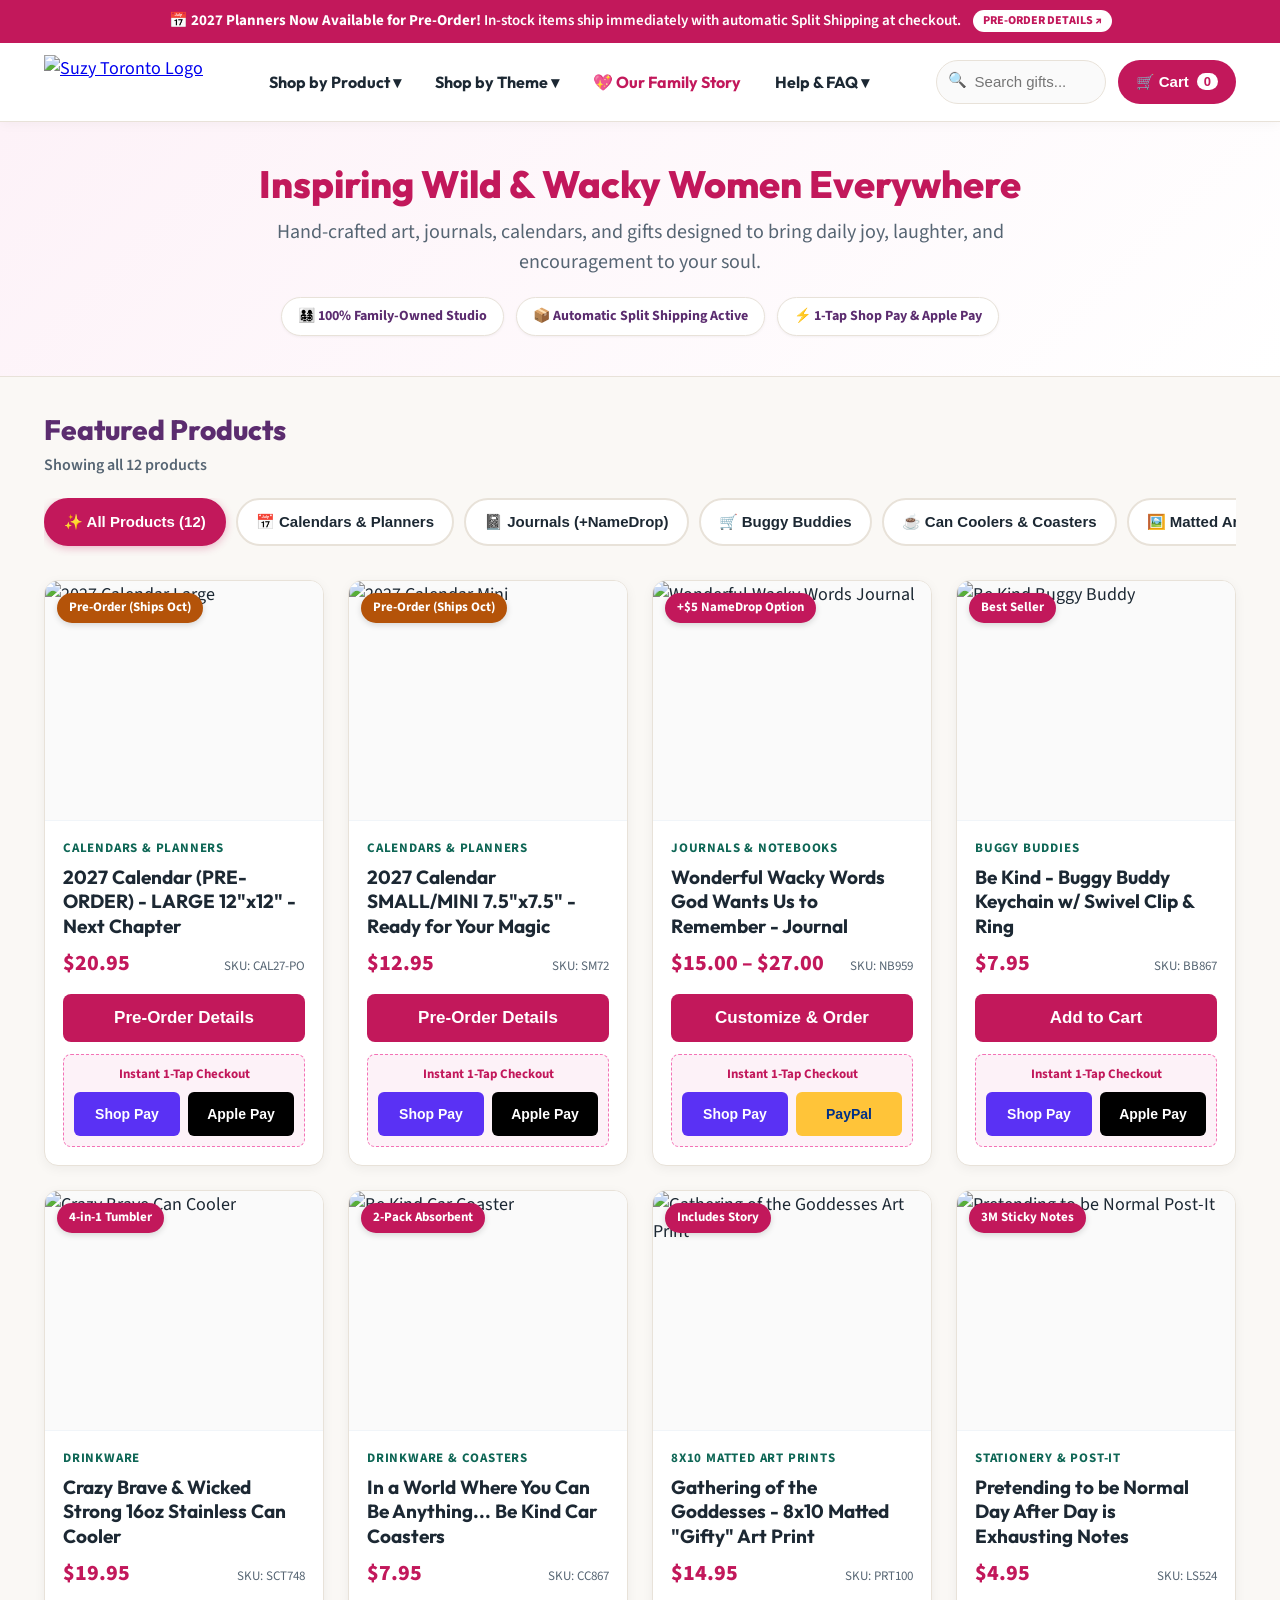
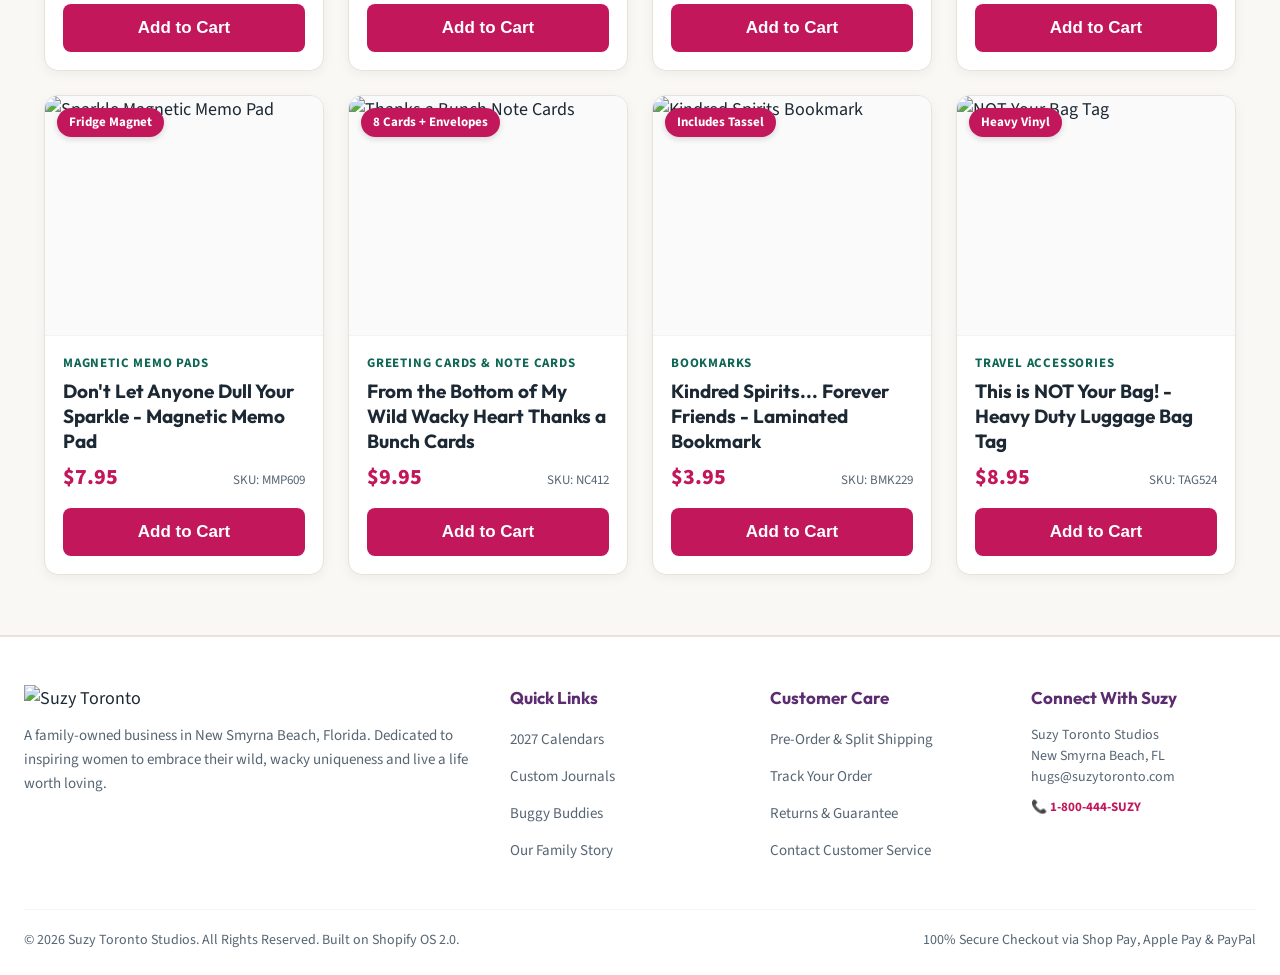
==== deploy/public/index.html @ 6e65f959 "Initial commit: Suzy Toronto Modernization preview & architecture" ====
<!DOCTYPE html>
<html lang="en">
<head>
  <meta charset="UTF-8">
  <meta name="viewport" content="width=device-width, initial-scale=1.0">
  <title>Suzy Toronto — Hand-Crafted Gifts, Calendars & Inspiration</title>
  <link rel="preconnect" href="https://fonts.googleapis.com">
  <link rel="preconnect" href="https://fonts.gstatic.com" crossorigin>
  <link href="https://fonts.googleapis.com/css2?family=Outfit:wght@500;600;700;800&family=Source+Sans+3:ital,wght@0,400;0,600;0,700;1,400&display=swap" rel="stylesheet">
  <style>
    :root {
      /* Authentic Suzy Toronto Brand Palette (WCAG AA/AAA Compliant) */
      --suzy-magenta: #C2185B;      /* Signature Brand Fuchsia / Magenta (5.4:1 contrast) */
      --suzy-magenta-dark: #8E0E40; /* Darker Magenta for hover/active */
      --suzy-purple: #5B2C6F;       /* Deep Royal Purple (9.4:1 contrast) */
      --suzy-purple-dark: #3E1B4D;
      --suzy-teal: #0E6655;         /* Warm Evergreen / Teal (7.1:1 contrast) */
      --suzy-amber: #B45309;        /* Warm Pre-Order Amber (5.2:1 contrast) */
      --suzy-text: #1C2833;         /* Deep Charcoal Text (14.8:1 contrast) */
      --suzy-text-muted: #566573;
      --suzy-cream: #FAF8F5;        /* Warm Ivory Card Background */
      --suzy-border: #E8E2D9;       /* Subtle Warm Border */
      --bg-white: #FFFFFF;
      --font-heading: 'Outfit', sans-serif;
      --font-body: 'Source Sans 3', sans-serif;
    }

    * {
      box-sizing: border-box;
      margin: 0;
      padding: 0;
    }

    body {
      font-family: var(--font-body);
      font-size: 18px;
      line-height: 1.5;
      color: var(--suzy-text);
      background-color: var(--suzy-cream);
      min-height: 100vh;
      overflow-x: hidden;
    }

    /* Top Announcement Bar in Authentic Suzy Magenta */
    .announcement-bar {
      background: var(--suzy-magenta);
      color: #ffffff;
      text-align: center;
      padding: 10px 16px;
      font-size: 15px;
      font-weight: 600;
      display: flex;
      align-items: center;
      justify-content: center;
      gap: 12px;
      position: sticky;
      top: 0;
      z-index: 1000;
    }

    .announcement-bar .badge {
      background: #ffffff;
      color: var(--suzy-magenta);
      padding: 2px 10px;
      border-radius: 12px;
      font-size: 12px;
      font-weight: 800;
      text-transform: uppercase;
      cursor: pointer;
      transition: transform 0.15s ease;
    }

    .announcement-bar .badge:hover {
      transform: scale(1.05);
    }

    /* Header Navigation with Authentic Hand-Scripted Logo */
    .site-header {
      background: #ffffff;
      border-bottom: 1px solid var(--suzy-border);
      position: sticky;
      top: 41px;
      z-index: 900;
      box-shadow: 0 2px 12px rgba(0,0,0,0.04);
    }

    .nav-container {
      max-width: 1240px;
      margin: 0 auto;
      padding: 12px 24px;
      display: flex;
      justify-content: space-between;
      align-items: center;
      gap: 20px;
    }

    .brand-logo-img {
      height: 54px;
      width: auto;
      display: block;
      cursor: pointer;
    }

    .nav-menu {
      display: flex;
      gap: 6px;
      list-style: none;
      align-items: center;
    }

    .nav-item {
      position: relative;
    }

    .nav-link {
      font-family: var(--font-heading);
      font-weight: 700;
      font-size: 16px;
      color: var(--suzy-text);
      text-decoration: none;
      padding: 10px 14px;
      min-height: 48px;
      display: inline-flex;
      align-items: center;
      gap: 4px;
      border-radius: 8px;
      transition: all 0.2s ease;
      cursor: pointer;
      user-select: none;
    }

    .nav-link:hover, .nav-link:focus, .nav-item.open .nav-link, .nav-link.active {
      background: #fdf2f8;
      color: var(--suzy-magenta);
    }

    .nav-link.highlight {
      color: var(--suzy-magenta);
    }

    /* Submenu Dropdown */
    .nav-dropdown {
      display: none;
      position: absolute;
      top: 100%;
      left: 0;
      background: #ffffff;
      min-width: 290px;
      box-shadow: 0 12px 30px rgba(0,0,0,0.12);
      border-radius: 12px;
      padding: 8px;
      list-style: none;
      border: 1px solid var(--suzy-border);
      z-index: 950;
      animation: fadeInMenu 0.15s ease-out;
    }

    @keyframes fadeInMenu {
      from { opacity: 0; transform: translateY(-6px); }
      to { opacity: 1; transform: translateY(0); }
    }

    .nav-item:hover .nav-dropdown,
    .nav-item.open .nav-dropdown {
      display: block;
    }

    .dropdown-link {
      display: flex;
      align-items: center;
      gap: 10px;
      padding: 10px 14px;
      font-size: 15px;
      font-weight: 600;
      color: var(--suzy-text);
      text-decoration: none;
      border-radius: 6px;
      min-height: 44px;
      transition: all 0.15s ease;
      cursor: pointer;
    }

    .dropdown-link:hover {
      background: #fdf2f8;
      color: var(--suzy-magenta);
      font-weight: 700;
      padding-left: 18px;
    }

    /* Search & Cart Actions */
    .nav-actions {
      display: flex;
      align-items: center;
      gap: 12px;
    }

    .nav-search-box {
      position: relative;
      display: flex;
      align-items: center;
    }

    .nav-search-input {
      height: 44px;
      padding: 0 14px 0 38px;
      border-radius: 22px;
      border: 1px solid var(--suzy-border);
      font-size: 15px;
      width: 170px;
      transition: width 0.25s ease, border-color 0.2s ease;
      background: #fafafa;
    }

    .nav-search-input:focus {
      width: 230px;
      border-color: var(--suzy-magenta);
      outline: none;
      background: #ffffff;
      box-shadow: 0 0 0 3px rgba(194, 24, 91, 0.15);
    }

    .nav-search-icon {
      position: absolute;
      left: 12px;
      color: var(--suzy-text-muted);
      font-size: 15px;
      pointer-events: none;
    }

    .nav-cart-btn {
      background: var(--suzy-magenta);
      color: #ffffff;
      border: none;
      height: 44px;
      padding: 0 18px;
      border-radius: 22px;
      font-size: 15px;
      font-weight: 700;
      cursor: pointer;
      display: flex;
      align-items: center;
      gap: 8px;
      transition: all 0.2s ease;
    }

    .nav-cart-btn:hover {
      background: var(--suzy-magenta-dark);
      transform: scale(1.03);
    }

    .cart-count-badge {
      background: #ffffff;
      color: var(--suzy-magenta);
      border-radius: 12px;
      padding: 1px 7px;
      font-size: 13px;
      font-weight: 800;
    }

    /* Page View Containers (Single Page Application Switcher) */
    .page-view {
      display: none;
      animation: fadeInPage 0.25s ease-out;
    }

    .page-view.active {
      display: block;
    }

    @keyframes fadeInPage {
      from { opacity: 0; transform: translateY(8px); }
      to { opacity: 1; transform: translateY(0); }
    }

    /* ===================================================
       PAGE 1: STORE / SHOP CATALOG VIEW
       =================================================== */
    .shop-hero {
      background: linear-gradient(135deg, #fdf2f8 0%, #fff 100%);
      border-bottom: 1px solid var(--suzy-border);
      padding: 40px 24px;
      text-align: center;
    }

    .shop-hero h1 {
      font-family: var(--font-heading);
      font-size: 38px;
      font-weight: 800;
      color: var(--suzy-magenta);
      margin-bottom: 10px;
      line-height: 1.2;
    }

    .shop-hero p {
      font-size: 20px;
      max-width: 760px;
      margin: 0 auto 20px auto;
      color: var(--suzy-text-muted);
    }

    .hero-badges {
      display: flex;
      justify-content: center;
      gap: 12px;
      flex-wrap: wrap;
    }

    .hero-badge {
      background: #ffffff;
      color: var(--suzy-purple);
      padding: 8px 16px;
      border-radius: 30px;
      font-size: 14px;
      font-weight: 700;
      border: 1px solid var(--suzy-border);
      box-shadow: 0 1px 3px rgba(0,0,0,0.05);
      cursor: pointer;
      transition: all 0.15s ease;
    }

    .hero-badge:hover {
      border-color: var(--suzy-magenta);
      color: var(--suzy-magenta);
      transform: translateY(-2px);
    }

    .content-container {
      max-width: 1240px;
      margin: 32px auto;
      padding: 0 24px;
    }

    .section-header {
      display: flex;
      justify-content: space-between;
      align-items: baseline;
      margin-bottom: 20px;
      flex-wrap: wrap;
      gap: 10px;
    }

    .section-title {
      font-family: var(--font-heading);
      font-size: 28px;
      font-weight: 800;
      color: var(--suzy-purple);
    }

    .results-counter {
      font-size: 16px;
      font-weight: 600;
      color: var(--suzy-text-muted);
    }

    /* Category Filter Chips */
    .category-filter {
      display: flex;
      gap: 10px;
      overflow-x: auto;
      padding-bottom: 10px;
      margin-bottom: 24px;
      scrollbar-width: thin;
    }

    .filter-chip {
      background: #ffffff;
      border: 2px solid var(--suzy-border);
      color: var(--suzy-text);
      padding: 8px 18px;
      border-radius: 30px;
      font-size: 15px;
      font-weight: 700;
      cursor: pointer;
      min-height: 48px;
      white-space: nowrap;
      transition: all 0.2s ease;
      display: inline-flex;
      align-items: center;
      gap: 6px;
    }

    .filter-chip:hover {
      border-color: var(--suzy-magenta);
      color: var(--suzy-magenta);
    }

    .filter-chip.active {
      background: var(--suzy-magenta);
      border-color: var(--suzy-magenta);
      color: #ffffff;
      box-shadow: 0 2px 8px rgba(194, 24, 91, 0.3);
    }

    /* Product Grid */
    .product-grid {
      display: grid;
      grid-template-columns: repeat(auto-fill, minmax(280px, 1fr));
      gap: 24px;
    }

    /* Product Card */
    .product-card {
      background: #ffffff;
      border-radius: 14px;
      overflow: hidden;
      box-shadow: 0 3px 12px rgba(0,0,0,0.05);
      border: 1px solid var(--suzy-border);
      transition: transform 0.2s ease, box-shadow 0.2s ease;
      display: flex;
      flex-direction: column;
      position: relative;
    }

    .product-card:hover {
      transform: translateY(-4px);
      box-shadow: 0 10px 24px rgba(194, 24, 91, 0.12);
      border-color: #f472b6;
    }

    .card-badge {
      position: absolute;
      top: 12px;
      left: 12px;
      background: var(--suzy-magenta);
      color: #fff;
      font-weight: 700;
      font-size: 13px;
      padding: 5px 12px;
      border-radius: 20px;
      z-index: 10;
      box-shadow: 0 2px 6px rgba(0,0,0,0.15);
    }

    .card-badge.preorder {
      background: var(--suzy-amber);
    }

    .card-img-wrapper {
      width: 100%;
      height: 240px;
      background: #fafafa;
      overflow: hidden;
      position: relative;
      border-bottom: 1px solid #f1f5f9;
      cursor: pointer;
    }

    .card-img-wrapper img {
      width: 100%;
      height: 100%;
      object-fit: cover;
      transition: transform 0.3s ease;
    }

    .product-card:hover .card-img-wrapper img {
      transform: scale(1.04);
    }

    .card-body {
      padding: 18px;
      display: flex;
      flex-direction: column;
      flex-grow: 1;
    }

    .card-category {
      font-size: 13px;
      text-transform: uppercase;
      letter-spacing: 0.8px;
      color: var(--suzy-teal);
      font-weight: 700;
      margin-bottom: 6px;
    }

    .card-title {
      font-family: var(--font-heading);
      font-size: 19px;
      font-weight: 700;
      color: var(--suzy-text);
      margin-bottom: 8px;
      line-height: 1.3;
      cursor: pointer;
    }

    .card-title:hover {
      color: var(--suzy-magenta);
    }

    .card-price-row {
      display: flex;
      align-items: baseline;
      gap: 8px;
      margin-bottom: 14px;
    }

    .card-price {
      font-size: 22px;
      font-weight: 800;
      color: var(--suzy-magenta);
    }

    .card-sku {
      font-size: 13px;
      color: var(--suzy-text-muted);
      margin-left: auto;
    }

    /* 48px Minimum Touch Target Button */
    .btn-primary {
      background: var(--suzy-magenta);
      color: #ffffff;
      border: none;
      padding: 14px 20px;
      min-height: 48px;
      border-radius: 8px;
      font-size: 17px;
      font-weight: 700;
      cursor: pointer;
      width: 100%;
      display: flex;
      align-items: center;
      justify-content: center;
      gap: 8px;
      margin-top: auto;
      transition: background 0.2s ease, transform 0.1s ease;
    }

    .btn-primary:hover, .btn-primary:focus {
      background: var(--suzy-magenta-dark);
      transform: scale(1.01);
    }

    /* Express Checkout Container */
    .express-checkout-box {
      margin-top: 12px;
      padding: 10px;
      background: #fdf2f8;
      border-radius: 8px;
      border: 1px dashed #f472b6;
      text-align: center;
    }

    .express-label {
      font-size: 13px;
      font-weight: 700;
      color: var(--suzy-magenta);
      margin-bottom: 8px;
      display: block;
    }

    .express-buttons {
      display: flex;
      gap: 8px;
    }

    .express-btn {
      flex: 1;
      min-height: 44px;
      border-radius: 6px;
      border: none;
      font-weight: 700;
      font-size: 14px;
      cursor: pointer;
      display: flex;
      align-items: center;
      justify-content: center;
      transition: opacity 0.15s ease;
    }

    .express-btn:hover {
      opacity: 0.9;
    }

    .btn-shoppay {
      background: #5A31F4;
      color: white;
    }

    .btn-applepay {
      background: #000000;
      color: white;
    }

    .btn-paypal {
      background: #FFC439;
      color: #003087;
    }

    /* ===================================================
       PAGE 2: FULL-PAGE FAMILY BUSINESS DEEP-DIVE
       =================================================== */
    .about-hero {
      background: linear-gradient(135deg, #fdf2f8 0%, #fff 100%);
      border-bottom: 1px solid var(--suzy-border);
      padding: 60px 24px 40px 24px;
      text-align: center;
    }

    .about-hero-tag {
      font-family: var(--font-heading);
      color: var(--suzy-magenta);
      font-weight: 800;
      font-size: 16px;
      text-transform: uppercase;
      letter-spacing: 1px;
      margin-bottom: 12px;
    }

    .about-hero h1 {
      font-family: var(--font-heading);
      font-size: 44px;
      font-weight: 800;
      color: var(--suzy-purple);
      margin-bottom: 16px;
      line-height: 1.2;
    }

    .about-hero p {
      font-size: 21px;
      max-width: 820px;
      margin: 0 auto;
      color: var(--suzy-text-muted);
      line-height: 1.6;
    }

    .about-content-wrap {
      max-width: 1100px;
      margin: 40px auto 60px auto;
      padding: 0 24px;
    }

    /* Philosophy Banner Box */
    .philosophy-card {
      background: #ffffff;
      border-radius: 16px;
      border: 2px solid #f472b6;
      padding: 36px;
      box-shadow: 0 8px 30px rgba(194, 24, 91, 0.08);
      margin-bottom: 48px;
      display: flex;
      gap: 32px;
      align-items: center;
    }

    @media (max-width: 768px) {
      .philosophy-card { flex-direction: column; text-align: center; }
    }

    .philosophy-img {
      width: 220px;
      height: 220px;
      border-radius: 50%;
      object-fit: cover;
      border: 4px solid var(--suzy-magenta);
      box-shadow: 0 4px 16px rgba(0,0,0,0.1);
      flex-shrink: 0;
    }

    .philosophy-text h2 {
      font-family: var(--font-heading);
      font-size: 28px;
      color: var(--suzy-magenta);
      margin-bottom: 12px;
    }

    .philosophy-text p {
      font-size: 18px;
      line-height: 1.6;
      margin-bottom: 14px;
    }

    .philosophy-quote {
      font-style: italic;
      font-weight: 600;
      color: var(--suzy-purple);
      background: #fdf2f8;
      padding: 12px 18px;
      border-radius: 8px;
      border-left: 4px solid var(--suzy-magenta);
      font-size: 17px;
    }

    /* Section Subheadings */
    .team-section-title {
      font-family: var(--font-heading);
      font-size: 32px;
      font-weight: 800;
      color: var(--suzy-purple);
      text-align: center;
      margin-bottom: 12px;
    }

    .team-section-subtitle {
      text-align: center;
      font-size: 19px;
      color: var(--suzy-text-muted);
      max-width: 700px;
      margin: 0 auto 36px auto;
    }

    /* Family Team Grid */
    .team-grid {
      display: grid;
      grid-template-columns: repeat(auto-fit, minmax(320px, 1fr));
      gap: 28px;
      margin-bottom: 50px;
    }

    .team-card {
      background: #ffffff;
      border-radius: 14px;
      border: 1px solid var(--suzy-border);
      padding: 26px;
      box-shadow: 0 4px 14px rgba(0,0,0,0.04);
      display: flex;
      flex-direction: column;
      transition: transform 0.2s ease, box-shadow 0.2s ease;
    }

    .team-card:hover {
      transform: translateY(-4px);
      box-shadow: 0 12px 28px rgba(91, 44, 111, 0.1);
      border-color: #f472b6;
    }

    .team-header {
      display: flex;
      gap: 16px;
      align-items: center;
      margin-bottom: 16px;
    }

    .team-avatar {
      width: 80px;
      height: 80px;
      border-radius: 50%;
      object-fit: cover;
      border: 3px solid var(--suzy-magenta);
      flex-shrink: 0;
    }

    .team-name {
      font-family: var(--font-heading);
      font-size: 21px;
      font-weight: 800;
      color: var(--suzy-purple);
      line-height: 1.2;
    }

    .team-role {
      font-size: 14px;
      font-weight: 700;
      color: var(--suzy-teal);
      text-transform: uppercase;
      letter-spacing: 0.5px;
      margin-top: 3px;
    }

    .team-bio {
      font-size: 16px;
      line-height: 1.6;
      color: var(--suzy-text);
      flex-grow: 1;
    }

    .team-tagline {
      margin-top: 14px;
      padding-top: 12px;
      border-top: 1px dashed var(--suzy-border);
      font-size: 14px;
      font-weight: 600;
      color: var(--suzy-magenta);
      display: flex;
      align-items: center;
      gap: 6px;
    }

    /* Studio & Filmstrip Banner */
    .studio-strip-section {
      background: #ffffff;
      border-radius: 16px;
      border: 1px solid var(--suzy-border);
      overflow: hidden;
      margin-bottom: 48px;
      box-shadow: 0 4px 16px rgba(0,0,0,0.04);
    }

    .studio-strip-img {
      width: 100%;
      height: 180px;
      object-fit: cover;
      display: block;
    }

    .studio-strip-body {
      padding: 30px;
    }

    .studio-strip-body h3 {
      font-family: var(--font-heading);
      font-size: 24px;
      color: var(--suzy-purple);
      margin-bottom: 12px;
    }

    .studio-strip-body p {
      font-size: 17px;
      line-height: 1.6;
      color: var(--suzy-text);
      margin-bottom: 14px;
    }

    /* CTA Return to Shop */
    .about-shop-cta {
      background: linear-gradient(135deg, var(--suzy-purple) 0%, var(--suzy-purple-dark) 100%);
      color: #ffffff;
      border-radius: 16px;
      padding: 40px;
      text-align: center;
      box-shadow: 0 12px 30px rgba(91, 44, 111, 0.25);
    }

    .about-shop-cta h2 {
      font-family: var(--font-heading);
      font-size: 32px;
      margin-bottom: 12px;
    }

    .about-shop-cta p {
      font-size: 19px;
      opacity: 0.95;
      max-width: 650px;
      margin: 0 auto 24px auto;
    }

    .btn-cta-gold {
      background: #ffffff;
      color: var(--suzy-magenta);
      font-weight: 800;
      font-size: 18px;
      padding: 16px 36px;
      border-radius: 30px;
      border: none;
      cursor: pointer;
      display: inline-flex;
      align-items: center;
      gap: 10px;
      box-shadow: 0 4px 12px rgba(0,0,0,0.15);
      transition: all 0.2s ease;
    }

    .btn-cta-gold:hover {
      background: #fdf2f8;
      transform: scale(1.04);
    }

    /* ===================================================
       FOOTER
       =================================================== */
    .site-footer {
      background: #ffffff;
      border-top: 2px solid var(--suzy-border);
      padding: 48px 24px 24px 24px;
      margin-top: 60px;
    }

    .footer-container {
      max-width: 1240px;
      margin: 0 auto;
      display: grid;
      grid-template-columns: 2fr 1fr 1fr 1fr;
      gap: 36px;
      padding-bottom: 36px;
      border-bottom: 1px solid #f1f5f9;
    }

    @media (max-width: 850px) {
      .footer-container { grid-template-columns: 1fr 1fr; }
    }

    @media (max-width: 550px) {
      .footer-container { grid-template-columns: 1fr; }
    }

    .footer-brand h4 {
      font-family: var(--font-heading);
      font-size: 22px;
      color: var(--suzy-magenta);
      margin-bottom: 12px;
    }

    .footer-col h5 {
      font-family: var(--font-heading);
      font-size: 17px;
      color: var(--suzy-purple);
      margin-bottom: 14px;
    }

    .footer-col ul {
      list-style: none;
    }

    .footer-col li {
      margin-bottom: 10px;
    }

    .footer-col a {
      color: var(--suzy-text-muted);
      text-decoration: none;
      font-size: 15px;
      transition: color 0.15s ease;
      cursor: pointer;
    }

    .footer-col a:hover {
      color: var(--suzy-magenta);
    }

    .footer-bottom {
      max-width: 1240px;
      margin: 20px auto 0 auto;
      display: flex;
      justify-content: space-between;
      align-items: center;
      font-size: 14px;
      color: var(--suzy-text-muted);
      flex-wrap: wrap;
      gap: 12px;
    }

    /* Modal / Drawer for Product Detail & Help Dialogs */
    .modal-overlay {
      display: none;
      position: fixed;
      top: 0;
      left: 0;
      width: 100%;
      height: 100%;
      background: rgba(15, 23, 42, 0.65);
      backdrop-filter: blur(4px);
      z-index: 2000;
      justify-content: center;
      align-items: center;
      padding: 20px;
    }

    .modal-overlay.active {
      display: flex;
      animation: modalFadeIn 0.2s ease-out;
    }

    @keyframes modalFadeIn {
      from { opacity: 0; }
      to { opacity: 1; }
    }

    .modal-content {
      background: #ffffff;
      width: 100%;
      max-width: 820px;
      max-height: 90vh;
      border-radius: 16px;
      overflow-y: auto;
      padding: 32px;
      position: relative;
      box-shadow: 0 25px 50px -12px rgba(0, 0, 0, 0.25);
      border: 1px solid var(--suzy-border);
    }

    .modal-close {
      position: absolute;
      top: 16px;
      right: 16px;
      background: #f1f5f9;
      border: none;
      width: 44px;
      height: 44px;
      border-radius: 50%;
      font-size: 24px;
      cursor: pointer;
      display: flex;
      align-items: center;
      justify-content: center;
      color: #475569;
      transition: background 0.15s ease;
    }

    .modal-close:hover {
      background: #e2e8f0;
      color: var(--suzy-magenta);
    }

    .modal-grid {
      display: grid;
      grid-template-columns: 1fr 1fr;
      gap: 28px;
    }

    @media (max-width: 680px) {
      .modal-grid { grid-template-columns: 1fr; }
    }

    .modal-img {
      width: 100%;
      border-radius: 12px;
      object-fit: cover;
      max-height: 400px;
      box-shadow: 0 4px 12px rgba(0,0,0,0.08);
    }

    /* Split Shipping Notice Badge */
    .split-shipping-notice {
      background: #fffbeb;
      border: 1px solid #f59e0b;
      color: #92400e;
      padding: 12px;
      border-radius: 8px;
      font-size: 14px;
      margin-top: 16px;
      display: flex;
      align-items: flex-start;
      gap: 10px;
    }

    /* Slide-Over Cart Drawer */
    .cart-drawer-overlay {
      display: none;
      position: fixed;
      top: 0;
      left: 0;
      width: 100%;
      height: 100%;
      background: rgba(15, 23, 42, 0.5);
      backdrop-filter: blur(2px);
      z-index: 3000;
    }

    .cart-drawer-overlay.active {
      display: block;
    }

    .cart-drawer {
      position: fixed;
      top: 0;
      right: -450px;
      width: 420px;
      max-width: 90vw;
      height: 100%;
      background: #ffffff;
      box-shadow: -5px 0 25px rgba(0,0,0,0.15);
      z-index: 3001;
      display: flex;
      flex-direction: column;
      transition: right 0.3s cubic-bezier(0.16, 1, 0.3, 1);
    }

    .cart-drawer.active {
      right: 0;
    }

    .cart-drawer-header {
      padding: 20px 24px;
      border-bottom: 1px solid var(--suzy-border);
      display: flex;
      justify-content: space-between;
      align-items: center;
      background: #fdf2f8;
    }

    .cart-drawer-title {
      font-family: var(--font-heading);
      font-size: 20px;
      font-weight: 700;
      color: var(--suzy-purple);
      display: flex;
      align-items: center;
      gap: 8px;
    }

    .cart-drawer-close {
      background: transparent;
      border: none;
      font-size: 24px;
      cursor: pointer;
      color: #64748b;
      padding: 6px;
    }

    .cart-drawer-body {
      flex: 1;
      overflow-y: auto;
      padding: 20px 24px;
    }

    .cart-empty-state {
      text-align: center;
      padding: 40px 10px;
      color: var(--suzy-text-muted);
    }

    .cart-item {
      display: flex;
      gap: 14px;
      padding-bottom: 16px;
      margin-bottom: 16px;
      border-bottom: 1px solid #f1f5f9;
      align-items: center;
    }

    .cart-item-img {
      width: 70px;
      height: 70px;
      border-radius: 8px;
      object-fit: cover;
      border: 1px solid var(--suzy-border);
    }

    .cart-item-details {
      flex: 1;
    }

    .cart-item-title {
      font-family: var(--font-heading);
      font-weight: 700;
      font-size: 15px;
      line-height: 1.3;
      margin-bottom: 4px;
    }

    .cart-item-price {
      font-weight: 800;
      color: var(--suzy-magenta);
      font-size: 16px;
    }

    .cart-item-qty-ctrl {
      display: flex;
      align-items: center;
      gap: 8px;
      margin-top: 6px;
    }

    .qty-btn {
      width: 28px;
      height: 28px;
      border-radius: 6px;
      border: 1px solid #cbd5e1;
      background: #fff;
      font-weight: bold;
      cursor: pointer;
      display: flex;
      align-items: center;
      justify-content: center;
    }

    .qty-btn:hover {
      background: #f1f5f9;
    }

    .cart-remove-btn {
      background: transparent;
      border: none;
      color: #ef4444;
      cursor: pointer;
      font-size: 14px;
      margin-left: auto;
      padding: 6px;
    }

    .cart-drawer-footer {
      padding: 20px 24px;
      border-top: 1px solid var(--suzy-border);
      background: #FAF8F5;
    }

    .cart-subtotal-row {
      display: flex;
      justify-content: space-between;
      font-size: 18px;
      font-weight: 700;
      margin-bottom: 12px;
    }

    .cart-split-alert {
      background: #fffbeb;
      border: 1px solid #fde68a;
      color: #92400e;
      padding: 8px 12px;
      border-radius: 6px;
      font-size: 13px;
      margin-bottom: 14px;
      display: flex;
      gap: 8px;
      align-items: center;
    }

    /* Floating Toast */
    .toast-container {
      position: fixed;
      bottom: 24px;
      right: 24px;
      z-index: 9999;
      pointer-events: none;
    }

    .toast {
      background: var(--suzy-purple);
      color: #fff;
      padding: 14px 22px;
      border-radius: 10px;
      font-family: var(--font-heading);
      font-weight: 700;
      font-size: 16px;
      box-shadow: 0 10px 25px rgba(0,0,0,0.25);
      margin-top: 10px;
      display: flex;
      align-items: center;
      gap: 10px;
      animation: slideInToast 0.3s ease-out, fadeOutToast 0.3s ease-in 2.7s forwards;
    }

    @keyframes slideInToast {
      from { transform: translateY(20px); opacity: 0; }
      to { transform: translateY(0); opacity: 1; }
    }

    @keyframes fadeOutToast {
      from { opacity: 1; }
      to { opacity: 0; }
    }
  </style>
</head>
<body>

  <!-- Top Announcement Bar in Authentic Suzy Magenta -->
  <aside class="announcement-bar">
    <span>📅 <strong>2027 Planners Now Available for Pre-Order!</strong> In-stock items ship immediately with automatic Split Shipping at checkout.</span>
    <span class="badge" onclick="openHelpModal('preorder')">Pre-Order Details ↗</span>
  </aside>

  <!-- Modern Header with Authentic Brand Logo & Navigation -->
  <header class="site-header">
    <div class="nav-container">
      <a href="javascript:void(0)" onclick="navigateTo('shop')" class="brand-logo-link" title="Suzy Toronto Home">
        <img src="https://suzytoronto.com/wp-content/uploads/2020/02/cropped-STS_LOGO-website-header2.jpg" alt="Suzy Toronto Logo" class="brand-logo-img">
      </a>
      
      <nav aria-label="Main Navigation">
        <ul class="nav-menu">
          
          <!-- 1. Shop by Product Dropdown -->
          <li class="nav-item">
            <a href="javascript:void(0)" class="nav-link">Shop by Product ▾</a>
            <ul class="nav-dropdown">
              <li><a href="javascript:void(0)" onclick="navigateTo('shop', 'calendars')" class="dropdown-link">📅 2027 Calendars & Planners</a></li>
              <li><a href="javascript:void(0)" onclick="navigateTo('shop', 'art-prints')" class="dropdown-link">🖼️ 8x10 Matted Art Prints</a></li>
              <li><a href="javascript:void(0)" onclick="navigateTo('shop', 'buggy-buddies')" class="dropdown-link">🛒 Buggy Buddies Keychains</a></li>
              <li><a href="javascript:void(0)" onclick="navigateTo('shop', 'drinkware')" class="dropdown-link">☕ Stainless Tumblers & Coasters</a></li>
              <li><a href="javascript:void(0)" onclick="navigateTo('shop', 'journals')" class="dropdown-link">📓 Notebooks & Journals (+NameDrop)</a></li>
              <li><a href="javascript:void(0)" onclick="navigateTo('shop', 'stationery')" class="dropdown-link">📝 Post-It Sticky Notes & Memo Pads</a></li>
              <li><a href="javascript:void(0)" onclick="navigateTo('shop', 'bookmarks')" class="dropdown-link">📑 Bookmarks & Bag Tags</a></li>
            </ul>
          </li>

          <!-- 2. Shop by Theme Dropdown -->
          <li class="nav-item">
            <a href="javascript:void(0)" class="nav-link">Shop by Theme ▾</a>
            <ul class="nav-dropdown">
              <li><a href="javascript:void(0)" onclick="navigateToTheme('wild-women')" class="dropdown-link">💃 Wild Women & Goddesses</a></li>
              <li><a href="javascript:void(0)" onclick="navigateToTheme('sisterhood')" class="dropdown-link">👭 Kindred Spirits & Sisterhood</a></li>
              <li><a href="javascript:void(0)" onclick="navigateToTheme('faith')" class="dropdown-link">✝️ Faith & Inspiration</a></li>
              <li><a href="javascript:void(0)" onclick="navigateToTheme('office-humor')" class="dropdown-link">🏢 Work & Daily Humor</a></li>
              <li><a href="javascript:void(0)" onclick="navigateToTheme('gifts-under-10')" class="dropdown-link">🎁 Stocking Stuffers Under $10</a></li>
            </ul>
          </li>

          <!-- 3. FULL-PAGE ABOUT & FAMILY STORY -->
          <li class="nav-item">
            <a href="javascript:void(0)" id="nav-about-link" onclick="navigateTo('about')" class="nav-link highlight">
              <span>💖 Our Family Story</span>
            </a>
          </li>

          <!-- 4. Help & Pre-Order FAQ Dropdown -->
          <li class="nav-item">
            <a href="javascript:void(0)" class="nav-link">Help & FAQ ▾</a>
            <ul class="nav-dropdown">
              <li><a href="javascript:void(0)" onclick="openHelpModal('preorder')" class="dropdown-link">🚚 2027 Calendar Pre-Order & Split Shipping</a></li>
              <li><a href="javascript:void(0)" onclick="openHelpModal('tracking')" class="dropdown-link">📦 Track My Order Status</a></li>
              <li><a href="javascript:void(0)" onclick="openHelpModal('returns')" class="dropdown-link">🔄 Easy Returns & Exchanges</a></li>
              <li><a href="javascript:void(0)" onclick="openHelpModal('contact')" class="dropdown-link">💬 Contact Customer Care</a></li>
            </ul>
          </li>

        </ul>
      </nav>

      <!-- Right Search & Cart Actions -->
      <div class="nav-actions">
        <div class="nav-search-box">
          <span class="nav-search-icon">🔍</span>
          <input type="text" id="site-search" class="nav-search-input" placeholder="Search gifts..." oninput="handleSearch(this.value)">
        </div>
        <button class="nav-cart-btn" onclick="openCart()">
          <span>🛒 Cart</span>
          <span id="cart-badge-count" class="cart-count-badge">0</span>
        </button>
      </div>

    </div>
  </header>

  <!-- ===================================================
       PAGE VIEW 1: SHOP / STOREFRONT
       =================================================== -->
  <section id="view-shop" class="page-view active">
    
    <!-- Hero Section -->
    <div class="shop-hero">
      <h1>Inspiring Wild & Wacky Women Everywhere</h1>
      <p>Hand-crafted art, journals, calendars, and gifts designed to bring daily joy, laughter, and encouragement to your soul.</p>
      <div class="hero-badges">
        <span class="hero-badge" onclick="navigateTo('about')">👨‍👩‍👧‍👦 100% Family-Owned Studio</span>
        <span class="hero-badge" onclick="openHelpModal('preorder')">📦 Automatic Split Shipping Active</span>
        <span class="hero-badge" onclick="openCart()">⚡ 1-Tap Shop Pay & Apple Pay</span>
      </div>
    </div>

    <!-- Main Product Showcase -->
    <main id="catalog" class="content-container">
      <div class="section-header">
        <div>
          <h2 class="section-title">Featured Products</h2>
          <span id="results-counter" class="results-counter">Showing all 12 products</span>
        </div>
      </div>

      <!-- Category Filter Chips -->
      <div class="category-filter">
        <button class="filter-chip active" data-cat="all" onclick="filterCategory('all', this)">✨ All Products (12)</button>
        <button class="filter-chip" data-cat="calendars" onclick="filterCategory('calendars', this)">📅 Calendars & Planners</button>
        <button class="filter-chip" data-cat="journals" onclick="filterCategory('journals', this)">📓 Journals (+NameDrop)</button>
        <button class="filter-chip" data-cat="buggy-buddies" onclick="filterCategory('buggy-buddies', this)">🛒 Buggy Buddies</button>
        <button class="filter-chip" data-cat="drinkware" onclick="filterCategory('drinkware', this)">☕ Can Coolers & Coasters</button>
        <button class="filter-chip" data-cat="art-prints" onclick="filterCategory('art-prints', this)">🖼️ Matted Art Prints</button>
        <button class="filter-chip" data-cat="stationery" onclick="filterCategory('stationery', this)">📝 Sticky Notes & Memos</button>
        <button class="filter-chip" data-cat="bookmarks" onclick="filterCategory('bookmarks', this)">📑 Bookmarks & Tags</button>
      </div>

      <!-- 12 Representative Products Grid -->
      <div id="product-grid" class="product-grid">

        <!-- Item 1: 2027 Calendar (Pre-order) -->
        <article class="product-card" data-id="cal27" data-category="calendars" data-theme="wild-women,office-humor">
          <span class="card-badge preorder">Pre-Order (Ships Oct)</span>
          <div class="card-img-wrapper" onclick="openProductModal('cal27')">
            <img src="https://suzytoronto.com/wp-content/uploads/2026/03/PO-LG27CAL_OPT.jpg" alt="2027 Calendar Large">
          </div>
          <div class="card-body">
            <div class="card-category">Calendars & Planners</div>
            <h3 class="card-title" onclick="openProductModal('cal27')">2027 Calendar (PRE-ORDER) - LARGE 12"x12" - Next Chapter</h3>
            <div class="card-price-row">
              <span class="card-price">$20.95</span>
              <span class="card-sku">SKU: CAL27-PO</span>
            </div>
            <button class="btn-primary" onclick="openProductModal('cal27')">
              <span>Pre-Order Details</span>
            </button>
            <div class="express-checkout-box">
              <span class="express-label">Instant 1-Tap Checkout</span>
              <div class="express-buttons">
                <button class="express-btn btn-shoppay" onclick="quickBuy('cal27')">Shop Pay</button>
                <button class="express-btn btn-applepay" onclick="quickBuy('cal27')">Apple Pay</button>
              </div>
            </div>
          </div>
        </article>

        <!-- Item 2: 2027 Calendar Mini -->
        <article class="product-card" data-id="cal27sm" data-category="calendars" data-theme="faith,sisterhood">
          <span class="card-badge preorder">Pre-Order (Ships Oct)</span>
          <div class="card-img-wrapper" onclick="openProductModal('cal27sm')">
            <img src="https://suzytoronto.com/wp-content/uploads/2026/04/LG27_OPT2.jpg" alt="2027 Calendar Mini">
          </div>
          <div class="card-body">
            <div class="card-category">Calendars & Planners</div>
            <h3 class="card-title" onclick="openProductModal('cal27sm')">2027 Calendar SMALL/MINI 7.5"x7.5" - Ready for Your Magic</h3>
            <div class="card-price-row">
              <span class="card-price">$12.95</span>
              <span class="card-sku">SKU: SM72</span>
            </div>
            <button class="btn-primary" onclick="openProductModal('cal27sm')">
              <span>Pre-Order Details</span>
            </button>
            <div class="express-checkout-box">
              <span class="express-label">Instant 1-Tap Checkout</span>
              <div class="express-buttons">
                <button class="express-btn btn-shoppay" onclick="quickBuy('cal27sm')">Shop Pay</button>
                <button class="express-btn btn-applepay" onclick="quickBuy('cal27sm')">Apple Pay</button>
              </div>
            </div>
          </div>
        </article>

        <!-- Item 3: Customizable Notebook w/ NameDrop -->
        <article class="product-card" data-id="nb959" data-category="journals" data-theme="faith,sisterhood">
          <span class="card-badge">+$5 NameDrop Option</span>
          <div class="card-img-wrapper" onclick="openProductModal('nb959')">
            <img src="https://suzytoronto.com/wp-content/uploads/2019/10/HC959_OPT.jpg" alt="Wonderful Wacky Words Journal">
          </div>
          <div class="card-body">
            <div class="card-category">Journals & Notebooks</div>
            <h3 class="card-title" onclick="openProductModal('nb959')">Wonderful Wacky Words God Wants Us to Remember - Journal</h3>
            <div class="card-price-row">
              <span class="card-price">$15.00 – $27.00</span>
              <span class="card-sku">SKU: NB959</span>
            </div>
            <button class="btn-primary" onclick="openProductModal('nb959')">
              <span>Customize & Order</span>
            </button>
            <div class="express-checkout-box">
              <span class="express-label">Instant 1-Tap Checkout</span>
              <div class="express-buttons">
                <button class="express-btn btn-shoppay" onclick="quickBuy('nb959')">Shop Pay</button>
                <button class="express-btn btn-paypal" onclick="quickBuy('nb959')">PayPal</button>
              </div>
            </div>
          </div>
        </article>

        <!-- Item 4: Buggy Buddy -->
        <article class="product-card" data-id="bb867" data-category="buggy-buddies" data-theme="faith,gifts-under-10,sisterhood">
          <span class="card-badge">Best Seller</span>
          <div class="card-img-wrapper" onclick="openProductModal('bb867')">
            <img src="https://suzytoronto.com/wp-content/uploads/2019/09/C867_Be-Kind_OPT.jpg" alt="Be Kind Buggy Buddy">
          </div>
          <div class="card-body">
            <div class="card-category">Buggy Buddies</div>
            <h3 class="card-title" onclick="openProductModal('bb867')">Be Kind - Buggy Buddy Keychain w/ Swivel Clip & Ring</h3>
            <div class="card-price-row">
              <span class="card-price">$7.95</span>
              <span class="card-sku">SKU: BB867</span>
            </div>
            <button class="btn-primary" onclick="addToCartDirect('bb867')">
              <span>Add to Cart</span>
            </button>
            <div class="express-checkout-box">
              <span class="express-label">Instant 1-Tap Checkout</span>
              <div class="express-buttons">
                <button class="express-btn btn-shoppay" onclick="quickBuy('bb867')">Shop Pay</button>
                <button class="express-btn btn-applepay" onclick="quickBuy('bb867')">Apple Pay</button>
              </div>
            </div>
          </div>
        </article>

        <!-- Item 5: Stainless Steel Can Cooler -->
        <article class="product-card" data-id="sct748" data-category="drinkware" data-theme="wild-women,office-humor">
          <span class="card-badge">4-in-1 Tumbler</span>
          <div class="card-img-wrapper" onclick="openProductModal('sct748')">
            <img src="https://suzytoronto.com/wp-content/uploads/2025/09/PLN2026_OPT.jpg" alt="Crazy Brave Can Cooler">
          </div>
          <div class="card-body">
            <div class="card-category">Drinkware</div>
            <h3 class="card-title" onclick="openProductModal('sct748')">Crazy Brave & Wicked Strong 16oz Stainless Can Cooler</h3>
            <div class="card-price-row">
              <span class="card-price">$19.95</span>
              <span class="card-sku">SKU: SCT748</span>
            </div>
            <button class="btn-primary" onclick="addToCartDirect('sct748')">
              <span>Add to Cart</span>
            </button>
          </div>
        </article>

        <!-- Item 6: Car Cup Coaster -->
        <article class="product-card" data-id="cc867" data-category="drinkware" data-theme="faith,gifts-under-10">
          <span class="card-badge">2-Pack Absorbent</span>
          <div class="card-img-wrapper" onclick="openProductModal('cc867')">
            <img src="https://suzytoronto.com/wp-content/uploads/2019/09/C867_Be-Kind_OPT.jpg" alt="Be Kind Car Coaster">
          </div>
          <div class="card-body">
            <div class="card-category">Drinkware & Coasters</div>
            <h3 class="card-title" onclick="openProductModal('cc867')">In a World Where You Can Be Anything... Be Kind Car Coasters</h3>
            <div class="card-price-row">
              <span class="card-price">$7.95</span>
              <span class="card-sku">SKU: CC867</span>
            </div>
            <button class="btn-primary" onclick="addToCartDirect('cc867')">
              <span>Add to Cart</span>
            </button>
          </div>
        </article>

        <!-- Item 7: Matted Art Print -->
        <article class="product-card" data-id="prt100" data-category="art-prints" data-theme="wild-women,sisterhood">
          <span class="card-badge">Includes Story</span>
          <div class="card-img-wrapper" onclick="openProductModal('prt100')">
            <img src="https://suzytoronto.com/wp-content/uploads/2019/09/C914_Gathering-of-the-Goddesses_OPT-2.jpg" alt="Gathering of the Goddesses Art Print">
          </div>
          <div class="card-body">
            <div class="card-category">8x10 Matted Art Prints</div>
            <h3 class="card-title" onclick="openProductModal('prt100')">Gathering of the Goddesses - 8x10 Matted "Gifty" Art Print</h3>
            <div class="card-price-row">
              <span class="card-price">$14.95</span>
              <span class="card-sku">SKU: PRT100</span>
            </div>
            <button class="btn-primary" onclick="addToCartDirect('prt100')">
              <span>Add to Cart</span>
            </button>
          </div>
        </article>

        <!-- Item 8: Post-It Notes -->
        <article class="product-card" data-id="ls524" data-category="stationery" data-theme="office-humor,gifts-under-10,wild-women">
          <span class="card-badge">3M Sticky Notes</span>
          <div class="card-img-wrapper" onclick="openProductModal('ls524')">
            <img src="https://suzytoronto.com/wp-content/uploads/2023/04/BMK524_OPT3.png" alt="Pretending to be Normal Post-It">
          </div>
          <div class="card-body">
            <div class="card-category">Stationery & Post-It</div>
            <h3 class="card-title" onclick="openProductModal('ls524')">Pretending to be Normal Day After Day is Exhausting Notes</h3>
            <div class="card-price-row">
              <span class="card-price">$4.95</span>
              <span class="card-sku">SKU: LS524</span>
            </div>
            <button class="btn-primary" onclick="addToCartDirect('ls524')">
              <span>Add to Cart</span>
            </button>
          </div>
        </article>

        <!-- Item 9: Magnetic Memo Pad (Expanded MMP) -->
        <article class="product-card" data-id="mmp609" data-category="stationery" data-theme="office-humor,gifts-under-10,wild-women">
          <span class="card-badge">Fridge Magnet</span>
          <div class="card-img-wrapper" onclick="openProductModal('mmp609')">
            <img src="https://suzytoronto.com/wp-content/uploads/2022/10/MMP891_OPT3.png" alt="Sparkle Magnetic Memo Pad">
          </div>
          <div class="card-body">
            <div class="card-category">Magnetic Memo Pads</div>
            <h3 class="card-title" onclick="openProductModal('mmp609')">Don't Let Anyone Dull Your Sparkle - Magnetic Memo Pad</h3>
            <div class="card-price-row">
              <span class="card-price">$7.95</span>
              <span class="card-sku">SKU: MMP609</span>
            </div>
            <button class="btn-primary" onclick="addToCartDirect('mmp609')">
              <span>Add to Cart</span>
            </button>
          </div>
        </article>

        <!-- Item 10: Note Cards 8-Pack -->
        <article class="product-card" data-id="nc412" data-category="stationery" data-theme="sisterhood,gifts-under-10">
          <span class="card-badge">8 Cards + Envelopes</span>
          <div class="card-img-wrapper" onclick="openProductModal('nc412')">
            <img src="https://suzytoronto.com/wp-content/uploads/2019/10/NC412_OPT.jpg" alt="Thanks a Bunch Note Cards">
          </div>
          <div class="card-body">
            <div class="card-category">Greeting Cards & Note Cards</div>
            <h3 class="card-title" onclick="openProductModal('nc412')">From the Bottom of My Wild Wacky Heart Thanks a Bunch Cards</h3>
            <div class="card-price-row">
              <span class="card-price">$9.95</span>
              <span class="card-sku">SKU: NC412</span>
            </div>
            <button class="btn-primary" onclick="addToCartDirect('nc412')">
              <span>Add to Cart</span>
            </button>
          </div>
        </article>

        <!-- Item 11: Bookmark (Expanded BMK) -->
        <article class="product-card" data-id="bmk229" data-category="bookmarks" data-theme="sisterhood,gifts-under-10">
          <span class="card-badge">Includes Tassel</span>
          <div class="card-img-wrapper" onclick="openProductModal('bmk229')">
            <img src="https://suzytoronto.com/wp-content/uploads/2023/04/BMK229_OPT3.png" alt="Kindred Spirits Bookmark">
          </div>
          <div class="card-body">
            <div class="card-category">Bookmarks</div>
            <h3 class="card-title" onclick="openProductModal('bmk229')">Kindred Spirits... Forever Friends - Laminated Bookmark</h3>
            <div class="card-price-row">
              <span class="card-price">$3.95</span>
              <span class="card-sku">SKU: BMK229</span>
            </div>
            <button class="btn-primary" onclick="addToCartDirect('bmk229')">
              <span>Add to Cart</span>
            </button>
          </div>
        </article>

        <!-- Item 12: Luggage Tag (Expanded TAG) -->
        <article class="product-card" data-id="tag524" data-category="bookmarks" data-theme="office-humor,gifts-under-10,wild-women">
          <span class="card-badge">Heavy Vinyl</span>
          <div class="card-img-wrapper" onclick="openProductModal('tag524')">
            <img src="https://suzytoronto.com/wp-content/uploads/2019/09/TAG533_OPT.jpg" alt="NOT Your Bag Tag">
          </div>
          <div class="card-body">
            <div class="card-category">Travel Accessories</div>
            <h3 class="card-title" onclick="openProductModal('tag524')">This is NOT Your Bag! - Heavy Duty Luggage Bag Tag</h3>
            <div class="card-price-row">
              <span class="card-price">$8.95</span>
              <span class="card-sku">SKU: TAG524</span>
            </div>
            <button class="btn-primary" onclick="addToCartDirect('tag524')">
              <span>Add to Cart</span>
            </button>
          </div>
        </article>

      </div>
    </main>

  </section>

  <!-- ===================================================
       PAGE VIEW 2: FULL-PAGE OUR FAMILY STORY DEEP-DIVE
       =================================================== -->
  <section id="view-about" class="page-view">
    
    <!-- About Hero -->
    <div class="about-hero">
      <div class="about-hero-tag">💖 Independent • Family-Owned • Hand-Crafted</div>
      <h1>Our Wild, Wacky, Wonderful Family Story</h1>
      <p>Meet the real people, kindred spirits, and family teamwork behind every uplifting story, illustration, and hug sent from our studio in New Smyrna Beach, Florida.</p>
    </div>

    <div class="about-content-wrap">
      
      <!-- Philosophy Card with Suzy's Photo -->
      <div class="philosophy-card">
        <img src="https://suzytoronto.com/wp-content/uploads/2020/02/Suzy-HS_blue-dress.jpg" alt="Suzy Toronto" class="philosophy-img">
        <div class="philosophy-text">
          <h2>"Life Doesn't Need to Be Perfect to Be Wonderful"</h2>
          <p>
            I love my life. It's a wild, wacky, wonderful roller coaster full of fun, laughter, and sharp turns. I'm 67 years young, dance the Hula twice a week, eat way too much dark chocolate, ride my little red scooter around our funky beach town of New Smyrna Beach, and create art right across from the ocean.
          </p>
          <div class="philosophy-quote">
            "Life is all about how you handle Plan B. Real living begins where your comfort zone ends, and pretending to be a normal person day after day is exhausting!"
          </div>
        </div>
      </div>

      <!-- Studio Filmstrip Banner -->
      <div class="studio-strip-section">
        <img src="https://suzytoronto.com/wp-content/uploads/2020/02/Filmstrip_About-Me-pg.jpg" alt="Suzy Toronto Studio Filmstrip" class="studio-strip-img">
        <div class="studio-strip-body">
          <h3>The Florida Ocean Studio</h3>
          <p>
            Every character, poem, and piece of whimsical lettering is born in our Florida studio. We are not a nameless corporation — every order is lovingly handled, packaged with care, and shipped out by our close-knit family team.
          </p>
        </div>
      </div>

      <!-- Meet the People Section -->
      <h2 class="team-section-title">The People Who Make the Magic Happen</h2>
      <p class="team-section-subtitle">It truly takes a family to run this hurricane-in-a-teacup business!</p>

      <div class="team-grid">
        
        <!-- Member 1: Big Al -->
        <article class="team-card">
          <div class="team-header">
            <img src="https://suzytoronto.com/wp-content/uploads/2019/04/artimg3.jpg" alt="Big Al Toronto" class="team-avatar">
            <div>
              <h3 class="team-name">"Big Al" Toronto</h3>
              <div class="team-role">Husband of 39+ Years • Operations & Finance</div>
            </div>
          </div>
          <p class="team-bio">
            Al is Suzy's rock and self-described "Beast of Burden" at craft festivals and art shows. While Suzy brings the wild creative tornado, Al provides the essential left-brain legal, logistical, and financial backbone that keeps the studio thriving. Without him, Suzy Toronto Studios simply wouldn't exist!
          </p>
          <div class="team-tagline">
            <span>🛡️</span> The practical rock behind the wacky dreams
          </div>
        </article>

        <!-- Member 2: Chase -->
        <article class="team-card">
          <div class="team-header">
            <img src="https://suzytoronto.com/wp-content/uploads/2019/04/Chase_adult_with_Dog-300x246.jpg" alt="Chase Toronto" class="team-avatar">
            <div>
              <h3 class="team-name">Chase Toronto</h3>
              <div class="team-role">Son • IT, Systems & Brand Originator</div>
            </div>
          </div>
          <p class="team-bio">
            The youngest of five children, Chase is the wacky kid who started it all! As an innocent child, his question — <em>"Mommy, who is she that grew me in her tummy?"</em> — inspired the entire Wonderful Wacky Women line. Today, he's a computer genius and pilot who oversees business systems and tech.
          </p>
          <div class="team-tagline">
            <span>✈️</span> The spark that ignited "Wonderful Wacky Women"
          </div>
        </article>

        <!-- Member 3: Robert "Rob" Thimm -->
        <article class="team-card">
          <div class="team-header">
            <img src="https://suzytoronto.com/wp-content/uploads/2025/01/SuzyandROB_OPT-150x150.jpg" alt="Rob Thimm with Suzy" class="team-avatar">
            <div>
              <h3 class="team-name">Robert "Rob" Thimm</h3>
              <div class="team-role">Art Director for 20+ Years</div>
            </div>
          </div>
          <p class="team-bio">
            Rob is literally the sticky, glittery glue stick holding the studio together. Serving as Art Director for over two decades, he translates Suzy's hurricane of creative sketches into finished cards, calendars, and books. He is family in every sense of the word.
          </p>
          <div class="team-tagline">
            <span>🎨</span> The calm anchor of the creative studio
          </div>
        </article>

        <!-- Member 4: Launi -->
        <article class="team-card">
          <div class="team-header">
            <img src="https://suzytoronto.com/wp-content/uploads/2019/04/launi.jpg" alt="Launi" class="team-avatar">
            <div>
              <h3 class="team-name">Launi</h3>
              <div class="team-role">Best Friend & Kindred Spirit</div>
            </div>
          </div>
          <p class="team-bio">
            Suzy's lifelong bestie who inspired famous pieces like <em>Kindred Spirits</em> and <em>Gathering of the Goddesses</em>. Together, Suzy and Launi have weathered life's greatest storms, proving that sisterhood and unconditional friendship are life's greatest blessings.
          </p>
          <div class="team-tagline">
            <span>👭</span> The inspiration for sacred sisterhood
          </div>
        </article>

        <!-- Member 5: The Extended Family -->
        <article class="team-card">
          <div class="team-header">
            <img src="https://suzytoronto.com/wp-content/uploads/2019/01/712-300x225.jpg" alt="Suzy Toronto Family Studio" class="team-avatar">
            <div>
              <h3 class="team-name">The Next Generation</h3>
              <div class="team-role">5 Children • 16 Grandkids • 1 Great-Grand</div>
            </div>
          </div>
          <p class="team-bio">
            From assembling order boxes to testing product ideas, Suzy's sprawling family remains actively involved. Every purchase directly supports this multigenerational American family business and keeps the tradition of heartfelt, uplifting art alive.
          </p>
          <div class="team-tagline">
            <span>🌱</span> Multigenerational love in every package
          </div>
        </article>

        <!-- Member 6: Suzy's Hug Guarantee -->
        <article class="team-card" style="border-color: #10b981; background: #ecfdf5;">
          <div class="team-header">
            <div style="width:80px; height:80px; border-radius:50%; background:#10b981; display:flex; align-items:center; justify-content:center; font-size:40px; color:#fff;">🤗</div>
            <div>
              <h3 class="team-name" style="color: #065f46;">Suzy's Hug Guarantee</h3>
              <div class="team-role" style="color: #047857;">Our Personal Promise to You</div>
            </div>
          </div>
          <p class="team-bio" style="color: #064e3b;">
            When you purchase from us, you become part of our extended family. If your order doesn't feel like a giant, heartwarming hug, return it within 30 days for an unconditional refund or exchange. No hassle, ever.
          </p>
          <div class="team-tagline" style="color: #047857; border-top-color: #a7f3d0;">
            <span>✅</span> 100% Satisfaction or your money back
          </div>
        </article>

      </div>

      <!-- Shop CTA Banner -->
      <div class="about-shop-cta">
        <h2>Ready to Explore Suzy's Artwork?</h2>
        <p>Browse our official 2027 wall calendars, customizable journals, matted prints, and gifts under $10.</p>
        <button class="btn-cta-gold" onclick="navigateTo('shop')">
          <span>🛍️ Shop Hand-Crafted Collections</span>
          <span style="font-size: 20px;">➔</span>
        </button>
      </div>

    </div>

  </section>

  <!-- ===================================================
       FOOTER
       =================================================== -->
  <footer class="site-footer">
    <div class="footer-container">
      <div class="footer-brand">
        <img src="https://suzytoronto.com/wp-content/uploads/2020/02/cropped-STS_LOGO-website-header2.jpg" alt="Suzy Toronto" style="height: 48px; margin-bottom: 12px;">
        <p style="font-size: 15px; line-height: 1.6; color: var(--suzy-text-muted);">
          A family-owned business in New Smyrna Beach, Florida. Dedicated to inspiring women to embrace their wild, wacky uniqueness and live a life worth loving.
        </p>
      </div>
      <div class="footer-col">
        <h5>Quick Links</h5>
        <ul>
          <li><a onclick="navigateTo('shop', 'calendars')">2027 Calendars</a></li>
          <li><a onclick="navigateTo('shop', 'journals')">Custom Journals</a></li>
          <li><a onclick="navigateTo('shop', 'buggy-buddies')">Buggy Buddies</a></li>
          <li><a onclick="navigateTo('about')">Our Family Story</a></li>
        </ul>
      </div>
      <div class="footer-col">
        <h5>Customer Care</h5>
        <ul>
          <li><a onclick="openHelpModal('preorder')">Pre-Order & Split Shipping</a></li>
          <li><a onclick="openHelpModal('tracking')">Track Your Order</a></li>
          <li><a onclick="openHelpModal('returns')">Returns & Guarantee</a></li>
          <li><a onclick="openHelpModal('contact')">Contact Customer Service</a></li>
        </ul>
      </div>
      <div class="footer-col">
        <h5>Connect With Suzy</h5>
        <p style="font-size: 14px; color: var(--suzy-text-muted); margin-bottom: 10px;">
          Suzy Toronto Studios<br>
          New Smyrna Beach, FL<br>
          hugs@suzytoronto.com
        </p>
        <p style="font-size: 13px; color: var(--suzy-magenta); font-weight: 700;">
          📞 1-800-444-SUZY
        </p>
      </div>
    </div>
    <div class="footer-bottom">
      <span>© 2026 Suzy Toronto Studios. All Rights Reserved. Built on Shopify OS 2.0.</span>
      <span>100% Secure Checkout via Shop Pay, Apple Pay & PayPal</span>
    </div>
  </footer>

  <!-- ===================================================
       MODALS & SLIDE-OVER DRAWERS
       =================================================== -->
  
  <!-- Interactive Product Detail Modal -->
  <div id="product-modal" class="modal-overlay">
    <div class="modal-content">
      <button class="modal-close" onclick="closeModal('product-modal')">&times;</button>
      <div id="modal-body-content" class="modal-grid"></div>
    </div>
  </div>

  <!-- Interactive Help & FAQ Modal -->
  <div id="help-modal" class="modal-overlay">
    <div class="modal-content" style="max-width: 720px;">
      <button class="modal-close" onclick="closeModal('help-modal')">&times;</button>
      <div id="help-modal-body"></div>
    </div>
  </div>

  <!-- Interactive Slide-Over Cart Drawer -->
  <div id="cart-drawer-overlay" class="cart-drawer-overlay" onclick="closeCart()"></div>
  <aside id="cart-drawer" class="cart-drawer">
    <div class="cart-drawer-header">
      <div class="cart-drawer-title">
        <span>🛒 Your Shopping Cart</span>
      </div>
      <button class="cart-drawer-close" onclick="closeCart()">&times;</button>
    </div>
    
    <div id="cart-drawer-items" class="cart-drawer-body">
      <!-- Items dynamically injected -->
    </div>

    <div class="cart-drawer-footer">
      <div id="cart-split-notice-box" style="display: none;" class="cart-split-alert">
        <span>🚚</span>
        <div><strong>Split Shipping Active:</strong> Pre-order 2027 calendars ship separately in Oct. In-stock items ship immediately!</div>
      </div>
      <div class="cart-subtotal-row">
        <span>Subtotal:</span>
        <span id="cart-subtotal-val" style="color: var(--suzy-magenta);">$0.00</span>
      </div>
      <button class="btn-primary" onclick="checkoutDemo()" style="margin-bottom: 10px;">
        <span>Proceed to Checkout</span>
      </button>
      <div class="express-buttons">
        <button class="express-btn btn-shoppay" onclick="checkoutDemo('Shop Pay')">Shop Pay</button>
        <button class="express-btn btn-applepay" onclick="checkoutDemo('Apple Pay')">Apple Pay</button>
        <button class="express-btn btn-paypal" onclick="checkoutDemo('PayPal')">PayPal</button>
      </div>
    </div>
  </aside>

  <!-- Floating Toast Notifications -->
  <div id="toast-container" class="toast-container"></div>

  <script>
    // Product Database
    const PRODUCTS = {
      'cal27': {
        id: 'cal27',
        title: '2027 Calendar (PRE-ORDER) - LARGE 12"x12" - Next Chapter of My Life',
        sku: 'CAL27-PO',
        price: 20.95,
        category: 'calendars',
        theme: ['wild-women', 'office-humor'],
        img: 'https://suzytoronto.com/wp-content/uploads/2026/03/PO-LG27CAL_OPT.jpg',
        isPreorder: true,
        desc: 'Celebrate another year of wild, wacky, and wonderful inspiration! Opens to 12" x 24" with spacious grids, reinforced metal wire binding, and full-color story art.'
      },
      'cal27sm': {
        id: 'cal27sm',
        title: '2027 Calendar SMALL/MINI 7.5"x7.5" - "The World is Ready for Your Magic"',
        sku: 'SM72',
        price: 12.95,
        category: 'calendars',
        theme: ['faith', 'sisterhood'],
        img: 'https://suzytoronto.com/wp-content/uploads/2026/04/LG27_OPT2.jpg',
        isPreorder: true,
        desc: 'Compact 7.5" x 7.5" mini wall calendar ideal for offices, cubicles, kitchens, or small spaces. 12 months of vibrant illustrations and affirmations.'
      },
      'nb959': {
        id: 'nb959',
        title: 'Wonderful Wacky Words God Wants Us to Remember - Notebook / Journal',
        sku: 'NB959',
        price: 15.00,
        category: 'journals',
        theme: ['faith', 'sisterhood'],
        img: 'https://suzytoronto.com/wp-content/uploads/2019/10/HC959_OPT.jpg',
        isCustomizable: true,
        desc: 'Capture your thoughts, prayers, creative ideas, and spiritual insights in this beautifully bound Suzy Toronto spiral notebook with custom NameDrop options.'
      },
      'bb867': {
        id: 'bb867',
        title: 'Be Kind - Buggy Buddy Keychain w/ Swivel Clip & Ring',
        sku: 'BB867',
        price: 7.95,
        category: 'buggy-buddies',
        theme: ['faith', 'gifts-under-10', 'sisterhood'],
        img: 'https://suzytoronto.com/wp-content/uploads/2019/09/C867_Be-Kind_OPT.jpg',
        desc: 'Never lose your shopping cart coin or keys again! Attaches securely to your purse, belt loop, or tote bag with heavy-duty metal hardware.'
      },
      'sct748': {
        id: 'sct748',
        title: 'Crazy Brave & Wicked Strong 16oz Stainless Can Cooler & Tumbler',
        sku: 'SCT748',
        price: 19.95,
        category: 'drinkware',
        theme: ['wild-women', 'office-humor'],
        img: 'https://suzytoronto.com/wp-content/uploads/2025/09/PLN2026_OPT.jpg',
        desc: '4-in-1 double-wall vacuum insulated stainless steel cooler that fits standard 12oz cans, slim cans, beer bottles, or functions as a 16oz tumbler.'
      },
      'cc867': {
        id: 'cc867',
        title: 'In a World Where You Can Be Anything... Be Kind Car Coasters (2 Pack)',
        sku: 'CC867',
        price: 7.95,
        category: 'drinkware',
        theme: ['faith', 'gifts-under-10'],
        img: 'https://suzytoronto.com/wp-content/uploads/2019/09/C867_Be-Kind_OPT.jpg',
        desc: 'Set of 2 absorbent stone ceramic car cup holder coasters with finger notch for easy cleaning. Absorbs condensation while keeping your vehicle cheerful.'
      },
      'prt100': {
        id: 'prt100',
        title: 'Gathering of the Goddesses - 8x10 Matted "Gifty" Art Print',
        sku: 'PRT100',
        price: 14.95,
        category: 'art-prints',
        theme: ['wild-women', 'sisterhood'],
        img: 'https://suzytoronto.com/wp-content/uploads/2019/09/C914_Gathering-of-the-Goddesses_OPT-2.jpg',
        desc: 'Suzy Toronto’s famous illustration celebrating the sacred bond of friendship. Double-matted print fits standard 8x10 frames with Suzy’s story on front.'
      },
      'ls524': {
        id: 'ls524',
        title: 'Pretending to be Normal Day After Day is Exhausting - 3M Post-it Notes',
        sku: 'LS524',
        price: 4.95,
        category: 'stationery',
        theme: ['office-humor', 'gifts-under-10', 'wild-women'],
        img: 'https://suzytoronto.com/wp-content/uploads/2023/04/BMK524_OPT3.png',
        desc: 'Add humor to your workday! Genuine 3M Post-it adhesive pad with 50 self-stick sheets of hilarious encouragement.'
      },
      'mmp609': {
        id: 'mmp609',
        title: 'Don\'t Let Anyone Dull Your Sparkle - Magnetic Memo Pad',
        sku: 'MMP609',
        price: 7.95,
        category: 'stationery',
        theme: ['office-humor', 'gifts-under-10', 'wild-women'],
        img: 'https://suzytoronto.com/wp-content/uploads/2022/10/MMP891_OPT3.png',
        desc: 'Keep grocery lists and daily notes on your refrigerator! 60 lined pages with heavy magnetic strip backing.'
      },
      'nc412': {
        id: 'nc412',
        title: 'From the Bottom of My Wild Wacky Heart Thanks a Bunch Note Cards (8 Pack)',
        sku: 'NC412',
        price: 9.95,
        category: 'stationery',
        theme: ['sisterhood', 'gifts-under-10'],
        img: 'https://suzytoronto.com/wp-content/uploads/2019/10/NC412_OPT.jpg',
        desc: 'Set of 8 blank folded note cards with matching envelopes. Send heartfelt thanks with whimsical art.'
      },
      'bmk229': {
        id: 'bmk229',
        title: 'Kindred Spirits... Forever Friends - Laminated Bookmark w/ Tassel',
        sku: 'BMK229',
        price: 3.95,
        category: 'bookmarks',
        theme: ['sisterhood', 'gifts-under-10'],
        img: 'https://suzytoronto.com/wp-content/uploads/2023/04/BMK229_OPT3.png',
        desc: 'Heavy laminated bookmark with silky tassel and heart charm. Features Suzy\'s full friendship poem on back.'
      },
      'tag524': {
        id: 'tag524',
        title: 'This is NOT Your Bag! - Heavy Duty Luggage Bag Tag',
        sku: 'TAG524',
        price: 8.95,
        category: 'bookmarks',
        theme: ['office-humor', 'gifts-under-10', 'wild-women'],
        img: 'https://suzytoronto.com/wp-content/uploads/2019/09/TAG533_OPT.jpg',
        desc: 'Spot your suitcase instantly on the airport carousel! Durable flex-vinyl tag with clear ID window on back.'
      }
    };

    // Live Cart State
    let cart = [];

    // Full Page Navigation Switcher (Shop vs Full-Page About Us)
    function navigateTo(pageId, category) {
      const shopView = document.getElementById('view-shop');
      const aboutView = document.getElementById('view-about');
      const aboutNavLink = document.getElementById('nav-about-link');

      if (pageId === 'about') {
        shopView.classList.remove('active');
        aboutView.classList.add('active');
        aboutNavLink.classList.add('active');
        window.scrollTo({ top: 0, behavior: 'smooth' });
        showToast('Viewing: Our Family Story & Team 💖');
      } else {
        aboutView.classList.remove('active');
        shopView.classList.add('active');
        aboutNavLink.classList.remove('active');

        if (category) {
          filterCategory(category);
        } else {
          window.scrollTo({ top: 0, behavior: 'smooth' });
        }
      }
    }

    function navigateToTheme(themeKey) {
      navigateTo('shop');
      setTimeout(() => filterTheme(themeKey), 50);
    }

    // Category Filter Function
    function filterCategory(category, buttonElement) {
      const searchInput = document.getElementById('site-search');
      if (searchInput) searchInput.value = '';

      const chips = document.querySelectorAll('.filter-chip');
      chips.forEach(chip => {
        if (chip.getAttribute('data-cat') === category) {
          chip.classList.add('active');
        } else {
          chip.classList.remove('active');
        }
      });

      const cards = document.querySelectorAll('.product-card');
      let visibleCount = 0;

      cards.forEach(card => {
        const cardCat = card.getAttribute('data-category');
        if (category === 'all' || cardCat === category) {
          card.style.display = 'flex';
          card.style.opacity = '0';
          setTimeout(() => {
            card.style.transition = 'opacity 0.25s ease';
            card.style.opacity = '1';
          }, 10);
          visibleCount++;
        } else {
          card.style.display = 'none';
        }
      });

      const counter = document.getElementById('results-counter');
      if (counter) {
        if (category === 'all') {
          counter.textContent = `Showing all ${visibleCount} products`;
        } else {
          const names = {
            'calendars': 'Calendars & Planners',
            'journals': 'Journals & Notebooks',
            'buggy-buddies': 'Buggy Buddies',
            'drinkware': 'Can Coolers & Coasters',
            'art-prints': 'Matted Art Prints',
            'stationery': 'Sticky Notes & Memos',
            'bookmarks': 'Bookmarks & Tags'
          };
          counter.textContent = `Showing ${visibleCount} ${names[category] || category}`;
        }
      }

      showToast(`Category: ${category === 'all' ? 'All Products' : category}`);

      if (!buttonElement) {
        const catalogEl = document.getElementById('catalog');
        if (catalogEl) catalogEl.scrollIntoView({ behavior: 'smooth' });
      }
    }

    // Theme Filter Function
    function filterTheme(themeKey) {
      const searchInput = document.getElementById('site-search');
      if (searchInput) searchInput.value = '';
      document.querySelectorAll('.filter-chip').forEach(c => c.classList.remove('active'));

      const themeNames = {
        'wild-women': 'Wild Women & Goddesses',
        'sisterhood': 'Kindred Spirits & Sisterhood',
        'faith': 'Faith & Inspiration',
        'office-humor': 'Work & Daily Humor',
        'gifts-under-10': 'Gifts Under $10'
      };

      const cards = document.querySelectorAll('.product-card');
      let count = 0;

      cards.forEach(card => {
        const themes = (card.getAttribute('data-theme') || '').split(',');
        if (themes.includes(themeKey)) {
          card.style.display = 'flex';
          card.style.opacity = '0';
          setTimeout(() => {
            card.style.transition = 'opacity 0.25s ease';
            card.style.opacity = '1';
          }, 10);
          count++;
        } else {
          card.style.display = 'none';
        }
      });

      const counter = document.getElementById('results-counter');
      if (counter) {
        counter.textContent = `Showing ${count} products in "${themeNames[themeKey] || themeKey}"`;
      }

      showToast(`Showing Theme: ${themeNames[themeKey]}`);
      const catalogEl = document.getElementById('catalog');
      if (catalogEl) catalogEl.scrollIntoView({ behavior: 'smooth' });
    }

    // Live Search Filter
    function handleSearch(val) {
      navigateTo('shop');
      const q = val.toLowerCase().trim();
      document.querySelectorAll('.filter-chip').forEach(c => c.classList.remove('active'));
      const cards = document.querySelectorAll('.product-card');
      let count = 0;

      cards.forEach(card => {
        const title = (card.querySelector('.card-title')?.textContent || '').toLowerCase();
        const cat = (card.querySelector('.card-category')?.textContent || '').toLowerCase();
        const sku = (card.querySelector('.card-sku')?.textContent || '').toLowerCase();
        
        if (!q || title.includes(q) || cat.includes(q) || sku.includes(q)) {
          card.style.display = 'flex';
          count++;
        } else {
          card.style.display = 'none';
        }
      });

      const counter = document.getElementById('results-counter');
      if (counter) {
        counter.textContent = q ? `Found ${count} products matching "${q}"` : `Showing all ${count} products`;
      }
    }

    // Product Modal Details
    function openProductModal(productId) {
      const p = PRODUCTS[productId];
      if (!p) return;

      const modal = document.getElementById('product-modal');
      const body = document.getElementById('modal-body-content');

      let optionsHtml = '';
      if (p.isCustomizable) {
        optionsHtml = `
          <div style="margin: 16px 0;">
            <label style="display:block; font-weight:700; font-size:15px; margin-bottom:6px;">Select Journal Size:</label>
            <select id="modal-size-select" style="width:100%; height:46px; font-size:16px; border-radius:8px; border:1px solid #cbd5e1; padding:0 12px;">
              <option value="5x7">5" x 7" ($15.00)</option>
              <option value="6x9">6" x 9" ($18.00)</option>
              <option value="8.5x11">8.5" x 11" ($22.00)</option>
            </select>
          </div>
          <div style="margin-bottom: 16px;">
            <label style="display:block; font-weight:700; font-size:15px; margin-bottom:6px;">Cover Personalization:</label>
            <select id="modal-namedrop-select" style="width:100%; height:46px; font-size:16px; border-radius:8px; border:1px solid #cbd5e1; padding:0 12px;">
              <option value="standard">Standard Cover (No Name)</option>
              <option value="namedrop">Personalized NameDrop on Cover (+$5.00)</option>
            </select>
          </div>
        `;
      }

      let splitNotice = '';
      if (p.isPreorder) {
        splitNotice = `
          <div class="split-shipping-notice">
            <span>🚚</span>
            <div>
              <strong>Pre-Order Item (Ships October):</strong><br>
              In-stock items purchased in the same cart ship immediately via Split Shipping.
            </div>
          </div>
        `;
      }

      body.innerHTML = `
        <div>
          <img src="${p.img}" class="modal-img" alt="${p.title}">
        </div>
        <div>
          <span style="color: var(--suzy-teal); font-weight:700; text-transform:uppercase; font-size:14px;">SKU: ${p.sku}</span>
          <h2 style="font-family: var(--font-heading); font-size:24px; color: var(--suzy-purple); margin: 6px 0 10px 0;">${p.title}</h2>
          <div style="font-size: 26px; font-weight: 800; color: var(--suzy-magenta); margin-bottom: 12px;">$${p.price.toFixed(2)}</div>
          
          <p style="font-size: 16px; line-height: 1.5; color: var(--suzy-text); margin-bottom: 14px;">${p.desc}</p>
          
          ${optionsHtml}
          ${splitNotice}

          <div style="display: flex; gap: 12px; align-items: center; margin-top: 20px;">
            <button class="btn-primary" onclick="addToCart('${p.id}'); closeModal('product-modal');">
              <span>🛒 Add to Cart — $${p.price.toFixed(2)}</span>
            </button>
          </div>

          <div class="express-checkout-box" style="margin-top: 16px;">
            <span class="express-label">1-Tap Express Checkout Preview</span>
            <div class="express-buttons">
              <button class="express-btn btn-shoppay" onclick="quickBuy('${p.id}')">Shop Pay</button>
              <button class="express-btn btn-applepay" onclick="quickBuy('${p.id}')">Apple Pay</button>
            </div>
          </div>
        </div>
      `;

      modal.classList.add('active');
    }

    // Help & FAQ Modal
    function openHelpModal(topic) {
      const modal = document.getElementById('help-modal');
      const body = document.getElementById('help-modal-body');

      const content = {
        'preorder': `
          <h2 style="font-family: var(--font-heading); font-size: 26px; color: var(--suzy-purple); margin-bottom: 12px;">🚚 2027 Calendar Pre-Orders & Split Shipping</h2>
          <div class="split-shipping-notice" style="margin-bottom: 16px;">
            <span>💡</span>
            <div>
              <strong>Shopify Split Shipping Active:</strong><br>
              In our old WooCommerce store, mixing pre-orders with in-stock items held your entire shipment until October. On our new modernized store, <strong>Split Shipping is enabled automatically!</strong>
            </div>
          </div>
          <h3 style="font-size: 18px; color: var(--suzy-magenta); margin-top: 16px; margin-bottom: 6px;">How Split Shipping Works:</h3>
          <ul style="padding-left: 20px; font-size: 16px; line-height: 1.8; margin-bottom: 14px;">
            <li><strong>In-Stock Items:</strong> Ship within 24 to 48 hours via USPS or UPS.</li>
            <li><strong>2027 Calendars / Planners:</strong> Pre-ordered units ship separately in October 2026 as soon as fresh print runs arrive.</li>
            <li><strong>Tracking:</strong> You receive separate tracking numbers for each shipment at no extra hassle!</li>
          </ul>
        `,
        'tracking': `
          <h2 style="font-family: var(--font-heading); font-size: 26px; color: var(--suzy-purple); margin-bottom: 14px;">📦 Track Your Order Status</h2>
          <p style="font-size: 16px; margin-bottom: 16px;">Enter your Order Number and Email to check fulfillment status:</p>
          <form onsubmit="handleOrderLookup(event)">
            <div style="margin-bottom: 12px;">
              <label style="display:block; font-weight:700; font-size:14px; margin-bottom:4px;">Order Number:</label>
              <input type="text" id="order-num" value="ST-2026-8492" required style="width:100%; height:46px; border:1px solid #cbd5e1; border-radius:8px; padding:0 12px; font-size:16px;">
            </div>
            <div style="margin-bottom: 16px;">
              <label style="display:block; font-weight:700; font-size:14px; margin-bottom:4px;">Email Address:</label>
              <input type="email" id="order-email" value="customer@example.com" required style="width:100%; height:46px; border:1px solid #cbd5e1; border-radius:8px; padding:0 12px; font-size:16px;">
            </div>
            <button type="submit" class="btn-primary" style="margin-bottom: 16px;">
              <span>Check Order Status</span>
            </button>
          </form>
          <div id="tracking-result-box" style="display:none; background:#f8fafc; border:1px solid #cbd5e1; padding:16px; border-radius:8px;">
            <div style="color:var(--suzy-teal); font-weight:700; font-size:16px; margin-bottom:6px;">✅ Order Found: #ST-2026-8492</div>
            <p style="font-size:15px; margin-bottom:6px;"><strong>Shipment 1 (In-Stock):</strong> Shipped via USPS Ground (Tracking: 9400111899562817290123)</p>
            <p style="font-size:15px; color:var(--suzy-amber);"><strong>Shipment 2 (2027 Calendar Pre-Order):</strong> Scheduled for October 2026 Dispatch</p>
          </div>
        `,
        'returns': `
          <h2 style="font-family: var(--font-heading); font-size: 26px; color: var(--suzy-purple); margin-bottom: 14px;">🔄 Easy Returns & Exchanges</h2>
          <p style="font-size: 17px; line-height: 1.6; margin-bottom: 14px;">
            Need to swap an item or return a gift? No problem at all! You have 30 days from delivery to initiate a return for a full refund or store exchange.
          </p>
          <p style="font-size: 16px; line-height: 1.6; margin-bottom: 14px;">
            Simply contact our friendly family team at <strong>hugs@suzytoronto.com</strong> or call <strong>1-800-444-SUZY</strong> with your order number.
          </p>
        `,
        'contact': `
          <h2 style="font-family: var(--font-heading); font-size: 26px; color: var(--suzy-purple); margin-bottom: 14px;">💬 Contact Customer Care</h2>
          <form onsubmit="handleContactSubmit(event)">
            <div style="margin-bottom: 12px;">
              <label style="display:block; font-weight:700; font-size:14px; margin-bottom:4px;">Your Name:</label>
              <input type="text" required placeholder="Mary Smith" style="width:100%; height:46px; border:1px solid #cbd5e1; border-radius:8px; padding:0 12px; font-size:16px;">
            </div>
            <div style="margin-bottom: 12px;">
              <label style="display:block; font-weight:700; font-size:14px; margin-bottom:4px;">Your Email:</label>
              <input type="email" required placeholder="mary@example.com" style="width:100%; height:46px; border:1px solid #cbd5e1; border-radius:8px; padding:0 12px; font-size:16px;">
            </div>
            <div style="margin-bottom: 16px;">
              <label style="display:block; font-weight:700; font-size:14px; margin-bottom:4px;">Message for Suzy & The Team:</label>
              <textarea rows="4" required placeholder="Tell us how we can bring joy to your day..." style="width:100%; border:1px solid #cbd5e1; border-radius:8px; padding:10px 12px; font-size:16px;"></textarea>
            </div>
            <button type="submit" class="btn-primary">
              <span>Send Message</span>
            </button>
          </form>
        `
      };

      body.innerHTML = content[topic] || content['preorder'];
      modal.classList.add('active');
    }

    function closeModal(modalId) {
      const el = document.getElementById(modalId);
      if (el) el.classList.remove('active');
    }

    function handleOrderLookup(e) {
      e.preventDefault();
      document.getElementById('tracking-result-box').style.display = 'block';
      showToast('Order details retrieved successfully!');
    }

    function handleContactSubmit(e) {
      e.preventDefault();
      closeModal('help-modal');
      showToast('Thank you! Suzy’s team will reply within 24 hours. 🤗');
    }

    // Cart Management
    function addToCart(productId) {
      const p = PRODUCTS[productId];
      if (!p) return;

      const existing = cart.find(i => i.id === productId);
      if (existing) {
        existing.qty += 1;
      } else {
        cart.push({ ...p, qty: 1 });
      }

      updateCartUI();
      showToast(`Added "${p.title.slice(0, 28)}..." to Cart! 🛒`);
      openCart();
    }

    function addToCartDirect(productId) {
      addToCart(productId);
    }

    function quickBuy(productId) {
      addToCart(productId);
      openCart();
    }

    function updateCartUI() {
      const totalQty = cart.reduce((acc, item) => acc + item.qty, 0);
      const subtotal = cart.reduce((acc, item) => acc + (item.price * item.qty), 0);

      document.getElementById('cart-badge-count').textContent = totalQty;
      document.getElementById('cart-subtotal-val').textContent = `$${subtotal.toFixed(2)}`;

      const itemsContainer = document.getElementById('cart-drawer-items');
      const hasPreorder = cart.some(i => i.isPreorder);
      const hasInstock = cart.some(i => !i.isPreorder);
      
      const splitNoticeBox = document.getElementById('cart-split-notice-box');
      if (splitNoticeBox) {
        splitNoticeBox.style.display = (hasPreorder && hasInstock) ? 'flex' : 'none';
      }

      if (cart.length === 0) {
        itemsContainer.innerHTML = `
          <div class="cart-empty-state">
            <span style="font-size: 48px;">🛍️</span>
            <p style="font-weight: 700; margin-top: 10px;">Your cart is empty!</p>
            <p style="font-size: 15px; margin-top: 4px;">Explore our calendars, gifts, and journals.</p>
          </div>
        `;
        return;
      }

      itemsContainer.innerHTML = cart.map(item => `
        <div class="cart-item">
          <img src="${item.img}" class="cart-item-img" alt="${item.title}">
          <div class="cart-item-details">
            <div class="cart-item-title">${item.title}</div>
            <div class="cart-item-price">$${(item.price * item.qty).toFixed(2)}</div>
            <div class="cart-item-qty-ctrl">
              <button class="qty-btn" onclick="changeQty('${item.id}', -1)">-</button>
              <span style="font-weight: 700; font-size: 15px;">${item.qty}</span>
              <button class="qty-btn" onclick="changeQty('${item.id}', 1)">+</button>
              <button class="cart-remove-btn" onclick="removeFromCart('${item.id}')">Remove</button>
            </div>
          </div>
        </div>
      `).join('');
    }

    function changeQty(id, delta) {
      const item = cart.find(i => i.id === id);
      if (!item) return;
      item.qty += delta;
      if (item.qty <= 0) {
        cart = cart.filter(i => i.id !== id);
      }
      updateCartUI();
    }

    function removeFromCart(id) {
      cart = cart.filter(i => i.id !== id);
      updateCartUI();
      showToast('Item removed from cart');
    }

    function openCart() {
      document.getElementById('cart-drawer-overlay').classList.add('active');
      document.getElementById('cart-drawer').classList.add('active');
    }

    function closeCart() {
      document.getElementById('cart-drawer-overlay').classList.remove('active');
      document.getElementById('cart-drawer').classList.remove('active');
    }

    function checkoutDemo(gateway) {
      const name = gateway || 'Shopify Payments';
      showToast(`Redirecting to 1-Tap ${name} Checkout...`);
    }

    function showToast(msg) {
      const container = document.getElementById('toast-container');
      const toast = document.createElement('div');
      toast.className = 'toast';
      toast.textContent = msg;
      container.appendChild(toast);
      setTimeout(() => {
        if (toast.parentNode) toast.parentNode.removeChild(toast);
      }, 3000);
    }

    window.addEventListener('DOMContentLoaded', () => {
      updateCartUI();
    });
  </script>
</body>
</html>
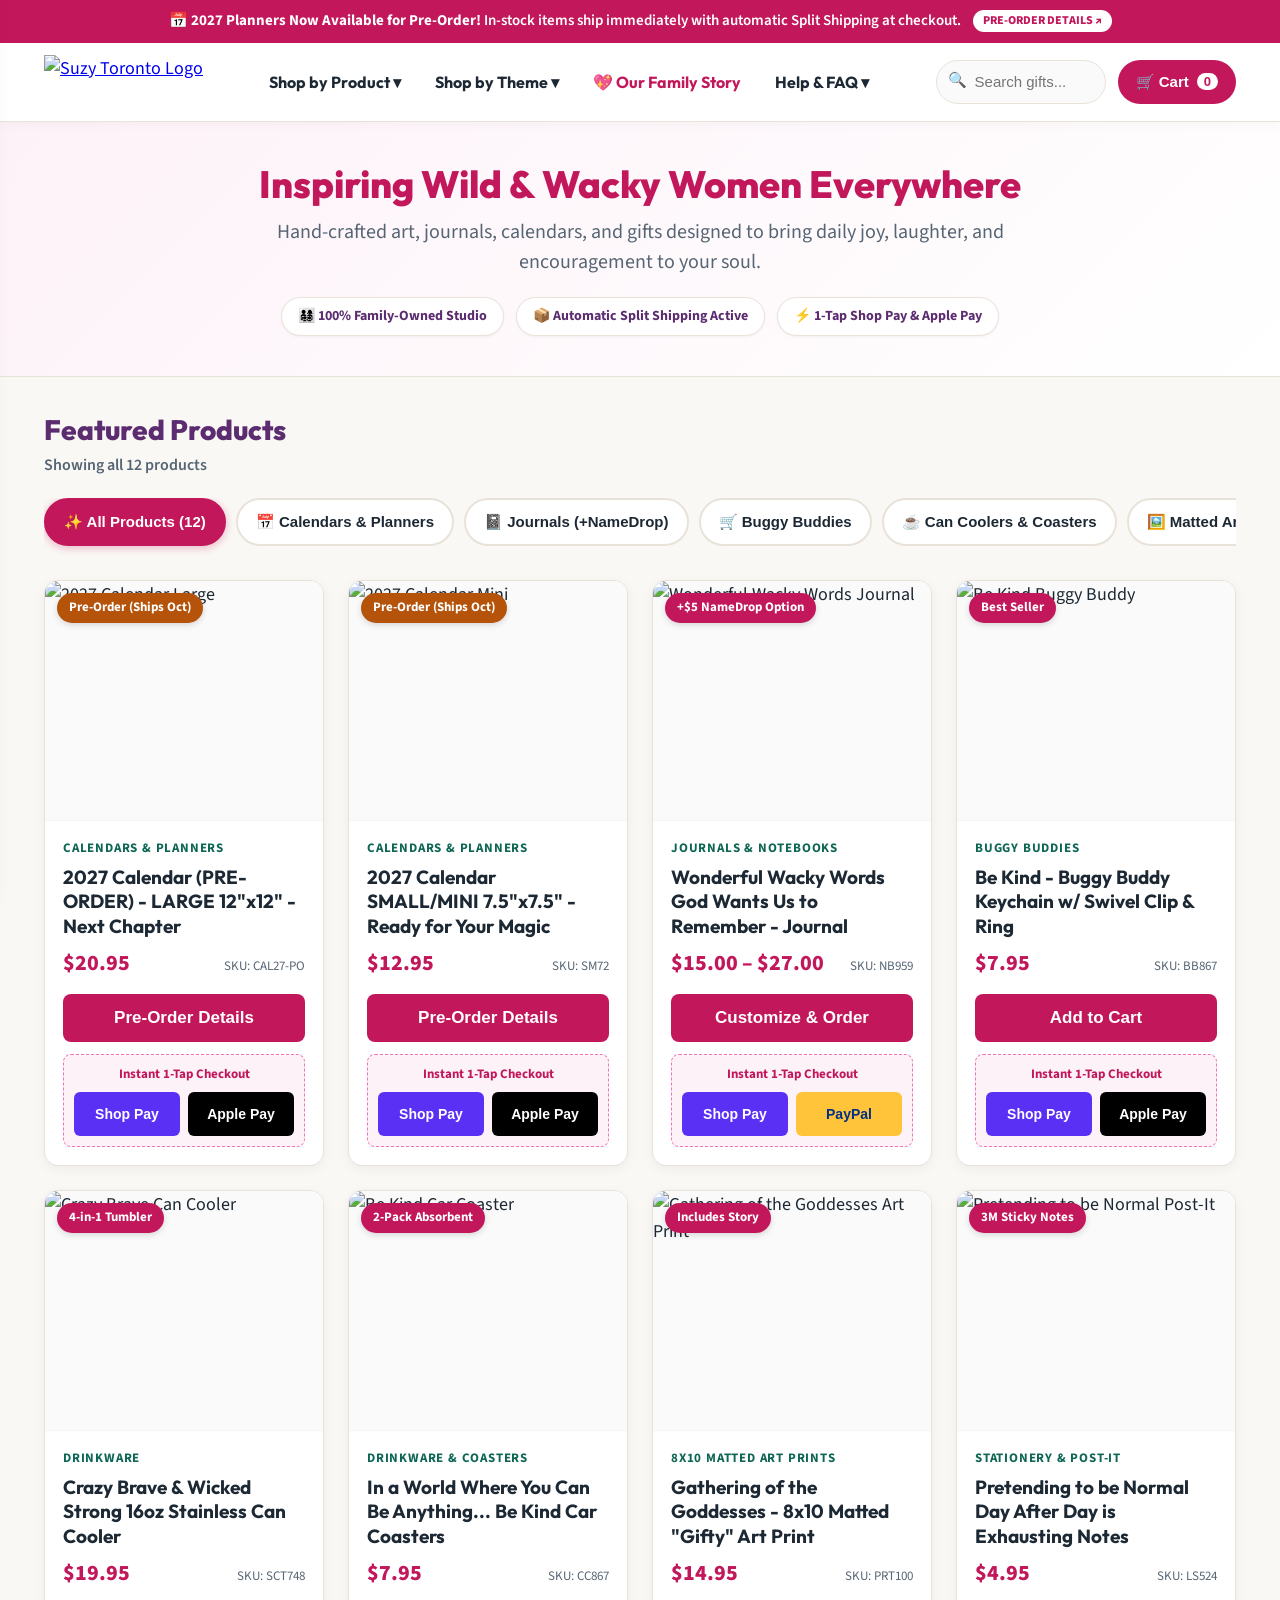
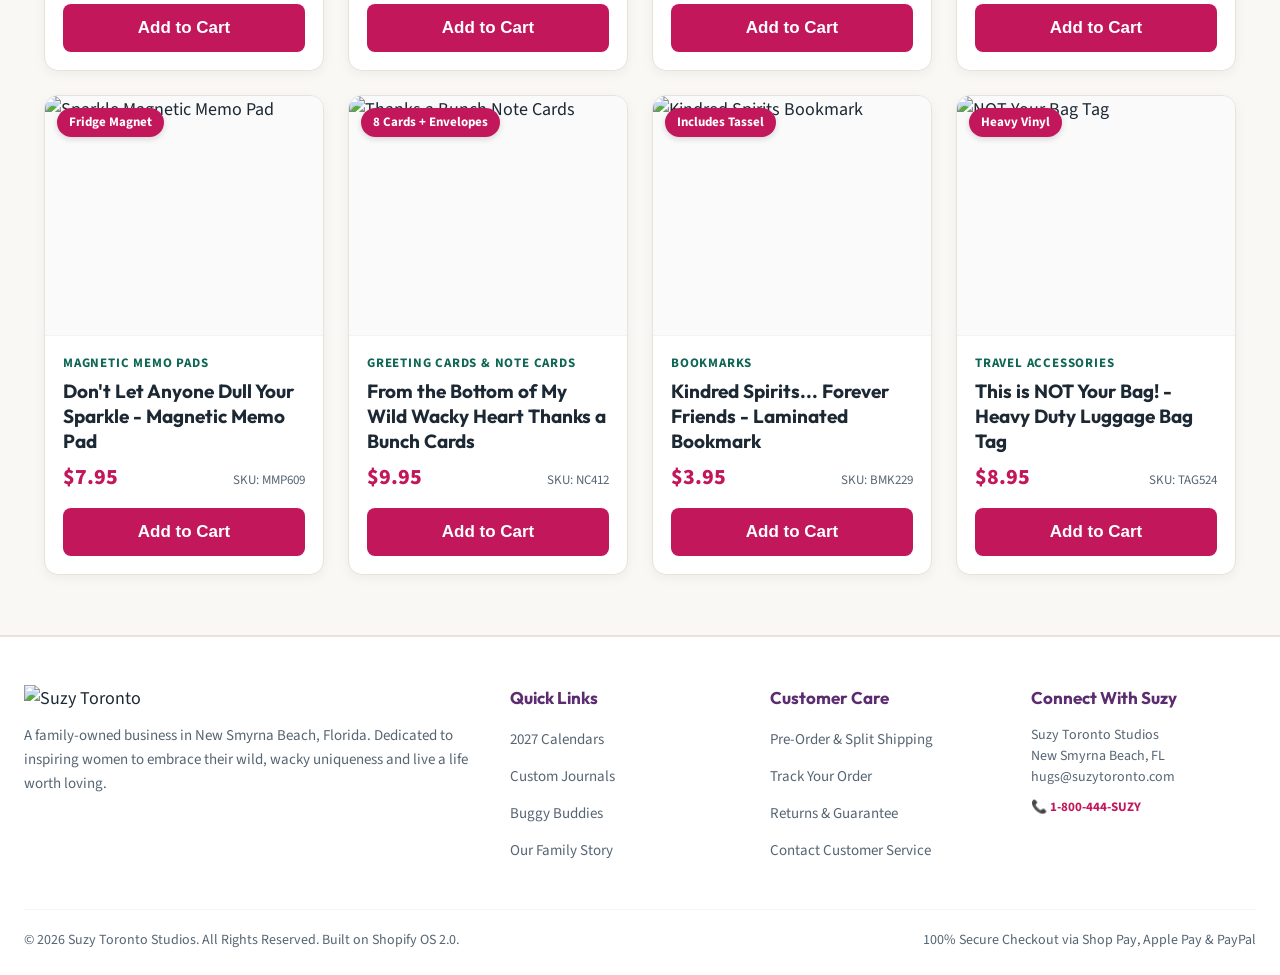
==== commit 1933662c: "Enhance mobile responsiveness with hamburger drawer, expandable search, and touch targets" ====
--- a/deploy/public/index.html
+++ b/deploy/public/index.html
@@ -1228,6 +1228,688 @@
       from { opacity: 1; }
       to { opacity: 0; }
     }
+
+    /* ===================================================
+       MOBILE & RESPONSIVE NAVIGATION STYLES
+       =================================================== */
+    .mobile-menu-toggle {
+      display: none;
+      background: transparent;
+      border: 1px solid var(--suzy-border);
+      width: 44px;
+      height: 44px;
+      border-radius: 8px;
+      cursor: pointer;
+      flex-direction: column;
+      justify-content: center;
+      align-items: center;
+      gap: 5px;
+      padding: 9px;
+      color: var(--suzy-purple);
+      transition: all 0.15s ease;
+      flex-shrink: 0;
+    }
+
+    .mobile-menu-toggle:hover, .mobile-menu-toggle:focus {
+      background: #fdf2f8;
+      border-color: var(--suzy-magenta);
+    }
+
+    .hamburger-bar {
+      display: block;
+      width: 22px;
+      height: 2.5px;
+      background: var(--suzy-purple);
+      border-radius: 2px;
+      transition: all 0.25s ease;
+    }
+
+    .mobile-search-toggle {
+      display: none;
+      background: #faf8f5;
+      border: 1px solid var(--suzy-border);
+      width: 42px;
+      height: 42px;
+      border-radius: 50%;
+      cursor: pointer;
+      font-size: 16px;
+      align-items: center;
+      justify-content: center;
+      color: var(--suzy-text);
+      transition: all 0.15s ease;
+      flex-shrink: 0;
+    }
+
+    .mobile-search-toggle:hover, .mobile-search-toggle:focus {
+      background: #fdf2f8;
+      border-color: var(--suzy-magenta);
+    }
+
+    /* Expandable Mobile Search Bar */
+    .mobile-search-bar {
+      display: none;
+      padding: 10px 16px 14px 16px;
+      background: #ffffff;
+      border-top: 1px solid var(--suzy-border);
+      border-bottom: 2px solid #fdf2f8;
+      animation: slideDownSearch 0.2s ease-out;
+    }
+
+    .mobile-search-bar.active {
+      display: block;
+    }
+
+    @keyframes slideDownSearch {
+      from { opacity: 0; transform: translateY(-8px); }
+      to { opacity: 1; transform: translateY(0); }
+    }
+
+    .mobile-search-inner {
+      position: relative;
+      display: flex;
+      align-items: center;
+    }
+
+    .mobile-search-input {
+      width: 100%;
+      height: 46px;
+      padding: 0 44px 0 40px;
+      border-radius: 24px;
+      border: 1.5px solid var(--suzy-border);
+      font-size: 16px;
+      background: #faf8f5;
+      color: var(--suzy-text);
+      font-family: var(--font-body);
+    }
+
+    .mobile-search-input:focus {
+      outline: none;
+      border-color: var(--suzy-magenta);
+      background: #ffffff;
+      box-shadow: 0 0 0 3px rgba(194, 24, 91, 0.15);
+    }
+
+    .mobile-search-close {
+      position: absolute;
+      right: 10px;
+      background: transparent;
+      border: none;
+      font-size: 18px;
+      color: var(--suzy-text-muted);
+      width: 32px;
+      height: 32px;
+      border-radius: 50%;
+      cursor: pointer;
+      display: flex;
+      align-items: center;
+      justify-content: center;
+    }
+
+    /* Mobile Navigation Drawer */
+    .mobile-drawer-overlay {
+      display: none;
+      position: fixed;
+      inset: 0;
+      background: rgba(15, 23, 42, 0.65);
+      backdrop-filter: blur(4px);
+      z-index: 3000;
+      opacity: 0;
+      transition: opacity 0.25s ease;
+    }
+
+    .mobile-drawer-overlay.active {
+      display: block;
+      opacity: 1;
+    }
+
+    .mobile-nav-drawer {
+      position: fixed;
+      top: 0;
+      left: -350px;
+      width: 320px;
+      max-width: 86vw;
+      height: 100%;
+      height: 100dvh;
+      background: #ffffff;
+      z-index: 3001;
+      box-shadow: 8px 0 30px rgba(0,0,0,0.2);
+      display: flex;
+      flex-direction: column;
+      transition: left 0.3s cubic-bezier(0.16, 1, 0.3, 1);
+      overflow-y: auto;
+    }
+
+    .mobile-nav-drawer.active {
+      left: 0;
+    }
+
+    .mobile-drawer-header {
+      padding: 16px 20px;
+      display: flex;
+      justify-content: space-between;
+      align-items: center;
+      border-bottom: 1px solid var(--suzy-border);
+      background: #FAF8F5;
+      position: sticky;
+      top: 0;
+      z-index: 10;
+    }
+
+    .mobile-drawer-logo {
+      height: 38px;
+      width: auto;
+    }
+
+    .mobile-drawer-close {
+      background: #ffffff;
+      border: 1px solid var(--suzy-border);
+      width: 40px;
+      height: 40px;
+      border-radius: 50%;
+      font-size: 20px;
+      cursor: pointer;
+      display: flex;
+      align-items: center;
+      justify-content: center;
+      color: var(--suzy-text);
+      transition: background 0.15s ease;
+    }
+
+    .mobile-drawer-close:hover {
+      background: #fdf2f8;
+      color: var(--suzy-magenta);
+    }
+
+    .mobile-drawer-body {
+      padding: 16px;
+      flex: 1;
+      display: flex;
+      flex-direction: column;
+      gap: 12px;
+    }
+
+    .mobile-nav-hero-link {
+      background: linear-gradient(135deg, #fdf2f8 0%, #fff 100%);
+      border: 1.5px solid #f472b6;
+      border-radius: 12px;
+      padding: 14px 16px;
+      display: flex;
+      justify-content: space-between;
+      align-items: center;
+      font-family: var(--font-heading);
+      font-weight: 800;
+      font-size: 17px;
+      color: var(--suzy-purple);
+      text-decoration: none;
+      box-shadow: 0 2px 8px rgba(194, 24, 91, 0.08);
+      min-height: 48px;
+    }
+
+    .mobile-arrow {
+      font-size: 20px;
+      color: var(--suzy-magenta);
+    }
+
+    .mobile-accordion-item {
+      border: 1px solid var(--suzy-border);
+      border-radius: 12px;
+      overflow: hidden;
+      background: #ffffff;
+    }
+
+    .mobile-accordion-header {
+      width: 100%;
+      background: #faf8f5;
+      border: none;
+      padding: 14px 16px;
+      display: flex;
+      justify-content: space-between;
+      align-items: center;
+      font-family: var(--font-heading);
+      font-weight: 700;
+      font-size: 16px;
+      color: var(--suzy-text);
+      cursor: pointer;
+      text-align: left;
+      min-height: 48px;
+    }
+
+    .acc-chevron {
+      font-size: 14px;
+      color: var(--suzy-text-muted);
+      transition: transform 0.2s ease;
+    }
+
+    .mobile-accordion-item.open .acc-chevron {
+      transform: rotate(180deg);
+      color: var(--suzy-magenta);
+    }
+
+    .mobile-accordion-content {
+      display: none;
+      padding: 6px 10px 10px 10px;
+      background: #ffffff;
+    }
+
+    .mobile-accordion-item.open .mobile-accordion-content {
+      display: flex;
+      flex-direction: column;
+      gap: 2px;
+    }
+
+    .mobile-accordion-content a {
+      padding: 11px 12px;
+      font-size: 15px;
+      font-weight: 600;
+      color: var(--suzy-text);
+      text-decoration: none;
+      border-radius: 8px;
+      display: flex;
+      align-items: center;
+      gap: 10px;
+      transition: all 0.15s ease;
+      min-height: 44px;
+    }
+
+    .mobile-accordion-content a:hover, .mobile-accordion-content a:active {
+      background: #fdf2f8;
+      color: var(--suzy-magenta);
+      font-weight: 700;
+      padding-left: 16px;
+    }
+
+    .mobile-drawer-footer {
+      margin-top: auto;
+      padding-top: 16px;
+      border-top: 1px dashed var(--suzy-border);
+    }
+
+    .mobile-drawer-contact {
+      background: #faf8f5;
+      padding: 14px;
+      border-radius: 10px;
+      font-size: 14px;
+      text-align: center;
+      color: var(--suzy-text-muted);
+    }
+
+    /* Mobile Floating Bottom Bar */
+    .mobile-bottom-bar {
+      display: none;
+      position: fixed;
+      bottom: 0;
+      left: 0;
+      right: 0;
+      height: 64px;
+      background: #ffffff;
+      border-top: 1px solid var(--suzy-border);
+      box-shadow: 0 -4px 16px rgba(0,0,0,0.06);
+      z-index: 1000;
+      justify-content: space-around;
+      align-items: center;
+      padding: 0 4px;
+    }
+
+    .bottom-bar-btn {
+      background: transparent;
+      border: none;
+      display: flex;
+      flex-direction: column;
+      align-items: center;
+      justify-content: center;
+      gap: 3px;
+      font-family: var(--font-body);
+      font-size: 12px;
+      font-weight: 700;
+      color: var(--suzy-text);
+      cursor: pointer;
+      flex: 1;
+      height: 100%;
+      padding: 6px 0;
+    }
+
+    .bottom-bar-btn:active, .bottom-bar-btn.active {
+      color: var(--suzy-magenta);
+    }
+
+    .bottom-icon {
+      font-size: 19px;
+      line-height: 1;
+    }
+
+    .cart-btn-icon-only {
+      display: none;
+    }
+
+    /* ===================================================
+       COMPREHENSIVE RESPONSIVE DESIGN BREAKPOINTS
+       =================================================== */
+
+    /* Tablet & Smaller Laptops (max-width: 992px) */
+    @media (max-width: 992px) {
+      .desktop-nav {
+        display: none !important;
+      }
+
+      .mobile-menu-toggle {
+        display: flex !important;
+      }
+
+      .mobile-search-toggle {
+        display: flex !important;
+      }
+
+      .nav-search-box {
+        display: none !important;
+      }
+
+      .nav-container {
+        padding: 10px 18px;
+        gap: 12px;
+      }
+
+      .brand-logo-img {
+        height: 44px;
+      }
+
+      .site-header {
+        top: 0;
+      }
+    }
+
+    /* Tablets & Phones (max-width: 768px) */
+    @media (max-width: 768px) {
+      body {
+        padding-bottom: 72px; /* space for mobile-bottom-bar */
+      }
+
+      .mobile-bottom-bar {
+        display: flex !important;
+      }
+
+      .announcement-bar {
+        padding: 9px 12px;
+        font-size: 14px;
+        position: relative; /* avoids fixed overlay collision */
+      }
+
+      .site-header {
+        top: 0;
+        position: sticky;
+      }
+
+      .shop-hero {
+        padding: 28px 16px;
+      }
+
+      .shop-hero h1 {
+        font-size: 28px;
+        line-height: 1.25;
+      }
+
+      .shop-hero p {
+        font-size: 17px;
+        margin-bottom: 14px;
+      }
+
+      .hero-badges {
+        gap: 8px;
+      }
+
+      .hero-badge {
+        padding: 7px 14px;
+        font-size: 13px;
+        min-height: 40px;
+        display: inline-flex;
+        align-items: center;
+      }
+
+      .content-container {
+        padding: 0 16px;
+        margin: 20px auto;
+      }
+
+      .section-header {
+        flex-direction: column;
+        align-items: flex-start;
+        gap: 6px;
+        margin-bottom: 16px;
+      }
+
+      .section-title {
+        font-size: 24px;
+      }
+
+      .category-filter {
+        gap: 8px;
+        margin-bottom: 18px;
+        padding-bottom: 10px;
+        -webkit-overflow-scrolling: touch;
+      }
+
+      .filter-chip {
+        padding: 8px 14px;
+        font-size: 14px;
+        min-height: 44px;
+      }
+
+      .product-grid {
+        grid-template-columns: repeat(auto-fill, minmax(240px, 1fr));
+        gap: 18px;
+      }
+
+      .card-img-wrapper {
+        height: 220px;
+      }
+
+      .card-body {
+        padding: 16px;
+      }
+
+      .card-title {
+        font-size: 18px;
+      }
+
+      .card-price {
+        font-size: 20px;
+      }
+
+      .express-checkout-box {
+        padding: 8px;
+        margin-top: 10px;
+      }
+
+      .express-buttons {
+        display: grid;
+        grid-template-columns: 1fr 1fr;
+        gap: 6px;
+      }
+
+      .express-btn {
+        min-height: 42px;
+        font-size: 13px;
+      }
+
+      .btn-paypal {
+        grid-column: span 2;
+      }
+
+      .about-hero {
+        padding: 36px 16px 28px 16px;
+      }
+
+      .about-hero h1 {
+        font-size: 30px;
+      }
+
+      .about-hero p {
+        font-size: 17px;
+      }
+
+      .about-content-wrap {
+        padding: 0 16px;
+        margin: 28px auto 40px auto;
+      }
+
+      .philosophy-card {
+        flex-direction: column;
+        text-align: center;
+        padding: 24px 18px;
+        gap: 20px;
+      }
+
+      .philosophy-img {
+        width: 160px;
+        height: 160px;
+        margin: 0 auto;
+      }
+
+      .philosophy-text h2 {
+        font-size: 24px;
+      }
+
+      .philosophy-text p {
+        font-size: 16px;
+      }
+
+      .team-grid {
+        grid-template-columns: 1fr;
+        gap: 20px;
+      }
+
+      .team-card {
+        padding: 20px;
+      }
+
+      .studio-strip-section {
+        margin-bottom: 32px;
+      }
+
+      .studio-strip-img {
+        height: 150px;
+      }
+
+      .studio-strip-body {
+        padding: 20px 16px;
+      }
+
+      .studio-strip-body h3 {
+        font-size: 22px;
+      }
+
+      .cart-drawer {
+        width: 100%;
+        max-width: 100vw;
+      }
+
+      .modal-overlay {
+        padding: 12px;
+      }
+
+      .modal-content {
+        padding: 24px 16px;
+        max-height: 90dvh;
+        border-radius: 14px;
+      }
+
+      .modal-grid {
+        grid-template-columns: 1fr;
+        gap: 18px;
+      }
+
+      .modal-img {
+        max-height: 260px;
+      }
+
+      .footer-container {
+        grid-template-columns: 1fr;
+        gap: 28px;
+      }
+
+      .footer-bottom {
+        flex-direction: column;
+        text-align: center;
+        gap: 8px;
+      }
+
+      .toast {
+        font-size: 14px;
+        padding: 12px 18px;
+        right: 16px;
+        left: 16px;
+        justify-content: center;
+        text-align: center;
+      }
+    }
+
+    /* Compact Smartphones (max-width: 480px) */
+    @media (max-width: 480px) {
+      .announcement-bar {
+        font-size: 13px;
+        flex-direction: column;
+        text-align: center;
+        gap: 6px;
+        padding: 8px 10px;
+      }
+
+      .announcement-bar .badge {
+        padding: 4px 12px;
+        min-height: 30px;
+        display: inline-flex;
+        align-items: center;
+      }
+
+      .nav-container {
+        padding: 8px 12px;
+        gap: 8px;
+      }
+
+      .brand-logo-img {
+        height: 38px;
+      }
+
+      .nav-cart-btn {
+        padding: 0 10px;
+        gap: 4px;
+        font-size: 14px;
+        min-width: 44px;
+        justify-content: center;
+      }
+
+      .cart-btn-label {
+        display: none;
+      }
+
+      .cart-btn-icon-only {
+        display: inline;
+      }
+
+      .product-grid {
+        grid-template-columns: 1fr;
+      }
+
+      .card-img-wrapper {
+        height: 240px;
+      }
+
+      .btn-primary {
+        min-height: 48px;
+        font-size: 16px;
+      }
+
+      .cart-drawer-header {
+        padding: 16px;
+      }
+
+      .cart-drawer-body {
+        padding: 16px;
+      }
+
+      .cart-drawer-footer {
+        padding: 16px;
+      }
+    }
+
   </style>
 </head>
 <body>
@@ -1241,11 +1923,18 @@
   <!-- Modern Header with Authentic Brand Logo & Navigation -->
   <header class="site-header">
     <div class="nav-container">
+      <!-- Mobile Hamburger Toggle Button -->
+      <button class="mobile-menu-toggle" id="mobileMenuBtn" aria-label="Open Navigation Menu" onclick="toggleMobileNav()">
+        <span class="hamburger-bar"></span>
+        <span class="hamburger-bar"></span>
+        <span class="hamburger-bar"></span>
+      </button>
+
       <a href="javascript:void(0)" onclick="navigateTo('shop')" class="brand-logo-link" title="Suzy Toronto Home">
         <img src="https://suzytoronto.com/wp-content/uploads/2020/02/cropped-STS_LOGO-website-header2.jpg" alt="Suzy Toronto Logo" class="brand-logo-img">
       </a>
       
-      <nav aria-label="Main Navigation">
+      <nav class="desktop-nav" aria-label="Main Navigation">
         <ul class="nav-menu">
           
           <!-- 1. Shop by Product Dropdown -->
@@ -1297,18 +1986,104 @@
 
       <!-- Right Search & Cart Actions -->
       <div class="nav-actions">
+        <button class="mobile-search-toggle" aria-label="Toggle Search" onclick="toggleMobileSearch()">
+          🔍
+        </button>
         <div class="nav-search-box">
           <span class="nav-search-icon">🔍</span>
-          <input type="text" id="site-search" class="nav-search-input" placeholder="Search gifts..." oninput="handleSearch(this.value)">
+          <input type="text" id="site-search" class="nav-search-input" placeholder="Search gifts..." oninput="handleSearch(this.value); syncMobileSearch(this.value)">
         </div>
-        <button class="nav-cart-btn" onclick="openCart()">
-          <span>🛒 Cart</span>
+        <button class="nav-cart-btn" onclick="openCart()" aria-label="Shopping Cart">
+          <span class="cart-btn-label">🛒 Cart</span>
+          <span class="cart-btn-icon-only">🛒</span>
           <span id="cart-badge-count" class="cart-count-badge">0</span>
         </button>
       </div>
 
     </div>
+    <!-- Mobile Expandable Search Bar -->
+    <div class="mobile-search-bar" id="mobileSearchBar">
+      <div class="mobile-search-inner">
+        <span class="nav-search-icon">🔍</span>
+        <input type="text" id="mobile-site-search" class="mobile-search-input" placeholder="Search gifts, planners, tumblers..." oninput="handleSearch(this.value); syncDesktopSearch(this.value)">
+        <button class="mobile-search-close" onclick="toggleMobileSearch()" aria-label="Close Search">✕</button>
+      </div>
+    </div>
   </header>
+
+  <!-- Mobile Drawer Backdrop & Slide-out Navigation Drawer -->
+  <div class="mobile-drawer-overlay" id="mobileDrawerOverlay" onclick="closeMobileNav()"></div>
+  <aside class="mobile-nav-drawer" id="mobileNavDrawer" aria-label="Mobile Navigation">
+    <div class="mobile-drawer-header">
+      <img src="https://suzytoronto.com/wp-content/uploads/2020/02/cropped-STS_LOGO-website-header2.jpg" alt="Suzy Toronto Logo" class="mobile-drawer-logo">
+      <button class="mobile-drawer-close" onclick="closeMobileNav()" aria-label="Close Navigation">✕</button>
+    </div>
+    <div class="mobile-drawer-body">
+      
+      <!-- Quick Family Story Highlight Link -->
+      <a href="javascript:void(0)" onclick="navigateTo('about'); closeMobileNav();" class="mobile-nav-hero-link">
+        <span>💖 Our Family Story & Team</span>
+        <span class="mobile-arrow">→</span>
+      </a>
+
+      <!-- Accordion: Shop by Product -->
+      <div class="mobile-accordion-item open">
+        <button class="mobile-accordion-header" onclick="toggleAccordion(this)">
+          <span>🛍️ Shop by Product</span>
+          <span class="acc-chevron">▾</span>
+        </button>
+        <div class="mobile-accordion-content">
+          <a href="javascript:void(0)" onclick="navigateTo('shop', 'calendars'); closeMobileNav();">📅 2027 Calendars & Planners</a>
+          <a href="javascript:void(0)" onclick="navigateTo('shop', 'art-prints'); closeMobileNav();">🖼️ 8x10 Matted Art Prints</a>
+          <a href="javascript:void(0)" onclick="navigateTo('shop', 'buggy-buddies'); closeMobileNav();">🛒 Buggy Buddies Keychains</a>
+          <a href="javascript:void(0)" onclick="navigateTo('shop', 'drinkware'); closeMobileNav();">☕ Stainless Tumblers & Coasters</a>
+          <a href="javascript:void(0)" onclick="navigateTo('shop', 'journals'); closeMobileNav();">📓 Notebooks & Journals (+NameDrop)</a>
+          <a href="javascript:void(0)" onclick="navigateTo('shop', 'stationery'); closeMobileNav();">📝 Post-It Sticky Notes & Memo Pads</a>
+          <a href="javascript:void(0)" onclick="navigateTo('shop', 'bookmarks'); closeMobileNav();">📑 Bookmarks & Bag Tags</a>
+        </div>
+      </div>
+
+      <!-- Accordion: Shop by Theme -->
+      <div class="mobile-accordion-item open">
+        <button class="mobile-accordion-header" onclick="toggleAccordion(this)">
+          <span>💃 Shop by Theme</span>
+          <span class="acc-chevron">▾</span>
+        </button>
+        <div class="mobile-accordion-content">
+          <a href="javascript:void(0)" onclick="navigateToTheme('wild-women'); closeMobileNav();">💃 Wild Women & Goddesses</a>
+          <a href="javascript:void(0)" onclick="navigateToTheme('sisterhood'); closeMobileNav();">👭 Kindred Spirits & Sisterhood</a>
+          <a href="javascript:void(0)" onclick="navigateToTheme('faith'); closeMobileNav();">✝️ Faith & Inspiration</a>
+          <a href="javascript:void(0)" onclick="navigateToTheme('office-humor'); closeMobileNav();">🏢 Work & Daily Humor</a>
+          <a href="javascript:void(0)" onclick="navigateToTheme('gifts-under-10'); closeMobileNav();">🎁 Stocking Stuffers Under $10</a>
+        </div>
+      </div>
+
+      <!-- Accordion: Customer Care & Help -->
+      <div class="mobile-accordion-item">
+        <button class="mobile-accordion-header" onclick="toggleAccordion(this)">
+          <span>❓ Customer Care & FAQ</span>
+          <span class="acc-chevron">▾</span>
+        </button>
+        <div class="mobile-accordion-content">
+          <a href="javascript:void(0)" onclick="openHelpModal('preorder'); closeMobileNav();">🚚 2027 Calendar Pre-Order & Split Shipping</a>
+          <a href="javascript:void(0)" onclick="openHelpModal('tracking'); closeMobileNav();">📦 Track My Order Status</a>
+          <a href="javascript:void(0)" onclick="openHelpModal('returns'); closeMobileNav();">🔄 Easy Returns & Exchanges</a>
+          <a href="javascript:void(0)" onclick="openHelpModal('contact'); closeMobileNav();">💬 Contact Customer Care</a>
+        </div>
+      </div>
+
+      <div class="mobile-drawer-footer">
+        <div class="mobile-drawer-contact">
+          <strong style="color: var(--suzy-purple); font-size: 15px; display:block; margin-bottom: 4px;">Need Personal Assistance?</strong>
+          <p>Family-owned & operated in Mt. Dora, FL</p>
+          <button class="btn-primary" style="margin-top: 10px; font-size: 15px; min-height: 44px;" onclick="openHelpModal('contact'); closeMobileNav();">
+            💬 Call or Message Us
+          </button>
+        </div>
+      </div>
+
+    </div>
+  </aside>
 
   <!-- ===================================================
        PAGE VIEW 1: SHOP / STOREFRONT
@@ -2368,6 +3143,8 @@
       const subtotal = cart.reduce((acc, item) => acc + (item.price * item.qty), 0);
 
       document.getElementById('cart-badge-count').textContent = totalQty;
+      const mobileBarCount = document.getElementById('mobile-bar-cart-count');
+      if (mobileBarCount) mobileBarCount.textContent = totalQty;
       document.getElementById('cart-subtotal-val').textContent = `$${subtotal.toFixed(2)}`;
 
       const itemsContainer = document.getElementById('cart-drawer-items');
@@ -2452,6 +3229,79 @@
     window.addEventListener('DOMContentLoaded', () => {
       updateCartUI();
     });
+
+    // Mobile Navigation Controls
+    function toggleMobileNav() {
+      const drawer = document.getElementById('mobileNavDrawer');
+      const overlay = document.getElementById('mobileDrawerOverlay');
+      if (!drawer || !overlay) return;
+      const isOpen = drawer.classList.contains('active');
+      if (isOpen) {
+        closeMobileNav();
+      } else {
+        drawer.classList.add('active');
+        overlay.classList.add('active');
+        document.body.style.overflow = 'hidden';
+      }
+    }
+
+    function closeMobileNav() {
+      const drawer = document.getElementById('mobileNavDrawer');
+      const overlay = document.getElementById('mobileDrawerOverlay');
+      if (drawer) drawer.classList.remove('active');
+      if (overlay) overlay.classList.remove('active');
+      document.body.style.overflow = '';
+    }
+
+    function toggleAccordion(btn) {
+      const item = btn.closest('.mobile-accordion-item');
+      if (item) {
+        item.classList.toggle('open');
+      }
+    }
+
+    function toggleMobileSearch() {
+      const bar = document.getElementById('mobileSearchBar');
+      const input = document.getElementById('mobile-site-search');
+      if (bar) {
+        bar.classList.toggle('active');
+        if (bar.classList.contains('active') && input) {
+          input.focus();
+        }
+      }
+    }
+
+    function syncDesktopSearch(val) {
+      const desktopSearch = document.getElementById('site-search');
+      if (desktopSearch) desktopSearch.value = val;
+    }
+
+    function syncMobileSearch(val) {
+      const mobileSearch = document.getElementById('mobile-site-search');
+      if (mobileSearch) mobileSearch.value = val;
+    }
+
   </script>
+
+  <!-- Mobile Floating Quick Bar -->
+  <nav class="mobile-bottom-bar" aria-label="Mobile Navigation Quick Bar">
+    <button class="bottom-bar-btn" onclick="navigateTo('shop')">
+      <span class="bottom-icon">🛍️</span>
+      <span>Shop</span>
+    </button>
+    <button class="bottom-bar-btn" onclick="toggleMobileNav()">
+      <span class="bottom-icon">📑</span>
+      <span>Menu</span>
+    </button>
+    <button class="bottom-bar-btn" onclick="navigateTo('about')">
+      <span class="bottom-icon">💖</span>
+      <span>Our Story</span>
+    </button>
+    <button class="bottom-bar-btn" onclick="openCart()">
+      <span class="bottom-icon">🛒</span>
+      <span>Cart (<span id="mobile-bar-cart-count">0</span>)</span>
+    </button>
+  </nav>
+
 </body>
 </html>
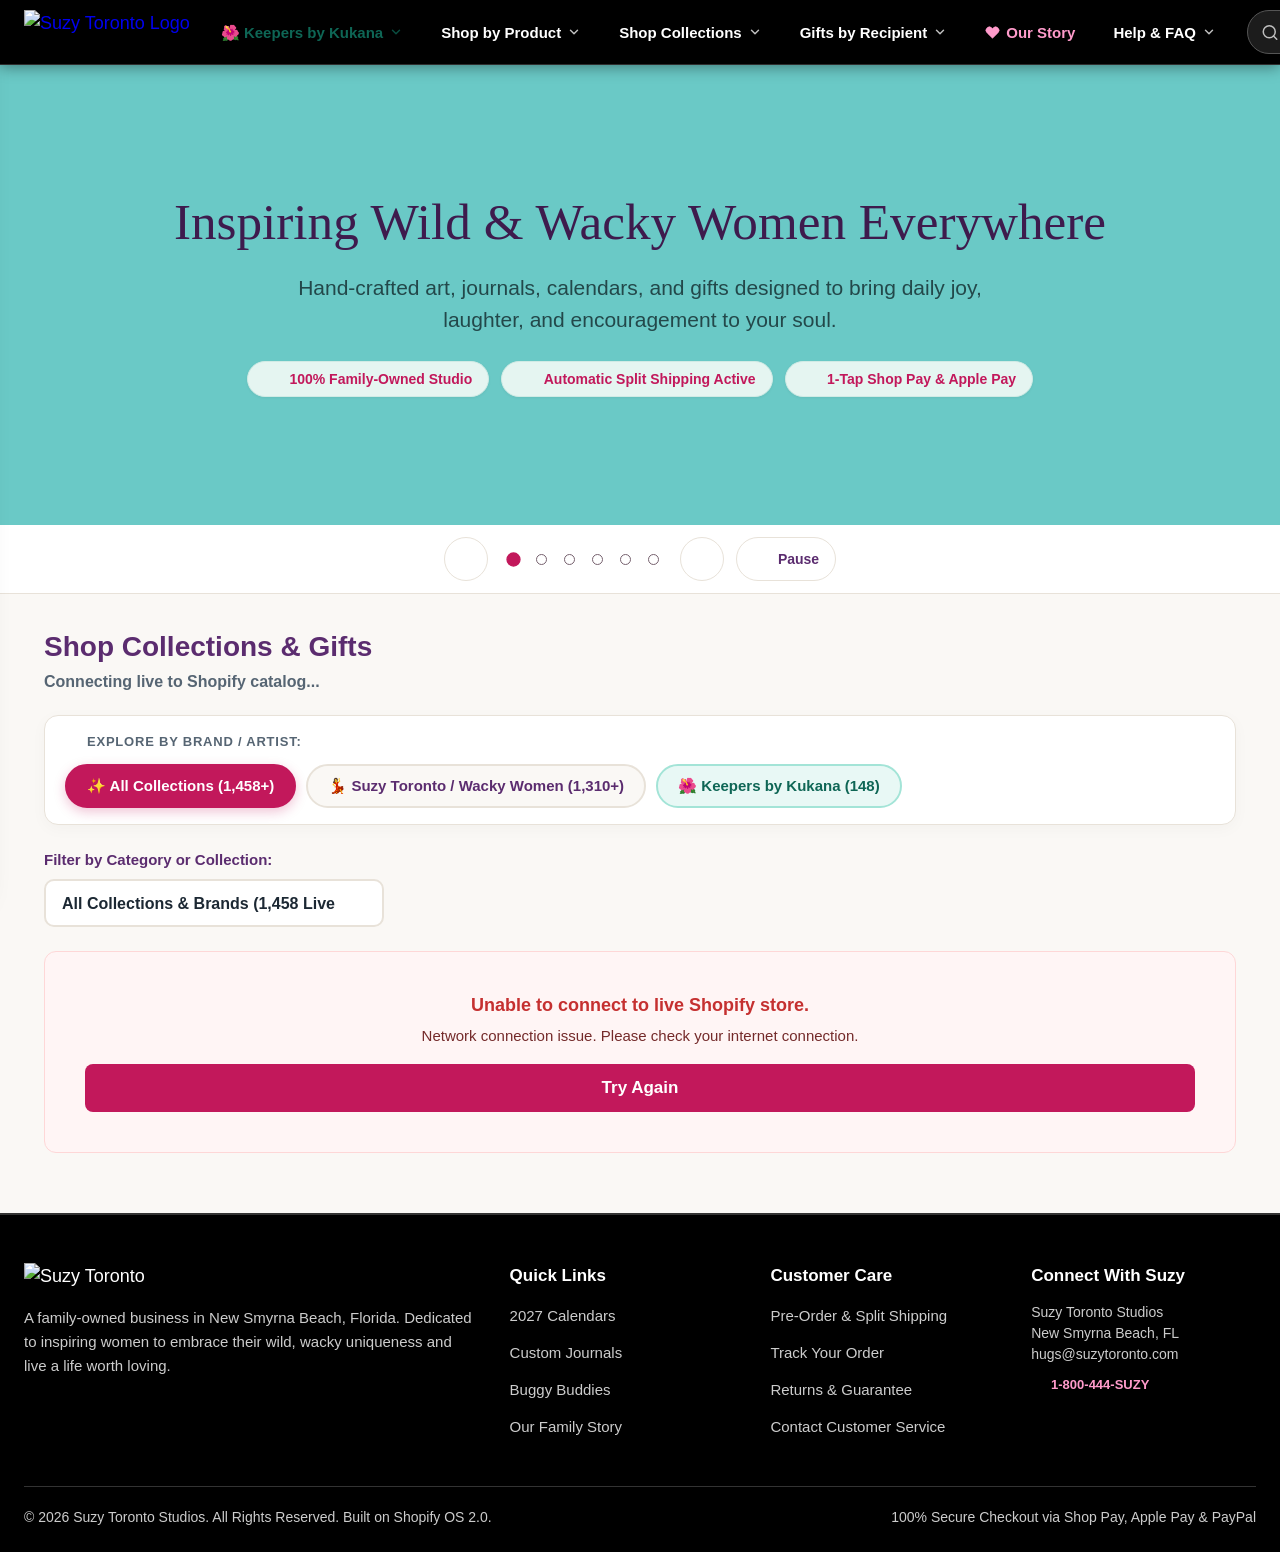
==== commit f8fc5c41: "feat: modernize Suzy Toronto storefront with live Shopify integration, SOLID architecture, security " ====
--- a/deploy/public/index.html
+++ b/deploy/public/index.html
@@ -4,8 +4,70 @@
   <meta charset="UTF-8">
   <meta name="viewport" content="width=device-width, initial-scale=1.0">
   <title>Suzy Toronto — Hand-Crafted Gifts, Calendars & Inspiration</title>
+  <meta name="description" content="Official Suzy Toronto store. Hand-crafted gifts, 2027 wall calendars, inspirational art prints, greeting cards, and drinkware created in New Smyrna Beach, Florida.">
+  <link rel="canonical" href="https://suzytoronto.com/">
+
+  <!-- Open Graph / Facebook / Pinterest -->
+  <meta property="og:type" content="website">
+  <meta property="og:url" content="https://suzytoronto.com/">
+  <meta property="og:title" content="Suzy Toronto — Hand-Crafted Gifts, Calendars & Inspiration">
+  <meta property="og:description" content="Inspiring women through art, humor, and wonderful wacky sisterhood. Shop authentic Suzy Toronto calendars, gifts, drinkware, and keepsakes.">
+  <meta property="og:image" content="https://suzytoronto.com/wp-content/uploads/2026/03/PO-LG27CAL_OPT.jpg">
+  <meta property="og:site_name" content="Suzy Toronto">
+
+  <!-- Twitter Cards -->
+  <meta name="twitter:card" content="summary_large_image">
+  <meta name="twitter:url" content="https://suzytoronto.com/">
+  <meta name="twitter:title" content="Suzy Toronto — Hand-Crafted Gifts, Calendars & Inspiration">
+  <meta name="twitter:description" content="Inspiring women through art, humor, and wonderful wacky sisterhood. Shop authentic Suzy Toronto calendars, gifts, drinkware, and keepsakes.">
+  <meta name="twitter:image" content="https://suzytoronto.com/wp-content/uploads/2026/03/PO-LG27CAL_OPT.jpg">
+
+  <!-- Content Security Policy (Ready for Google Analytics / Tag Manager) -->
+  <meta http-equiv="Content-Security-Policy" content="default-src 'self' 'unsafe-inline' https://fonts.googleapis.com; script-src 'self' 'unsafe-inline' https://www.googletagmanager.com; style-src 'self' 'unsafe-inline' https://fonts.googleapis.com; font-src 'self' https://fonts.gstatic.com data:; img-src 'self' data: https://cdn.shopify.com https://suzytoronto.com https://www.google-analytics.com https://*.google-analytics.com https://www.googletagmanager.com; connect-src 'self' https://suzy-toronto-fpkxqg4y.myshopify.com https://www.google-analytics.com https://*.google-analytics.com https://*.analytics.google.com https://*.googletagmanager.com; frame-ancestors 'none';">
+
+  <!-- Structured Data: JSON-LD -->
+  <script type="application/ld+json">
+  {
+    "@context": "https://schema.org",
+    "@graph": [
+      {
+        "@type": "Organization",
+        "@id": "https://suzytoronto.com/#organization",
+        "name": "Suzy Toronto",
+        "url": "https://suzytoronto.com",
+        "logo": "https://suzytoronto.com/wp-content/uploads/2020/02/cropped-STS_LOGO-website-header2.jpg",
+        "description": "Hand-crafted art, gifts, 2027 calendars, and uplifting inspiration for women.",
+        "address": {
+          "@type": "PostalAddress",
+          "addressLocality": "New Smyrna Beach",
+          "addressRegion": "FL",
+          "addressCountry": "US"
+        },
+        "contactPoint": {
+          "@type": "ContactPoint",
+          "telephone": "+1-800-444-7899",
+          "contactType": "Customer Service",
+          "email": "hugs@suzytoronto.com"
+        }
+      },
+      {
+        "@type": "WebSite",
+        "@id": "https://suzytoronto.com/#website",
+        "url": "https://suzytoronto.com",
+        "name": "Suzy Toronto",
+        "publisher": { "@id": "https://suzytoronto.com/#organization" },
+        "potentialAction": {
+          "@type": "SearchAction",
+          "target": "https://suzytoronto.com/?search={search_term_string}#shop",
+          "query-input": "required name=search_term_string"
+        }
+      }
+    ]
+  }
+  </script>
   <link rel="preconnect" href="https://fonts.googleapis.com">
   <link rel="preconnect" href="https://fonts.gstatic.com" crossorigin>
+  <link href="https://fonts.googleapis.com/css2?family=Spicy+Rice&display=swap" rel="stylesheet">
   <link href="https://fonts.googleapis.com/css2?family=Outfit:wght@500;600;700;800&family=Source+Sans+3:ital,wght@0,400;0,600;0,700;1,400&display=swap" rel="stylesheet">
   <style>
     :root {
@@ -41,101 +103,126 @@
       overflow-x: hidden;
     }
 
-    /* Top Announcement Bar in Authentic Suzy Magenta */
-    .announcement-bar {
-      background: var(--suzy-magenta);
-      color: #ffffff;
-      text-align: center;
-      padding: 10px 16px;
-      font-size: 15px;
-      font-weight: 600;
-      display: flex;
-      align-items: center;
-      justify-content: center;
-      gap: 12px;
+    /* Header Navigation with Authentic Hand-Scripted Logo */
+    .site-header {
+      background: #000000;
+      border-bottom: 1px solid #2e2e2e;
       position: sticky;
       top: 0;
-      z-index: 1000;
-    }
-
-    .announcement-bar .badge {
-      background: #ffffff;
-      color: var(--suzy-magenta);
-      padding: 2px 10px;
-      border-radius: 12px;
-      font-size: 12px;
-      font-weight: 800;
-      text-transform: uppercase;
-      cursor: pointer;
-      transition: transform 0.15s ease;
-    }
-
-    .announcement-bar .badge:hover {
-      transform: scale(1.05);
-    }
-
-    /* Header Navigation with Authentic Hand-Scripted Logo */
-    .site-header {
-      background: #ffffff;
-      border-bottom: 1px solid var(--suzy-border);
-      position: sticky;
-      top: 41px;
       z-index: 900;
-      box-shadow: 0 2px 12px rgba(0,0,0,0.04);
+      box-shadow: 0 2px 14px rgba(0, 0, 0, 0.4);
     }
 
     .nav-container {
-      max-width: 1240px;
+      max-width: 1560px;
       margin: 0 auto;
-      padding: 12px 24px;
+      padding: 10px 24px;
       display: flex;
       justify-content: space-between;
       align-items: center;
-      gap: 20px;
+      gap: 16px;
+      box-sizing: border-box;
+      min-height: 64px;
+    }
+
+    .brand-logo-link {
+      display: inline-flex;
+      align-items: center;
+      height: 44px;
+      text-decoration: none;
+      flex-shrink: 0;
     }
 
     .brand-logo-img {
-      height: 54px;
+      height: 44px;
       width: auto;
+      max-height: 44px;
+      object-fit: contain;
       display: block;
       cursor: pointer;
+      transition: opacity 0.2s ease;
+    }
+
+    .brand-logo-link:hover .brand-logo-img {
+      opacity: 0.92;
+    }
+
+    .desktop-nav {
+      display: flex;
+      align-items: center;
+      height: 44px;
     }
 
     .nav-menu {
       display: flex;
-      gap: 6px;
+      gap: 8px;
       list-style: none;
       align-items: center;
+      height: 44px;
+      margin: 0;
+      padding: 0;
     }
 
     .nav-item {
       position: relative;
+      height: 44px;
+      display: flex;
+      align-items: center;
     }
 
     .nav-link {
       font-family: var(--font-heading);
       font-weight: 700;
-      font-size: 16px;
-      color: var(--suzy-text);
+      font-size: 15px;
+      color: #ffffff;
       text-decoration: none;
-      padding: 10px 14px;
-      min-height: 48px;
+      padding: 0 14px;
+      height: 44px;
+      box-sizing: border-box;
       display: inline-flex;
       align-items: center;
-      gap: 4px;
+      justify-content: center;
+      gap: 6px;
       border-radius: 8px;
-      transition: all 0.2s ease;
+      transition: background 0.2s ease, color 0.2s ease, border-color 0.2s ease;
       cursor: pointer;
       user-select: none;
+      white-space: nowrap;
+      line-height: 1;
+      border: 1px solid transparent;
     }
 
     .nav-link:hover, .nav-link:focus, .nav-item.open .nav-link, .nav-link.active {
-      background: #fdf2f8;
-      color: var(--suzy-magenta);
+      background: #2b1825;
+      color: #ff9bcb;
+      border-color: rgba(255, 155, 203, 0.2);
     }
 
     .nav-link.highlight {
-      color: var(--suzy-magenta);
+      color: #ff9bcb;
+    }
+
+    .nav-chevron {
+      width: 14px;
+      height: 14px;
+      flex-shrink: 0;
+      opacity: 0.75;
+      transition: transform 0.2s ease;
+      display: inline-block;
+    }
+
+    .nav-item:hover .nav-chevron,
+    .nav-item.open .nav-chevron {
+      transform: rotate(180deg);
+      opacity: 1;
+    }
+
+    .nav-story-heart {
+      width: 15px;
+      height: 15px;
+      color: #ff9bcb;
+      flex-shrink: 0;
+      display: inline-block;
     }
 
     /* Submenu Dropdown */
@@ -144,13 +231,13 @@
       position: absolute;
       top: 100%;
       left: 0;
-      background: #ffffff;
+      background: #171717;
       min-width: 290px;
       box-shadow: 0 12px 30px rgba(0,0,0,0.12);
       border-radius: 12px;
       padding: 8px;
       list-style: none;
-      border: 1px solid var(--suzy-border);
+      border: 1px solid #444444;
       z-index: 950;
       animation: fadeInMenu 0.15s ease-out;
     }
@@ -172,7 +259,7 @@
       padding: 10px 14px;
       font-size: 15px;
       font-weight: 600;
-      color: var(--suzy-text);
+      color: #ffffff;
       text-decoration: none;
       border-radius: 6px;
       min-height: 44px;
@@ -181,8 +268,8 @@
     }
 
     .dropdown-link:hover {
-      background: #fdf2f8;
-      color: var(--suzy-magenta);
+      background: #2b1825;
+      color: #ff9bcb;
       font-weight: 700;
       padding-left: 18px;
     }
@@ -192,69 +279,139 @@
       display: flex;
       align-items: center;
       gap: 12px;
+      height: 44px;
+      flex-shrink: 0;
     }
 
     .nav-search-box {
       position: relative;
       display: flex;
       align-items: center;
+      height: 44px;
     }
 
     .nav-search-input {
       height: 44px;
-      padding: 0 14px 0 38px;
+      padding: 0 16px 0 40px;
       border-radius: 22px;
-      border: 1px solid var(--suzy-border);
-      font-size: 15px;
-      width: 170px;
-      transition: width 0.25s ease, border-color 0.2s ease;
-      background: #fafafa;
+      border: 1px solid #555555;
+      font-family: var(--font-body);
+      font-size: 14px;
+      width: 180px;
+      transition: width 0.25s ease, border-color 0.2s ease, box-shadow 0.2s ease;
+      background: #1c1c1c;
+      color: #ffffff;
+      box-sizing: border-box;
+      line-height: normal;
     }
 
     .nav-search-input:focus {
-      width: 230px;
-      border-color: var(--suzy-magenta);
+      width: 240px;
+      border-color: #ff9bcb;
       outline: none;
-      background: #ffffff;
-      box-shadow: 0 0 0 3px rgba(194, 24, 91, 0.15);
+      background: #242424;
+      box-shadow: 0 0 0 3px rgba(255, 155, 203, 0.25);
     }
 
     .nav-search-icon {
       position: absolute;
-      left: 12px;
-      color: var(--suzy-text-muted);
-      font-size: 15px;
+      left: 14px;
+      top: 50%;
+      transform: translateY(-50%);
+      color: #bfbfbf;
+      display: flex;
+      align-items: center;
+      justify-content: center;
       pointer-events: none;
-    }
-
+      width: 18px;
+      height: 18px;
+    }
+
+    .nav-search-icon svg {
+      width: 18px;
+      height: 18px;
+      display: block;
+    }
+
+    /* Redesigned Premium Cart Button */
     .nav-cart-btn {
-      background: var(--suzy-magenta);
-      color: #ffffff;
-      border: none;
       height: 44px;
       padding: 0 18px;
       border-radius: 22px;
+      background: linear-gradient(135deg, #D81B60 0%, #AD1457 100%);
+      color: #ffffff;
+      border: 1px solid rgba(255, 255, 255, 0.25);
+      font-family: var(--font-heading);
       font-size: 15px;
       font-weight: 700;
+      letter-spacing: 0.2px;
       cursor: pointer;
-      display: flex;
-      align-items: center;
-      gap: 8px;
-      transition: all 0.2s ease;
+      display: inline-flex;
+      align-items: center;
+      justify-content: center;
+      gap: 9px;
+      box-shadow: 0 2px 10px rgba(194, 24, 91, 0.4);
+      transition: all 0.2s cubic-bezier(0.16, 1, 0.3, 1);
+      box-sizing: border-box;
+      white-space: nowrap;
+      user-select: none;
+      flex-shrink: 0;
     }
 
     .nav-cart-btn:hover {
-      background: var(--suzy-magenta-dark);
-      transform: scale(1.03);
+      background: linear-gradient(135deg, #E91E63 0%, #C2185B 100%);
+      box-shadow: 0 4px 16px rgba(233, 30, 99, 0.55);
+      transform: translateY(-1px);
+      border-color: rgba(255, 255, 255, 0.4);
+    }
+
+    .nav-cart-btn:active {
+      transform: translateY(0);
+      box-shadow: 0 2px 6px rgba(194, 24, 91, 0.35);
+    }
+
+    .cart-btn-icon {
+      width: 19px;
+      height: 19px;
+      flex-shrink: 0;
+      display: block;
+    }
+
+    .cart-btn-label {
+      font-weight: 700;
+      line-height: 1;
+      display: inline-block;
     }
 
     .cart-count-badge {
       background: #ffffff;
-      color: var(--suzy-magenta);
-      border-radius: 12px;
-      padding: 1px 7px;
-      font-size: 13px;
+      color: #C2185B;
+      font-family: var(--font-heading);
+      font-size: 12px;
       font-weight: 800;
+      min-width: 22px;
+      height: 22px;
+      padding: 0 6px;
+      border-radius: 11px;
+      display: inline-flex;
+      align-items: center;
+      justify-content: center;
+      line-height: 1;
+      box-shadow: 0 1px 3px rgba(0, 0, 0, 0.25);
+      flex-shrink: 0;
+      box-sizing: border-box;
+    }
+
+    .nav-search-input::placeholder,
+    .mobile-search-input::placeholder {
+      color: #bfbfbf;
+      opacity: 1;
+    }
+
+    .site-header :is(a, button):focus-visible,
+    .mobile-drawer-close:focus-visible {
+      outline: 3px solid #ff9bcb;
+      outline-offset: 3px;
     }
 
     /* Page View Containers (Single Page Application Switcher) */
@@ -283,9 +440,9 @@
     }
 
     .shop-hero h1 {
-      font-family: var(--font-heading);
+      font-family: 'Spicy Rice', serif;
       font-size: 38px;
-      font-weight: 800;
+      font-weight: 400;
       color: var(--suzy-magenta);
       margin-bottom: 10px;
       line-height: 1.2;
@@ -352,43 +509,48 @@
       color: var(--suzy-text-muted);
     }
 
-    /* Category Filter Chips */
+    /* Compact category selector */
     .category-filter {
-      display: flex;
-      gap: 10px;
-      overflow-x: auto;
-      padding-bottom: 10px;
+      width: 100%;
+      max-width: 340px;
       margin-bottom: 24px;
-      scrollbar-width: thin;
-    }
-
-    .filter-chip {
-      background: #ffffff;
-      border: 2px solid var(--suzy-border);
-      color: var(--suzy-text);
-      padding: 8px 18px;
-      border-radius: 30px;
+    }
+
+    .category-filter label {
+      display: block;
+      margin-bottom: 8px;
       font-size: 15px;
       font-weight: 700;
+      color: var(--suzy-purple);
+    }
+
+    .category-select {
+      width: 100%;
+      min-height: 48px;
+      padding: 10px 44px 10px 16px;
+      border: 2px solid var(--suzy-border);
+      border-radius: 10px;
+      background-color: #fff;
+      background-image: url("assets/icons/category-arrow.svg");
+      background-repeat: no-repeat;
+      background-position: right 14px center;
+      background-size: 20px 20px;
+      appearance: none;
+      font-family: inherit;
+      font-size: 16px;
+      font-weight: 600;
+      color: var(--suzy-text);
       cursor: pointer;
-      min-height: 48px;
-      white-space: nowrap;
-      transition: all 0.2s ease;
-      display: inline-flex;
-      align-items: center;
-      gap: 6px;
-    }
-
-    .filter-chip:hover {
+    }
+
+    .category-select:hover {
       border-color: var(--suzy-magenta);
-      color: var(--suzy-magenta);
-    }
-
-    .filter-chip.active {
-      background: var(--suzy-magenta);
+    }
+
+    .category-select:focus-visible {
       border-color: var(--suzy-magenta);
-      color: #ffffff;
-      box-shadow: 0 2px 8px rgba(194, 24, 91, 0.3);
+      outline: 3px solid var(--suzy-purple);
+      outline-offset: 3px;
     }
 
     /* Product Grid */
@@ -396,6 +558,12 @@
       display: grid;
       grid-template-columns: repeat(auto-fill, minmax(280px, 1fr));
       gap: 24px;
+    }
+
+    @media (min-width: 993px) {
+      .product-grid {
+        grid-template-columns: repeat(3, minmax(0, 1fr));
+      }
     }
 
     /* Product Card */
@@ -607,9 +775,9 @@
     }
 
     .about-hero h1 {
-      font-family: var(--font-heading);
+      font-family: 'Spicy Rice', serif;
       font-size: 44px;
-      font-weight: 800;
+      font-weight: 400;
       color: var(--suzy-purple);
       margin-bottom: 16px;
       line-height: 1.2;
@@ -676,7 +844,6 @@
       background: #fdf2f8;
       padding: 12px 18px;
       border-radius: 8px;
-      border-left: 4px solid var(--suzy-magenta);
       font-size: 17px;
     }
 
@@ -858,8 +1025,12 @@
        FOOTER
        =================================================== */
     .site-footer {
-      background: #ffffff;
-      border-top: 2px solid var(--suzy-border);
+      --suzy-text-muted: #cccccc;
+      --suzy-purple: #ffffff;
+      --suzy-magenta: #ff9bcb;
+      background: #000000;
+      color: #ffffff;
+      border-top: 2px solid #333333;
       padding: 48px 24px 24px 24px;
       margin-top: 60px;
     }
@@ -871,7 +1042,7 @@
       grid-template-columns: 2fr 1fr 1fr 1fr;
       gap: 36px;
       padding-bottom: 36px;
-      border-bottom: 1px solid #f1f5f9;
+      border-bottom: 1px solid #333333;
     }
 
     @media (max-width: 850px) {
@@ -961,10 +1132,297 @@
       max-height: 90vh;
       border-radius: 16px;
       overflow-y: auto;
+      scrollbar-gutter: stable;
+      scrollbar-width: thin;
+      scrollbar-color: var(--suzy-magenta) #f5eee8;
       padding: 32px;
       position: relative;
       box-shadow: 0 25px 50px -12px rgba(0, 0, 0, 0.25);
       border: 1px solid var(--suzy-border);
+    }
+
+    .modal-content::-webkit-scrollbar {
+      width: 10px;
+      height: 10px;
+      display: block;
+    }
+
+    .modal-content::-webkit-scrollbar-track {
+      background: #f5eee8;
+      border-radius: 6px;
+    }
+
+    .modal-content::-webkit-scrollbar-thumb {
+      background: var(--suzy-magenta);
+      border-radius: 6px;
+      border: 2px solid #f5eee8;
+    }
+
+    .modal-content::-webkit-scrollbar-thumb:hover {
+      background: var(--suzy-purple);
+    }
+
+    /* Modal Floating Scroll Prompt */
+    .modal-scroll-cue {
+      position: sticky;
+      bottom: -32px;
+      left: -32px;
+      right: -32px;
+      width: calc(100% + 64px);
+      margin-top: 16px;
+      padding: 12px 20px;
+      background: linear-gradient(to top, rgba(255, 255, 255, 0.98) 75%, rgba(255, 255, 255, 0));
+      display: none;
+      align-items: center;
+      justify-content: center;
+      gap: 8px;
+      color: var(--suzy-magenta);
+      font-weight: 700;
+      font-size: 14px;
+      cursor: pointer;
+      z-index: 10;
+      border-bottom-left-radius: 16px;
+      border-bottom-right-radius: 16px;
+      box-shadow: 0 -4px 12px rgba(0,0,0,0.03);
+      user-select: none;
+    }
+
+    .modal-scroll-cue.visible {
+      display: flex;
+    }
+
+    .modal-scroll-cue:hover {
+      color: var(--suzy-purple);
+      background: linear-gradient(to top, #ffffff 85%, rgba(255, 255, 255, 0));
+    }
+
+    .modal-scroll-cue .pika-icon {
+      width: 18px;
+      height: 18px;
+      animation: cueBounce 1.5s infinite;
+    }
+
+    @keyframes cueBounce {
+      0%, 100% { transform: translateY(0); }
+      50% { transform: translateY(4px); }
+    }
+
+    /* Product Description Scroll Box */
+    .modal-desc-box {
+      border: 1.5px solid #E8E2D9;
+      border-radius: 10px;
+      background: #FAF8F5;
+      padding: 12px 14px;
+      margin: 12px 0 16px 0;
+    }
+
+    .modal-desc-header {
+      display: flex;
+      justify-content: space-between;
+      align-items: center;
+      margin-bottom: 8px;
+      padding-bottom: 6px;
+      border-bottom: 1px solid #EDE6DC;
+    }
+
+    .modal-desc-title {
+      font-size: 12px;
+      font-weight: 700;
+      text-transform: uppercase;
+      letter-spacing: 0.05em;
+      color: var(--suzy-purple);
+    }
+
+    .modal-desc-badge {
+      font-size: 12px;
+      font-weight: 700;
+      color: var(--suzy-magenta);
+      background: rgba(194, 24, 91, 0.08);
+      padding: 3px 10px;
+      border-radius: 12px;
+      display: inline-flex;
+      align-items: center;
+      gap: 5px;
+      transition: opacity 0.2s ease;
+    }
+
+    .modal-desc-badge .pika-icon {
+      width: 12px;
+      height: 12px;
+    }
+
+    .modal-desc-content {
+      font-size: 15px;
+      line-height: 1.6;
+      color: var(--suzy-text);
+      max-height: 180px;
+      overflow-y: scroll; /* ALWAYS show scrollbar so user sees track */
+      scrollbar-width: thin;
+      scrollbar-color: var(--suzy-magenta) #FAF8F5;
+      padding-right: 8px;
+    }
+
+    .modal-desc-content::-webkit-scrollbar {
+      width: 8px;
+      display: block;
+    }
+
+    .modal-desc-content::-webkit-scrollbar-track {
+      background: #EDE6DC;
+      border-radius: 4px;
+    }
+
+    .modal-desc-content::-webkit-scrollbar-thumb {
+      background: var(--suzy-magenta);
+      border-radius: 4px;
+    }
+
+    /* Sub-Brand Switcher & Kukana Spotlight Banner */
+    .brand-switcher-wrapper {
+      margin-bottom: 24px;
+      padding: 16px 20px;
+      background: #FFFFFF;
+      border: 1px solid var(--suzy-border);
+      border-radius: 14px;
+      box-shadow: 0 4px 16px rgba(0,0,0,0.03);
+    }
+
+    .brand-switcher-label {
+      font-size: 13px;
+      font-weight: 700;
+      text-transform: uppercase;
+      letter-spacing: 0.06em;
+      color: var(--suzy-text-muted);
+      margin-bottom: 12px;
+      display: flex;
+      align-items: center;
+      gap: 6px;
+    }
+
+    .brand-switcher-pills {
+      display: flex;
+      flex-wrap: wrap;
+      gap: 10px;
+    }
+
+    .brand-pill {
+      display: inline-flex;
+      align-items: center;
+      gap: 8px;
+      padding: 10px 20px;
+      border-radius: 30px;
+      font-size: 15px;
+      font-weight: 700;
+      border: 2px solid #E8E2D9;
+      background: #FAF8F5;
+      color: var(--suzy-purple);
+      cursor: pointer;
+      transition: all 0.2s ease;
+      min-height: 44px;
+    }
+
+    .brand-pill:hover {
+      border-color: var(--suzy-magenta);
+      color: var(--suzy-magenta);
+      background: #FFF;
+      transform: translateY(-1px);
+    }
+
+    .brand-pill.active {
+      background: var(--suzy-magenta);
+      border-color: var(--suzy-magenta);
+      color: #FFFFFF;
+      box-shadow: 0 4px 12px rgba(194, 24, 91, 0.25);
+    }
+
+    .brand-pill.kukana-pill {
+      color: var(--suzy-teal);
+      border-color: #A3E4D7;
+      background: #E8F8F5;
+    }
+
+    .brand-pill.kukana-pill:hover {
+      border-color: var(--suzy-teal);
+      background: #D1F2EB;
+      color: var(--suzy-teal);
+    }
+
+    .brand-pill.kukana-pill.active {
+      background: var(--suzy-teal);
+      border-color: var(--suzy-teal);
+      color: #FFFFFF;
+      box-shadow: 0 4px 12px rgba(14, 102, 85, 0.25);
+    }
+
+    /* Kukana Spotlight Banner */
+    .kukana-spotlight-card {
+      margin-bottom: 24px;
+      padding: 24px 28px;
+      background: linear-gradient(135deg, #E8F8F5 0%, #D1F2EB 100%);
+      border: 2px solid #A3E4D7;
+      border-radius: 16px;
+      box-shadow: 0 6px 20px rgba(14, 102, 85, 0.08);
+      position: relative;
+      overflow: hidden;
+    }
+
+    .kukana-spotlight-badge {
+      display: inline-flex;
+      align-items: center;
+      gap: 6px;
+      padding: 4px 12px;
+      border-radius: 20px;
+      background: var(--suzy-teal);
+      color: #FFFFFF;
+      font-size: 12px;
+      font-weight: 800;
+      text-transform: uppercase;
+      letter-spacing: 0.06em;
+      margin-bottom: 10px;
+    }
+
+    .kukana-spotlight-badge .pika-icon {
+      width: 14px;
+      height: 14px;
+    }
+
+    .kukana-spotlight-title {
+      font-family: var(--font-heading);
+      font-size: 24px;
+      color: #0B5345;
+      margin-bottom: 8px;
+    }
+
+    .kukana-spotlight-text {
+      font-size: 15px;
+      line-height: 1.6;
+      color: #114B3E;
+      max-width: 900px;
+      margin-bottom: 14px;
+    }
+
+    .kukana-spotlight-tags {
+      display: flex;
+      flex-wrap: wrap;
+      gap: 8px;
+      font-size: 13px;
+      font-weight: 700;
+      color: var(--suzy-teal);
+    }
+
+    .kukana-spotlight-tag-pill {
+      background: #FFFFFF;
+      padding: 6px 14px;
+      border-radius: 12px;
+      border: 1px solid #A3E4D7;
+      cursor: pointer;
+      transition: all 0.15s ease;
+      color: #0E6655;
+    }
+
+    .kukana-spotlight-tag-pill:hover {
+      background: var(--suzy-teal);
+      color: #FFFFFF;
     }
 
     .modal-close {
@@ -1042,7 +1500,7 @@
     .cart-drawer {
       position: fixed;
       top: 0;
-      right: -450px;
+      right: 0;
       width: 420px;
       max-width: 90vw;
       height: 100%;
@@ -1051,11 +1509,17 @@
       z-index: 3001;
       display: flex;
       flex-direction: column;
-      transition: right 0.3s cubic-bezier(0.16, 1, 0.3, 1);
+      transform: translateX(calc(100% + 32px));
+      visibility: hidden;
+      pointer-events: none;
+      transition: transform 0.3s cubic-bezier(0.16, 1, 0.3, 1), visibility 0s linear 0.3s;
     }
 
     .cart-drawer.active {
-      right: 0;
+      transform: translateX(0);
+      visibility: visible;
+      pointer-events: auto;
+      transition-delay: 0s;
     }
 
     .cart-drawer-header {
@@ -1235,63 +1699,56 @@
     .mobile-menu-toggle {
       display: none;
       background: transparent;
-      border: 1px solid var(--suzy-border);
+      border: 1px solid #555555;
       width: 44px;
       height: 44px;
       border-radius: 8px;
       cursor: pointer;
-      flex-direction: column;
+      align-items: center;
       justify-content: center;
-      align-items: center;
-      gap: 5px;
-      padding: 9px;
-      color: var(--suzy-purple);
+      padding: 0;
+      color: #ffffff;
       transition: all 0.15s ease;
       flex-shrink: 0;
+      box-sizing: border-box;
     }
 
     .mobile-menu-toggle:hover, .mobile-menu-toggle:focus {
-      background: #fdf2f8;
-      border-color: var(--suzy-magenta);
-    }
-
-    .hamburger-bar {
-      display: block;
-      width: 22px;
-      height: 2.5px;
-      background: var(--suzy-purple);
-      border-radius: 2px;
-      transition: all 0.25s ease;
+      background: #2b1825;
+      border-color: #ff9bcb;
+      color: #ff9bcb;
     }
 
     .mobile-search-toggle {
       display: none;
-      background: #faf8f5;
-      border: 1px solid var(--suzy-border);
-      width: 42px;
-      height: 42px;
-      border-radius: 50%;
+      background: #1c1c1c;
+      border: 1px solid #555555;
+      width: 44px;
+      height: 44px;
+      border-radius: 22px;
       cursor: pointer;
-      font-size: 16px;
       align-items: center;
       justify-content: center;
-      color: var(--suzy-text);
+      padding: 0;
+      color: #ffffff;
       transition: all 0.15s ease;
       flex-shrink: 0;
+      box-sizing: border-box;
     }
 
     .mobile-search-toggle:hover, .mobile-search-toggle:focus {
-      background: #fdf2f8;
-      border-color: var(--suzy-magenta);
+      background: #2b1825;
+      border-color: #ff9bcb;
+      color: #ff9bcb;
     }
 
     /* Expandable Mobile Search Bar */
     .mobile-search-bar {
       display: none;
       padding: 10px 16px 14px 16px;
-      background: #ffffff;
-      border-top: 1px solid var(--suzy-border);
-      border-bottom: 2px solid #fdf2f8;
+      background: #000000;
+      border-top: 1px solid #333333;
+      border-bottom: 1px solid #333333;
       animation: slideDownSearch 0.2s ease-out;
     }
 
@@ -1315,18 +1772,18 @@
       height: 46px;
       padding: 0 44px 0 40px;
       border-radius: 24px;
-      border: 1.5px solid var(--suzy-border);
+      border: 1.5px solid #666666;
       font-size: 16px;
-      background: #faf8f5;
-      color: var(--suzy-text);
+      background: #1c1c1c;
+      color: #ffffff;
       font-family: var(--font-body);
     }
 
     .mobile-search-input:focus {
       outline: none;
-      border-color: var(--suzy-magenta);
-      background: #ffffff;
-      box-shadow: 0 0 0 3px rgba(194, 24, 91, 0.15);
+      border-color: #ff9bcb;
+      background: #1c1c1c;
+      box-shadow: 0 0 0 3px rgba(255, 155, 203, 0.25);
     }
 
     .mobile-search-close {
@@ -1335,7 +1792,7 @@
       background: transparent;
       border: none;
       font-size: 18px;
-      color: var(--suzy-text-muted);
+      color: #ffffff;
       width: 32px;
       height: 32px;
       border-radius: 50%;
@@ -1388,8 +1845,8 @@
       display: flex;
       justify-content: space-between;
       align-items: center;
-      border-bottom: 1px solid var(--suzy-border);
-      background: #FAF8F5;
+      border-bottom: 1px solid #333333;
+      background: #000000;
       position: sticky;
       top: 0;
       z-index: 10;
@@ -1401,8 +1858,8 @@
     }
 
     .mobile-drawer-close {
-      background: #ffffff;
-      border: 1px solid var(--suzy-border);
+      background: #1c1c1c;
+      border: 1px solid #666666;
       width: 40px;
       height: 40px;
       border-radius: 50%;
@@ -1411,13 +1868,13 @@
       display: flex;
       align-items: center;
       justify-content: center;
-      color: var(--suzy-text);
+      color: #ffffff;
       transition: background 0.15s ease;
     }
 
     .mobile-drawer-close:hover {
-      background: #fdf2f8;
-      color: var(--suzy-magenta);
+      background: #2b1825;
+      color: #ff9bcb;
     }
 
     .mobile-drawer-body {
@@ -1585,18 +2042,18 @@
        COMPREHENSIVE RESPONSIVE DESIGN BREAKPOINTS
        =================================================== */
 
-    /* Tablet & Smaller Laptops (max-width: 992px) */
-    @media (max-width: 992px) {
+    /* Tablet & Laptops with Limited Width (max-width: 1200px) */
+    @media (max-width: 1200px) {
       .desktop-nav {
         display: none !important;
       }
 
       .mobile-menu-toggle {
-        display: flex !important;
+        display: inline-flex !important;
       }
 
       .mobile-search-toggle {
-        display: flex !important;
+        display: inline-flex !important;
       }
 
       .nav-search-box {
@@ -1627,11 +2084,7 @@
         display: flex !important;
       }
 
-      .announcement-bar {
-        padding: 9px 12px;
-        font-size: 14px;
-        position: relative; /* avoids fixed overlay collision */
-      }
+
 
       .site-header {
         top: 0;
@@ -1681,16 +2134,8 @@
       }
 
       .category-filter {
-        gap: 8px;
+        max-width: none;
         margin-bottom: 18px;
-        padding-bottom: 10px;
-        -webkit-overflow-scrolling: touch;
-      }
-
-      .filter-chip {
-        padding: 8px 14px;
-        font-size: 14px;
-        min-height: 44px;
       }
 
       .product-grid {
@@ -1865,23 +2310,20 @@
       }
 
       .brand-logo-img {
-        height: 38px;
+        height: 40px;
+        max-height: 40px;
       }
 
       .nav-cart-btn {
-        padding: 0 10px;
-        gap: 4px;
+        height: 44px;
+        padding: 0 12px;
+        gap: 6px;
         font-size: 14px;
-        min-width: 44px;
         justify-content: center;
       }
 
       .cart-btn-label {
         display: none;
-      }
-
-      .cart-btn-icon-only {
-        display: inline;
       }
 
       .product-grid {
@@ -1910,24 +2352,103 @@
       }
     }
 
+    /* Shared stage keeps text and image slides the same size. */
+    .hero-carousel { border-bottom: 1px solid var(--suzy-border); }
+    .hero-slide { min-height: 460px; height: 460px; display: flex; align-items: center; justify-content: center; }
+    .hero-slide[hidden] { display: none; }
+    .hero-slide.shop-hero { border: 0; padding: 48px 72px; background: #6AC9C6 url('assets/welcome-teal-spirals.svg') center / cover no-repeat; }
+    .hero-slide.shop-hero h1 { color: #3E1B4D; }
+    .hero-slide.shop-hero p { color: #23484A; }
+    .hero-copy { max-width: 1000px; margin: 0 auto; text-align: center; }
+    .hero-slide h1, .hero-slide h2 { font-family: 'Spicy Rice', serif; font-weight: 400; font-size: clamp(34px, 4vw, 56px); line-height: 1.15; margin-bottom: 20px; }
+    .hero-slide p { font-size: 21px; line-height: 1.5; max-width: 760px; margin: 0 auto 26px; }
+    .hero-badge { font-family: inherit; }
+    .hero-preorder { position: relative; background: #C2185B url('assets/preorder-s-wave.svg') center / 100% 100% no-repeat; color: #fff; padding: 58px 72px; }
+    .hero-preorder::before, .hero-preorder::after {
+      content: '';
+      position: absolute;
+      left: 0;
+      right: 0;
+      height: 34px;
+      background: #000 url('assets/wacky-stripe-border.svg') repeat-x center / 320px 34px;
+      pointer-events: none;
+    }
+    .hero-preorder::before { top: 0; }
+    .hero-preorder::after { bottom: 0; transform: rotate(180deg); }
+    .hero-preorder-button { border: 2px solid #fff; border-radius: 30px; background: #fff; color: var(--suzy-magenta); padding: 12px 26px; font: 700 17px var(--font-body); min-height: 48px; cursor: pointer; }
+    .hero-preorder-button:hover { background: #fdf2f8; }
+    .hero-image-slide { background: #fff; padding: 0 56px; }
+    .hero-image-slide a { display: flex; width: 100%; height: 100%; align-items: center; justify-content: center; }
+    .hero-image-slide img { display: block; width: 100%; height: 100%; max-width: 1240px; object-fit: contain; }
+    .hero-carousel-controls { position: relative; display: flex; align-items: center; justify-content: center; flex-wrap: wrap; gap: 12px; padding: 12px 16px; background: #fff; }
+    .hero-control { display: inline-flex; align-items: center; justify-content: center; min-width: 44px; min-height: 44px; border: 1px solid var(--suzy-border); border-radius: 24px; background: #fff; color: var(--suzy-purple); font: 700 20px var(--font-body); cursor: pointer; }
+    .hero-control:hover { background: #fdf2f8; border-color: var(--suzy-magenta); }
+    .hero-pause { font-size: 14px; padding: 0 16px; }
+    .hero-slide-dots { display: flex; align-items: center; }
+    .hero-dot { border: 0; background: transparent; width: 28px; height: 44px; cursor: pointer; display: grid; place-items: center; padding: 0; }
+    .hero-dot::after { content: ''; width: 9px; height: 9px; border: 1px solid #76616e; border-radius: 50%; background: #fff; }
+    .hero-dot[aria-current="true"]::after { background: var(--suzy-magenta); border-color: var(--suzy-magenta); transform: scale(1.3); }
+    .hero-carousel :is(button, a):focus-visible { outline: 3px solid var(--suzy-purple); outline-offset: 3px; }
+    .hero-preorder button:focus-visible { outline-color: #fff; }
+    .hero-slide-status { position: absolute; width: 1px; height: 1px; overflow: hidden; clip-path: inset(50%); }
+    @media (max-width: 768px) {
+      .hero-slide { height: 480px; min-height: 480px; }
+      .hero-slide.shop-hero, .hero-preorder { padding: 32px 20px; }
+      .hero-preorder { padding-top: 50px; padding-bottom: 50px; }
+      .hero-preorder::before, .hero-preorder::after { height: 26px; background-size: 280px 26px; }
+      .hero-slide h1, .hero-slide h2 { font-size: clamp(30px, 7.5vw, 42px); }
+      .hero-slide p { font-size: 17px; margin-bottom: 20px; }
+      .hero-image-slide { padding: 0 12px; }
+      .hero-carousel-controls { gap: 5px; }
+      .hero-dot { width: 25px; }
+      .hero-pause { padding: 0 12px; }
+    }
+    /* Pikaicons Free, Duo Solid: inherits the surrounding brand color. */
+    .pika-icon { width: 1.25em; height: 1.25em; display: inline-block; vertical-align: -0.25em; flex-shrink: 0; color: inherit; }
+    .nav-link > span, .mobile-nav-hero-link > span, .mobile-accordion-header > span,
+    .cart-drawer-title > span, .hero-preorder-button,
+    .hero-badge, .about-hero-tag, .team-tagline, .btn-primary > span {
+      display: inline-flex; align-items: center; justify-content: center; gap: 8px;
+    }
+    .shop-hero .hero-badge {
+      background: #E5F5F1;
+      border-color: #D0EBE5;
+      color: #C2185B;
+      --pika-secondary-color: #E18CAD;
+      --pika-soft-opacity: 1;
+    }
+    .shop-hero .hero-badge:hover {
+      background: #F4FCF9;
+      border-color: #ADD6CD;
+      color: #C2185B;
+    }
+    .shop-hero .hero-badge .pika-icon { color: #C2185B; }
+    .dropdown-link .pika-icon, .mobile-accordion-content .pika-icon { width: 22px; height: 22px; }
+    .nav-search-icon svg, .mobile-search-toggle svg { width: 19px; height: 19px; }
+    .bottom-icon { display: flex; align-items: center; justify-content: center; }
+    .bottom-icon .pika-icon { width: 24px; height: 24px; }
+    .cart-empty-state > span .pika-icon { width: 56px; height: 56px; color: var(--suzy-magenta); }
+    .qty-btn .pika-icon { width: 20px; height: 20px; }
+    .hero-pause { gap: 5px; }
+    .hero-pause .pika-icon { width: 20px; height: 20px; }
+    .site-footer .pika-icon { color: var(--suzy-magenta); }
+    .site-header, .mobile-drawer-header, .site-footer { --pika-soft-opacity: 0.55; }
+    .dropdown-link .pika-icon, .mobile-accordion-content .pika-icon {
+      color: #C2185B;
+      --pika-secondary-color: #E18CAD;
+      --pika-soft-opacity: 1;
+    }
   </style>
 </head>
 <body>
 
   <!-- Top Announcement Bar in Authentic Suzy Magenta -->
-  <aside class="announcement-bar">
-    <span>📅 <strong>2027 Planners Now Available for Pre-Order!</strong> In-stock items ship immediately with automatic Split Shipping at checkout.</span>
-    <span class="badge" onclick="openHelpModal('preorder')">Pre-Order Details ↗</span>
-  </aside>
-
   <!-- Modern Header with Authentic Brand Logo & Navigation -->
   <header class="site-header">
     <div class="nav-container">
       <!-- Mobile Hamburger Toggle Button -->
       <button class="mobile-menu-toggle" id="mobileMenuBtn" aria-label="Open Navigation Menu" onclick="toggleMobileNav()">
-        <span class="hamburger-bar"></span>
-        <span class="hamburger-bar"></span>
-        <span class="hamburger-bar"></span>
+        <svg viewBox="0 0 24 24" width="22" height="22" fill="none" stroke="currentColor" stroke-width="2" stroke-linecap="round" stroke-linejoin="round" aria-hidden="true"><line x1="3" y1="12" x2="21" y2="12"></line><line x1="3" y1="6" x2="21" y2="6"></line><line x1="3" y1="18" x2="21" y2="18"></line></svg>
       </button>
 
       <a href="javascript:void(0)" onclick="navigateTo('shop')" class="brand-logo-link" title="Suzy Toronto Home">
@@ -1937,47 +2458,101 @@
       <nav class="desktop-nav" aria-label="Main Navigation">
         <ul class="nav-menu">
           
-          <!-- 1. Shop by Product Dropdown -->
+          <!-- 1. KUKANA SUB-BRAND DROPDOWN (Dedicated Sub-Brand) -->
           <li class="nav-item">
-            <a href="javascript:void(0)" class="nav-link">Shop by Product ▾</a>
+            <a href="javascript:void(0)" class="nav-link" style="color: var(--suzy-teal); font-weight: 800;">
+              <span>🌺 Keepers by Kukana</span>
+              <svg class="nav-chevron" viewBox="0 0 24 24" fill="none" stroke="currentColor" stroke-width="2.5" stroke-linecap="round" stroke-linejoin="round" aria-hidden="true"><polyline points="6 9 12 15 18 9"></polyline></svg>
+            </a>
             <ul class="nav-dropdown">
-              <li><a href="javascript:void(0)" onclick="navigateTo('shop', 'calendars')" class="dropdown-link">📅 2027 Calendars & Planners</a></li>
-              <li><a href="javascript:void(0)" onclick="navigateTo('shop', 'art-prints')" class="dropdown-link">🖼️ 8x10 Matted Art Prints</a></li>
-              <li><a href="javascript:void(0)" onclick="navigateTo('shop', 'buggy-buddies')" class="dropdown-link">🛒 Buggy Buddies Keychains</a></li>
-              <li><a href="javascript:void(0)" onclick="navigateTo('shop', 'drinkware')" class="dropdown-link">☕ Stainless Tumblers & Coasters</a></li>
-              <li><a href="javascript:void(0)" onclick="navigateTo('shop', 'journals')" class="dropdown-link">📓 Notebooks & Journals (+NameDrop)</a></li>
-              <li><a href="javascript:void(0)" onclick="navigateTo('shop', 'stationery')" class="dropdown-link">📝 Post-It Sticky Notes & Memo Pads</a></li>
-              <li><a href="javascript:void(0)" onclick="navigateTo('shop', 'bookmarks')" class="dropdown-link">📑 Bookmarks & Bag Tags</a></li>
+              <li><a href="javascript:void(0)" onclick="ShopifyStore.filterBrand('kukana')" class="dropdown-link"><svg class="pika-icon" viewBox="0 0 24 24"><use href="assets/icons/pika-duo-solid.svg#sparkle-ai-01"></use></svg> <strong>All Keepers by Kukana (148 Items)</strong></a></li>
+              <li><a href="javascript:void(0)" onclick="ShopifyStore.filterCategory('kukana:cards')" class="dropdown-link"><svg class="pika-icon" viewBox="0 0 24 24"><use href="assets/icons/pika-duo-solid.svg#mail-default"></use></svg> Kukana Greeting Cards (47)</a></li>
+              <li><a href="javascript:void(0)" onclick="ShopifyStore.filterCategory('kukana:prints')" class="dropdown-link"><svg class="pika-icon" viewBox="0 0 24 24"><use href="assets/icons/pika-duo-solid.svg#photo-image-default"></use></svg> Kukana 5x7 Art Prints &amp; Easels (39)</a></li>
+              <li><a href="javascript:void(0)" onclick="ShopifyStore.filterCategory('kukana:snack-mats')" class="dropdown-link"><svg class="pika-icon" viewBox="0 0 24 24"><use href="assets/icons/pika-duo-solid.svg#coffee-cup-01"></use></svg> Kukana Snack Mats &amp; Mouse Pads (26)</a></li>
+              <li><a href="javascript:void(0)" onclick="ShopifyStore.filterCategory('kukana:coasters')" class="dropdown-link"><svg class="pika-icon" viewBox="0 0 24 24"><use href="assets/icons/pika-duo-solid.svg#circle-check"></use></svg> Kukana Drink Coasters (13)</a></li>
+              <li><a href="javascript:void(0)" onclick="ShopifyStore.filterCategory('kukana:notecards')" class="dropdown-link"><svg class="pika-icon" viewBox="0 0 24 24"><use href="assets/icons/pika-duo-solid.svg#pencil-edit"></use></svg> Kukana Blank Note Cards (15)</a></li>
+              <li><a href="javascript:void(0)" onclick="ShopifyStore.filterCategory('kukana:memopads')" class="dropdown-link"><svg class="pika-icon" viewBox="0 0 24 24"><use href="assets/icons/pika-duo-solid.svg#file02-default"></use></svg> Kukana Memo Pads w/ Magnet (8)</a></li>
+              <li><a href="javascript:void(0)" onclick="ShopifyStore.filterCategory('kukana:uplifting')" class="dropdown-link"><svg class="pika-icon" viewBox="0 0 24 24"><use href="assets/icons/pika-duo-solid.svg#star"></use></svg> Encouraging &amp; Uplifting Words (31)</a></li>
+              <li><a href="javascript:void(0)" onclick="ShopifyStore.filterCategory('kukana:gifts')" class="dropdown-link"><svg class="pika-icon" viewBox="0 0 24 24"><use href="assets/icons/pika-duo-solid.svg#gift-default"></use></svg> Kukana Family &amp; Friends Gifts (50+)</a></li>
             </ul>
           </li>
 
-          <!-- 2. Shop by Theme Dropdown -->
+          <!-- 2. Shop by Product Dropdown (Complete Original Taxonomy) -->
           <li class="nav-item">
-            <a href="javascript:void(0)" class="nav-link">Shop by Theme ▾</a>
-            <ul class="nav-dropdown">
-              <li><a href="javascript:void(0)" onclick="navigateToTheme('wild-women')" class="dropdown-link">💃 Wild Women & Goddesses</a></li>
-              <li><a href="javascript:void(0)" onclick="navigateToTheme('sisterhood')" class="dropdown-link">👭 Kindred Spirits & Sisterhood</a></li>
-              <li><a href="javascript:void(0)" onclick="navigateToTheme('faith')" class="dropdown-link">✝️ Faith & Inspiration</a></li>
-              <li><a href="javascript:void(0)" onclick="navigateToTheme('office-humor')" class="dropdown-link">🏢 Work & Daily Humor</a></li>
-              <li><a href="javascript:void(0)" onclick="navigateToTheme('gifts-under-10')" class="dropdown-link">🎁 Stocking Stuffers Under $10</a></li>
+            <a href="javascript:void(0)" class="nav-link">Shop by Product <svg class="nav-chevron" viewBox="0 0 24 24" fill="none" stroke="currentColor" stroke-width="2.5" stroke-linecap="round" stroke-linejoin="round" aria-hidden="true"><polyline points="6 9 12 15 18 9"></polyline></svg></a>
+            <ul class="nav-dropdown" style="max-height: 480px; overflow-y: auto;">
+              <li><a href="javascript:void(0)" onclick="ShopifyStore.filterCategory('Calendars & Planners')" class="dropdown-link"><svg class="pika-icon" viewBox="0 0 24 24"><use href="assets/icons/pika-duo-solid.svg#calendar-default"></use></svg> 2027 Calendars &amp; Planners (Pre-Orders)</a></li>
+              <li><a href="javascript:void(0)" onclick="ShopifyStore.filterCategory('Art Prints')" class="dropdown-link"><svg class="pika-icon" viewBox="0 0 24 24"><use href="assets/icons/pika-duo-solid.svg#photo-image-default"></use></svg> Matted Art Prints &amp; Easels (248)</a></li>
+              <li><a href="javascript:void(0)" onclick="ShopifyStore.filterCategory('Greeting Cards')" class="dropdown-link"><svg class="pika-icon" viewBox="0 0 24 24"><use href="assets/icons/pika-duo-solid.svg#mail-default"></use></svg> Greeting Cards (213)</a></li>
+              <li><a href="javascript:void(0)" onclick="ShopifyStore.filterCategory('Coasters')" class="dropdown-link"><svg class="pika-icon" viewBox="0 0 24 24"><use href="assets/icons/pika-duo-solid.svg#coffee-cup-01"></use></svg> Drink Coasters &amp; Car Coasters (157)</a></li>
+              <li><a href="javascript:void(0)" onclick="ShopifyStore.filterCategory('Mouse Pads')" class="dropdown-link"><svg class="pika-icon" viewBox="0 0 24 24"><use href="assets/icons/pika-duo-solid.svg#computer-desktop"></use></svg> Mouse Pads &amp; Mats (93)</a></li>
+              <li><a href="javascript:void(0)" onclick="ShopifyStore.filterCategory('Key Chains')" class="dropdown-link"><svg class="pika-icon" viewBox="0 0 24 24"><use href="assets/icons/pika-duo-solid.svg#shopping-cart"></use></svg> Key Chains &amp; Buggy Buddies (97)</a></li>
+              <li><a href="javascript:void(0)" onclick="ShopifyStore.filterCategory('Magnets')" class="dropdown-link"><svg class="pika-icon" viewBox="0 0 24 24"><use href="assets/icons/pika-duo-solid.svg#star"></use></svg> Acrylic Magnets (87)</a></li>
+              <li><a href="javascript:void(0)" onclick="ShopifyStore.filterCategory('Apparel')" class="dropdown-link"><svg class="pika-icon" viewBox="0 0 24 24"><use href="assets/icons/pika-duo-solid.svg#sparkle-ai-01"></use></svg> Apparel &amp; Limited Edition Tees (69)</a></li>
+              <li><a href="javascript:void(0)" onclick="ShopifyStore.filterCategory('Luggage Tags')" class="dropdown-link"><svg class="pika-icon" viewBox="0 0 24 24"><use href="assets/icons/pika-duo-solid.svg#package-01"></use></svg> Luggage Tags &amp; Bag Tags (67)</a></li>
+              <li><a href="javascript:void(0)" onclick="ShopifyStore.filterCategory('Note Cards')" class="dropdown-link"><svg class="pika-icon" viewBox="0 0 24 24"><use href="assets/icons/pika-duo-solid.svg#file02-default"></use></svg> Blank Note Cards &amp; Sets (64)</a></li>
+              <li><a href="javascript:void(0)" onclick="ShopifyStore.filterCategory('Bookmarks')" class="dropdown-link"><svg class="pika-icon" viewBox="0 0 24 24"><use href="assets/icons/pika-duo-solid.svg#bookmark-default"></use></svg> Laminated Bookmarks (46)</a></li>
+              <li><a href="javascript:void(0)" onclick="ShopifyStore.filterCategory('Memo Pads')" class="dropdown-link"><svg class="pika-icon" viewBox="0 0 24 24"><use href="assets/icons/pika-duo-solid.svg#pencil-edit"></use></svg> Memo Pads &amp; Sticky Notes (47)</a></li>
+              <li><a href="javascript:void(0)" onclick="ShopifyStore.filterCategory('Drawstring Backpacks')" class="dropdown-link"><svg class="pika-icon" viewBox="0 0 24 24"><use href="assets/icons/pika-duo-solid.svg#purse-bag"></use></svg> Backpacks &amp; Canvas Totes (28)</a></li>
+              <li><a href="javascript:void(0)" onclick="ShopifyStore.filterCategory('Drinkware')" class="dropdown-link"><svg class="pika-icon" viewBox="0 0 24 24"><use href="assets/icons/pika-duo-solid.svg#coffee-cup-01"></use></svg> Stainless Can Cooler Tumblers (19)</a></li>
+              <li><a href="javascript:void(0)" onclick="ShopifyStore.filterCategory('Journals & Notebooks')" class="dropdown-link"><svg class="pika-icon" viewBox="0 0 24 24"><use href="assets/icons/pika-duo-solid.svg#file02-default"></use></svg> Notebooks &amp; Journals (+NameDrop)</a></li>
+              <li><a href="javascript:void(0)" onclick="ShopifyStore.filterCategory('Canvas Wall Art')" class="dropdown-link"><svg class="pika-icon" viewBox="0 0 24 24"><use href="assets/icons/pika-duo-solid.svg#photo-image-default"></use></svg> 32"x32" Canvas Wall Art (12)</a></li>
+              <li><a href="javascript:void(0)" onclick="ShopifyStore.filterCategory('Recipe Cards')" class="dropdown-link"><svg class="pika-icon" viewBox="0 0 24 24"><use href="assets/icons/pika-duo-solid.svg#bookmark-default"></use></svg> Recipe Cards 18-Pack (12)</a></li>
+              <li><a href="javascript:void(0)" onclick="ShopifyStore.filterCategory('Books')" class="dropdown-link"><svg class="pika-icon" viewBox="0 0 24 24"><use href="assets/icons/pika-duo-solid.svg#bookmark-default"></use></svg> Books by Suzy Toronto (10)</a></li>
             </ul>
           </li>
 
-          <!-- 3. FULL-PAGE ABOUT & FAMILY STORY -->
+          <!-- 3. Shop by Theme / Collection Dropdown -->
+          <li class="nav-item">
+            <a href="javascript:void(0)" class="nav-link">Shop Collections <svg class="nav-chevron" viewBox="0 0 24 24" fill="none" stroke="currentColor" stroke-width="2.5" stroke-linecap="round" stroke-linejoin="round" aria-hidden="true"><polyline points="6 9 12 15 18 9"></polyline></svg></a>
+            <ul class="nav-dropdown" style="max-height: 480px; overflow-y: auto;">
+              <li><a href="javascript:void(0)" onclick="ShopifyStore.filterCategory('col:quilt')" class="dropdown-link"><svg class="pika-icon" viewBox="0 0 24 24"><use href="assets/icons/pika-duo-solid.svg#sparkle-ai-01"></use></svg> Quilt &amp; Fabric Collection (79)</a></li>
+              <li><a href="javascript:void(0)" onclick="ShopifyStore.filterCategory('col:tingleboots')" class="dropdown-link"><svg class="pika-icon" viewBox="0 0 24 24"><use href="assets/icons/pika-duo-solid.svg#star"></use></svg> TingleBoots Country Collection (77)</a></li>
+              <li><a href="javascript:void(0)" onclick="ShopifyStore.filterCategory('col:mermaids')" class="dropdown-link"><svg class="pika-icon" viewBox="0 0 24 24"><use href="assets/icons/pika-duo-solid.svg#sparkle-ai-01"></use></svg> Mermaids &amp; Divas of the Deep (51)</a></li>
+              <li><a href="javascript:void(0)" onclick="ShopifyStore.filterCategory('col:christmas')" class="dropdown-link"><svg class="pika-icon" viewBox="0 0 24 24"><use href="assets/icons/pika-duo-solid.svg#gift-default"></use></svg> Christmas &amp; Holiday Collection (37)</a></li>
+              <li><a href="javascript:void(0)" onclick="ShopifyStore.filterCategory('col:american')" class="dropdown-link"><svg class="pika-icon" viewBox="0 0 24 24"><use href="assets/icons/pika-duo-solid.svg#star"></use></svg> PROUD to be an AMERICAN (23)</a></li>
+              <li><a href="javascript:void(0)" onclick="ShopifyStore.filterCategory('col:goddesses')" class="dropdown-link"><svg class="pika-icon" viewBox="0 0 24 24"><use href="assets/icons/pika-duo-solid.svg#user-love-heart"></use></svg> Gathering of the Goddesses (22)</a></li>
+              <li><a href="javascript:void(0)" onclick="ShopifyStore.filterCategory('col:chocolate')" class="dropdown-link"><svg class="pika-icon" viewBox="0 0 24 24"><use href="assets/icons/pika-duo-solid.svg#coffee-cup-01"></use></svg> Chocolate Lovers Collection (21)</a></li>
+              <li><a href="javascript:void(0)" onclick="ShopifyStore.filterCategory('col:pickleball')" class="dropdown-link"><svg class="pika-icon" viewBox="0 0 24 24"><use href="assets/icons/pika-duo-solid.svg#circle-check"></use></svg> Pickleball Passion Collection (14)</a></li>
+              <li><a href="javascript:void(0)" onclick="ShopifyStore.filterCategory('col:pink-ribbon')" class="dropdown-link"><svg class="pika-icon" viewBox="0 0 24 24"><use href="assets/icons/pika-duo-solid.svg#heart"></use></svg> Pink Ribbon Sisterhood (13)</a></li>
+              <li><a href="javascript:void(0)" onclick="ShopifyStore.filterCategory('col:pets')" class="dropdown-link"><svg class="pika-icon" viewBox="0 0 24 24"><use href="assets/icons/pika-duo-solid.svg#heart"></use></svg> Pet Lovers (Cats &amp; Dogs) (24)</a></li>
+              <li><a href="javascript:void(0)" onclick="ShopifyStore.filterCategory('col:irish')" class="dropdown-link"><svg class="pika-icon" viewBox="0 0 24 24"><use href="assets/icons/pika-duo-solid.svg#star"></use></svg> Irish / Celtic Heritage (16)</a></li>
+              <li><a href="javascript:void(0)" onclick="ShopifyStore.filterCategory('col:birthday')" class="dropdown-link"><svg class="pika-icon" viewBox="0 0 24 24"><use href="assets/icons/pika-duo-solid.svg#gift-default"></use></svg> Birthday of the Month (14)</a></li>
+            </ul>
+          </li>
+
+          <!-- 4. Shop by Recipient Dropdown -->
+          <li class="nav-item">
+            <a href="javascript:void(0)" class="nav-link">Gifts by Recipient <svg class="nav-chevron" viewBox="0 0 24 24" fill="none" stroke="currentColor" stroke-width="2.5" stroke-linecap="round" stroke-linejoin="round" aria-hidden="true"><polyline points="6 9 12 15 18 9"></polyline></svg></a>
+            <ul class="nav-dropdown">
+              <li><a href="javascript:void(0)" onclick="ShopifyStore.filterCategory('rec:friend')" class="dropdown-link"><svg class="pika-icon" viewBox="0 0 24 24"><use href="assets/icons/pika-duo-solid.svg#user-love-heart"></use></svg> Best Girlfriends &amp; Friends (59)</a></li>
+              <li><a href="javascript:void(0)" onclick="ShopifyStore.filterCategory('rec:mother')" class="dropdown-link"><svg class="pika-icon" viewBox="0 0 24 24"><use href="assets/icons/pika-duo-solid.svg#heart"></use></svg> Mother / Mom Gifts (28)</a></li>
+              <li><a href="javascript:void(0)" onclick="ShopifyStore.filterCategory('rec:daughter')" class="dropdown-link"><svg class="pika-icon" viewBox="0 0 24 24"><use href="assets/icons/pika-duo-solid.svg#sparkle-ai-01"></use></svg> Daughter Gifts (26)</a></li>
+              <li><a href="javascript:void(0)" onclick="ShopifyStore.filterCategory('rec:sister')" class="dropdown-link"><svg class="pika-icon" viewBox="0 0 24 24"><use href="assets/icons/pika-duo-solid.svg#user-love-heart"></use></svg> Sister Gifts (13)</a></li>
+              <li><a href="javascript:void(0)" onclick="ShopifyStore.filterCategory('rec:father')" class="dropdown-link"><svg class="pika-icon" viewBox="0 0 24 24"><use href="assets/icons/pika-duo-solid.svg#star"></use></svg> Father / Dad Gifts (14)</a></li>
+              <li><a href="javascript:void(0)" onclick="ShopifyStore.filterCategory('rec:son')" class="dropdown-link"><svg class="pika-icon" viewBox="0 0 24 24"><use href="assets/icons/pika-duo-solid.svg#star"></use></svg> Son Gifts (11)</a></li>
+              <li><a href="javascript:void(0)" onclick="ShopifyStore.filterCategory('rec:grandchildren')" class="dropdown-link"><svg class="pika-icon" viewBox="0 0 24 24"><use href="assets/icons/pika-duo-solid.svg#gift-default"></use></svg> Grandchildren &amp; Granddaughter (13)</a></li>
+              <li><a href="javascript:void(0)" onclick="ShopifyStore.filterCategory('rec:husband')" class="dropdown-link"><svg class="pika-icon" viewBox="0 0 24 24"><use href="assets/icons/pika-duo-solid.svg#building-apartment-two"></use></svg> Husband &amp; Mighty Men (11)</a></li>
+              <li><a href="javascript:void(0)" onclick="ShopifyStore.filterCategory('rec:family')" class="dropdown-link"><svg class="pika-icon" viewBox="0 0 24 24"><use href="assets/icons/pika-duo-solid.svg#users"></use></svg> Extended Family (12)</a></li>
+            </ul>
+          </li>
+
+          <!-- 5. FULL-PAGE ABOUT & FAMILY STORY -->
           <li class="nav-item">
             <a href="javascript:void(0)" id="nav-about-link" onclick="navigateTo('about')" class="nav-link highlight">
-              <span>💖 Our Family Story</span>
+              <svg class="nav-story-heart" viewBox="0 0 24 24" fill="currentColor" stroke="currentColor" stroke-width="1" aria-hidden="true"><path d="M20.84 4.61a5.5 5.5 0 0 0-7.78 0L12 5.67l-1.06-1.06a5.5 5.5 0 0 0-7.78 7.78l1.06 1.06L12 21.23l7.78-7.78 1.06-1.06a5.5 5.5 0 0 0 0-7.78z"></path></svg>
+              <span>Our Story</span>
             </a>
           </li>
 
-          <!-- 4. Help & Pre-Order FAQ Dropdown -->
+          <!-- 6. Help & Pre-Order FAQ Dropdown -->
           <li class="nav-item">
-            <a href="javascript:void(0)" class="nav-link">Help & FAQ ▾</a>
+            <a href="javascript:void(0)" class="nav-link">Help &amp; FAQ <svg class="nav-chevron" viewBox="0 0 24 24" fill="none" stroke="currentColor" stroke-width="2.5" stroke-linecap="round" stroke-linejoin="round" aria-hidden="true"><polyline points="6 9 12 15 18 9"></polyline></svg></a>
             <ul class="nav-dropdown">
-              <li><a href="javascript:void(0)" onclick="openHelpModal('preorder')" class="dropdown-link">🚚 2027 Calendar Pre-Order & Split Shipping</a></li>
-              <li><a href="javascript:void(0)" onclick="openHelpModal('tracking')" class="dropdown-link">📦 Track My Order Status</a></li>
-              <li><a href="javascript:void(0)" onclick="openHelpModal('returns')" class="dropdown-link">🔄 Easy Returns & Exchanges</a></li>
-              <li><a href="javascript:void(0)" onclick="openHelpModal('contact')" class="dropdown-link">💬 Contact Customer Care</a></li>
+              <li><a href="javascript:void(0)" onclick="openHelpModal('preorder')" class="dropdown-link"><svg class="pika-icon" viewBox="0 0 24 24" aria-hidden="true" focusable="false"><use href="assets/icons/pika-duo-solid.svg#truck-default"></use></svg> 2027 Calendar Pre-Order & Split Shipping</a></li>
+              <li><a href="javascript:void(0)" onclick="openHelpModal('tracking')" class="dropdown-link"><svg class="pika-icon" viewBox="0 0 24 24" aria-hidden="true" focusable="false"><use href="assets/icons/pika-duo-solid.svg#package-01"></use></svg> Track My Order Status</a></li>
+              <li><a href="javascript:void(0)" onclick="openHelpModal('returns')" class="dropdown-link"><svg class="pika-icon" viewBox="0 0 24 24" aria-hidden="true" focusable="false"><use href="assets/icons/pika-duo-solid.svg#refresh"></use></svg> Easy Returns & Exchanges</a></li>
+              <li><a href="javascript:void(0)" onclick="openHelpModal('contact')" class="dropdown-link"><svg class="pika-icon" viewBox="0 0 24 24" aria-hidden="true" focusable="false"><use href="assets/icons/pika-duo-solid.svg#chat-default"></use></svg> Contact Customer Care</a></li>
             </ul>
           </li>
 
@@ -1987,15 +2562,21 @@
       <!-- Right Search & Cart Actions -->
       <div class="nav-actions">
         <button class="mobile-search-toggle" aria-label="Toggle Search" onclick="toggleMobileSearch()">
-          🔍
+          <svg viewBox="0 0 24 24" width="20" height="20" fill="none" stroke="currentColor" stroke-width="2" stroke-linecap="round" stroke-linejoin="round" aria-hidden="true"><circle cx="11" cy="11" r="8"></circle><line x1="21" y1="21" x2="16.65" y2="16.65"></line></svg>
         </button>
         <div class="nav-search-box">
-          <span class="nav-search-icon">🔍</span>
-          <input type="text" id="site-search" class="nav-search-input" placeholder="Search gifts..." oninput="handleSearch(this.value); syncMobileSearch(this.value)">
+          <span class="nav-search-icon">
+            <svg viewBox="0 0 24 24" width="18" height="18" fill="none" stroke="currentColor" stroke-width="2" stroke-linecap="round" stroke-linejoin="round" aria-hidden="true"><circle cx="11" cy="11" r="8"></circle><line x1="21" y1="21" x2="16.65" y2="16.65"></line></svg>
+          </span>
+          <input type="text" id="site-search" class="nav-search-input" placeholder="Search gifts..." aria-label="Search gifts">
         </div>
         <button class="nav-cart-btn" onclick="openCart()" aria-label="Shopping Cart">
-          <span class="cart-btn-label">🛒 Cart</span>
-          <span class="cart-btn-icon-only">🛒</span>
+          <svg class="cart-btn-icon" viewBox="0 0 24 24" width="20" height="20" fill="none" stroke="currentColor" stroke-width="2" stroke-linecap="round" stroke-linejoin="round" aria-hidden="true">
+            <circle cx="9" cy="21" r="1"></circle>
+            <circle cx="20" cy="21" r="1"></circle>
+            <path d="M1 1h4l2.68 13.39a2 2 0 0 0 2 1.61h9.72a2 2 0 0 0 2-1.61L23 6H6"></path>
+          </svg>
+          <span class="cart-btn-label">Cart</span>
           <span id="cart-badge-count" class="cart-count-badge">0</span>
         </button>
       </div>
@@ -2004,9 +2585,13 @@
     <!-- Mobile Expandable Search Bar -->
     <div class="mobile-search-bar" id="mobileSearchBar">
       <div class="mobile-search-inner">
-        <span class="nav-search-icon">🔍</span>
-        <input type="text" id="mobile-site-search" class="mobile-search-input" placeholder="Search gifts, planners, tumblers..." oninput="handleSearch(this.value); syncDesktopSearch(this.value)">
-        <button class="mobile-search-close" onclick="toggleMobileSearch()" aria-label="Close Search">✕</button>
+        <span class="nav-search-icon">
+          <svg viewBox="0 0 24 24" width="18" height="18" fill="none" stroke="currentColor" stroke-width="2" stroke-linecap="round" stroke-linejoin="round" aria-hidden="true"><circle cx="11" cy="11" r="8"></circle><line x1="21" y1="21" x2="16.65" y2="16.65"></line></svg>
+        </span>
+        <input type="text" id="mobile-site-search" class="mobile-search-input" placeholder="Search gifts, planners, tumblers..." aria-label="Search gifts mobile">
+        <button class="mobile-search-close" onclick="toggleMobileSearch()" aria-label="Close Search">
+          <svg viewBox="0 0 24 24" width="20" height="20" fill="none" stroke="currentColor" stroke-width="2" stroke-linecap="round" stroke-linejoin="round" aria-hidden="true"><line x1="18" y1="6" x2="6" y2="18"></line><line x1="6" y1="6" x2="18" y2="18"></line></svg>
+        </button>
       </div>
     </div>
   </header>
@@ -2016,59 +2601,105 @@
   <aside class="mobile-nav-drawer" id="mobileNavDrawer" aria-label="Mobile Navigation">
     <div class="mobile-drawer-header">
       <img src="https://suzytoronto.com/wp-content/uploads/2020/02/cropped-STS_LOGO-website-header2.jpg" alt="Suzy Toronto Logo" class="mobile-drawer-logo">
-      <button class="mobile-drawer-close" onclick="closeMobileNav()" aria-label="Close Navigation">✕</button>
+      <button class="mobile-drawer-close" onclick="closeMobileNav()" aria-label="Close Navigation"><svg class="pika-icon" viewBox="0 0 24 24" aria-hidden="true" focusable="false"><use href="assets/icons/pika-duo-solid.svg#multiple-cross-cancel-circle"></use></svg></button>
     </div>
     <div class="mobile-drawer-body">
       
       <!-- Quick Family Story Highlight Link -->
       <a href="javascript:void(0)" onclick="navigateTo('about'); closeMobileNav();" class="mobile-nav-hero-link">
-        <span>💖 Our Family Story & Team</span>
-        <span class="mobile-arrow">→</span>
+        <span><svg class="pika-icon" viewBox="0 0 24 24" aria-hidden="true" focusable="false"><use href="assets/icons/pika-duo-solid.svg#heart"></use></svg> Our Family Story & Team</span>
+        <span class="mobile-arrow"><svg class="pika-icon" viewBox="0 0 24 24" aria-hidden="true" focusable="false"><use href="assets/icons/pika-duo-solid.svg#arrow-right"></use></svg></span>
       </a>
 
-      <!-- Accordion: Shop by Product -->
-      <div class="mobile-accordion-item open">
-        <button class="mobile-accordion-header" onclick="toggleAccordion(this)">
-          <span>🛍️ Shop by Product</span>
-          <span class="acc-chevron">▾</span>
+      <!-- Accordion 1: Keepers by Kukana (Dedicated Sub-Brand) -->
+      <div class="mobile-accordion-item open" style="border-left: 3px solid var(--suzy-teal);">
+        <button class="mobile-accordion-header" onclick="toggleAccordion(this)" style="color: var(--suzy-teal); font-weight: 800;">
+          <span>🌺 Keepers by Kukana</span>
+          <span class="acc-chevron"><svg class="pika-icon" viewBox="0 0 24 24" aria-hidden="true" focusable="false"><use href="assets/icons/pika-duo-solid.svg#arrow-down"></use></svg></span>
         </button>
         <div class="mobile-accordion-content">
-          <a href="javascript:void(0)" onclick="navigateTo('shop', 'calendars'); closeMobileNav();">📅 2027 Calendars & Planners</a>
-          <a href="javascript:void(0)" onclick="navigateTo('shop', 'art-prints'); closeMobileNav();">🖼️ 8x10 Matted Art Prints</a>
-          <a href="javascript:void(0)" onclick="navigateTo('shop', 'buggy-buddies'); closeMobileNav();">🛒 Buggy Buddies Keychains</a>
-          <a href="javascript:void(0)" onclick="navigateTo('shop', 'drinkware'); closeMobileNav();">☕ Stainless Tumblers & Coasters</a>
-          <a href="javascript:void(0)" onclick="navigateTo('shop', 'journals'); closeMobileNav();">📓 Notebooks & Journals (+NameDrop)</a>
-          <a href="javascript:void(0)" onclick="navigateTo('shop', 'stationery'); closeMobileNav();">📝 Post-It Sticky Notes & Memo Pads</a>
-          <a href="javascript:void(0)" onclick="navigateTo('shop', 'bookmarks'); closeMobileNav();">📑 Bookmarks & Bag Tags</a>
+          <a href="javascript:void(0)" onclick="ShopifyStore.filterBrand('kukana'); closeMobileNav();" style="font-weight: 700; color: var(--suzy-teal);"><svg class="pika-icon" viewBox="0 0 24 24"><use href="assets/icons/pika-duo-solid.svg#sparkle-ai-01"></use></svg> All Keepers by Kukana (148)</a>
+          <a href="javascript:void(0)" onclick="ShopifyStore.filterCategory('kukana:cards'); closeMobileNav();"><svg class="pika-icon" viewBox="0 0 24 24"><use href="assets/icons/pika-duo-solid.svg#mail-default"></use></svg> Kukana Greeting Cards (47)</a>
+          <a href="javascript:void(0)" onclick="ShopifyStore.filterCategory('kukana:prints'); closeMobileNav();"><svg class="pika-icon" viewBox="0 0 24 24"><use href="assets/icons/pika-duo-solid.svg#photo-image-default"></use></svg> Kukana 5x7 Art Prints (39)</a>
+          <a href="javascript:void(0)" onclick="ShopifyStore.filterCategory('kukana:snack-mats'); closeMobileNav();"><svg class="pika-icon" viewBox="0 0 24 24"><use href="assets/icons/pika-duo-solid.svg#coffee-cup-01"></use></svg> Kukana Snack Mats &amp; Mats (26)</a>
+          <a href="javascript:void(0)" onclick="ShopifyStore.filterCategory('kukana:coasters'); closeMobileNav();"><svg class="pika-icon" viewBox="0 0 24 24"><use href="assets/icons/pika-duo-solid.svg#circle-check"></use></svg> Kukana Drink Coasters (13)</a>
+          <a href="javascript:void(0)" onclick="ShopifyStore.filterCategory('kukana:notecards'); closeMobileNav();"><svg class="pika-icon" viewBox="0 0 24 24"><use href="assets/icons/pika-duo-solid.svg#pencil-edit"></use></svg> Kukana Blank Note Cards (15)</a>
+          <a href="javascript:void(0)" onclick="ShopifyStore.filterCategory('kukana:memopads'); closeMobileNav();"><svg class="pika-icon" viewBox="0 0 24 24"><use href="assets/icons/pika-duo-solid.svg#file02-default"></use></svg> Kukana Memo Pads (8)</a>
+          <a href="javascript:void(0)" onclick="ShopifyStore.filterCategory('kukana:uplifting'); closeMobileNav();"><svg class="pika-icon" viewBox="0 0 24 24"><use href="assets/icons/pika-duo-solid.svg#star"></use></svg> Uplifting Sentiments (31)</a>
         </div>
       </div>
 
-      <!-- Accordion: Shop by Theme -->
-      <div class="mobile-accordion-item open">
+      <!-- Accordion 2: Shop by Product -->
+      <div class="mobile-accordion-item">
         <button class="mobile-accordion-header" onclick="toggleAccordion(this)">
-          <span>💃 Shop by Theme</span>
-          <span class="acc-chevron">▾</span>
+          <span><svg class="pika-icon" viewBox="0 0 24 24" aria-hidden="true" focusable="false"><use href="assets/icons/pika-duo-solid.svg#purse-bag"></use></svg> Shop by Product</span>
+          <span class="acc-chevron"><svg class="pika-icon" viewBox="0 0 24 24" aria-hidden="true" focusable="false"><use href="assets/icons/pika-duo-solid.svg#arrow-down"></use></svg></span>
         </button>
         <div class="mobile-accordion-content">
-          <a href="javascript:void(0)" onclick="navigateToTheme('wild-women'); closeMobileNav();">💃 Wild Women & Goddesses</a>
-          <a href="javascript:void(0)" onclick="navigateToTheme('sisterhood'); closeMobileNav();">👭 Kindred Spirits & Sisterhood</a>
-          <a href="javascript:void(0)" onclick="navigateToTheme('faith'); closeMobileNav();">✝️ Faith & Inspiration</a>
-          <a href="javascript:void(0)" onclick="navigateToTheme('office-humor'); closeMobileNav();">🏢 Work & Daily Humor</a>
-          <a href="javascript:void(0)" onclick="navigateToTheme('gifts-under-10'); closeMobileNav();">🎁 Stocking Stuffers Under $10</a>
+          <a href="javascript:void(0)" onclick="ShopifyStore.filterCategory('Calendars & Planners'); closeMobileNav();"><svg class="pika-icon" viewBox="0 0 24 24"><use href="assets/icons/pika-duo-solid.svg#calendar-default"></use></svg> 2027 Calendars &amp; Planners</a>
+          <a href="javascript:void(0)" onclick="ShopifyStore.filterCategory('Art Prints'); closeMobileNav();"><svg class="pika-icon" viewBox="0 0 24 24"><use href="assets/icons/pika-duo-solid.svg#photo-image-default"></use></svg> Matted Art Prints &amp; Easels</a>
+          <a href="javascript:void(0)" onclick="ShopifyStore.filterCategory('Greeting Cards'); closeMobileNav();"><svg class="pika-icon" viewBox="0 0 24 24"><use href="assets/icons/pika-duo-solid.svg#mail-default"></use></svg> Greeting Cards (213)</a>
+          <a href="javascript:void(0)" onclick="ShopifyStore.filterCategory('Coasters'); closeMobileNav();"><svg class="pika-icon" viewBox="0 0 24 24"><use href="assets/icons/pika-duo-solid.svg#coffee-cup-01"></use></svg> Drink &amp; Car Coasters (157)</a>
+          <a href="javascript:void(0)" onclick="ShopifyStore.filterCategory('Mouse Pads'); closeMobileNav();"><svg class="pika-icon" viewBox="0 0 24 24"><use href="assets/icons/pika-duo-solid.svg#computer-desktop"></use></svg> Mouse Pads &amp; Mats (93)</a>
+          <a href="javascript:void(0)" onclick="ShopifyStore.filterCategory('Key Chains'); closeMobileNav();"><svg class="pika-icon" viewBox="0 0 24 24"><use href="assets/icons/pika-duo-solid.svg#shopping-cart"></use></svg> Key Chains &amp; Buggy Buddies</a>
+          <a href="javascript:void(0)" onclick="ShopifyStore.filterCategory('Magnets'); closeMobileNav();"><svg class="pika-icon" viewBox="0 0 24 24"><use href="assets/icons/pika-duo-solid.svg#star"></use></svg> Acrylic Magnets (87)</a>
+          <a href="javascript:void(0)" onclick="ShopifyStore.filterCategory('Apparel'); closeMobileNav();"><svg class="pika-icon" viewBox="0 0 24 24"><use href="assets/icons/pika-duo-solid.svg#sparkle-ai-01"></use></svg> Apparel &amp; T-Shirts (69)</a>
+          <a href="javascript:void(0)" onclick="ShopifyStore.filterCategory('Luggage Tags'); closeMobileNav();"><svg class="pika-icon" viewBox="0 0 24 24"><use href="assets/icons/pika-duo-solid.svg#package-01"></use></svg> Luggage &amp; Bag Tags (67)</a>
+          <a href="javascript:void(0)" onclick="ShopifyStore.filterCategory('Bookmarks'); closeMobileNav();"><svg class="pika-icon" viewBox="0 0 24 24"><use href="assets/icons/pika-duo-solid.svg#bookmark-default"></use></svg> Laminated Bookmarks (46)</a>
+          <a href="javascript:void(0)" onclick="ShopifyStore.filterCategory('Memo Pads'); closeMobileNav();"><svg class="pika-icon" viewBox="0 0 24 24"><use href="assets/icons/pika-duo-solid.svg#pencil-edit"></use></svg> Memo Pads &amp; Sticky Notes (47)</a>
+          <a href="javascript:void(0)" onclick="ShopifyStore.filterCategory('Drinkware'); closeMobileNav();"><svg class="pika-icon" viewBox="0 0 24 24"><use href="assets/icons/pika-duo-solid.svg#coffee-cup-01"></use></svg> Stainless Tumblers &amp; Coolers</a>
+          <a href="javascript:void(0)" onclick="ShopifyStore.filterCategory('Journals & Notebooks'); closeMobileNav();"><svg class="pika-icon" viewBox="0 0 24 24"><use href="assets/icons/pika-duo-solid.svg#file02-default"></use></svg> Journals &amp; Notebooks (+NameDrop)</a>
+        </div>
+      </div>
+
+      <!-- Accordion 3: Shop by Collection -->
+      <div class="mobile-accordion-item">
+        <button class="mobile-accordion-header" onclick="toggleAccordion(this)">
+          <span><svg class="pika-icon" viewBox="0 0 24 24" aria-hidden="true" focusable="false"><use href="assets/icons/pika-duo-solid.svg#sparkle-ai-01"></use></svg> Shop Collections</span>
+          <span class="acc-chevron"><svg class="pika-icon" viewBox="0 0 24 24" aria-hidden="true" focusable="false"><use href="assets/icons/pika-duo-solid.svg#arrow-down"></use></svg></span>
+        </button>
+        <div class="mobile-accordion-content">
+          <a href="javascript:void(0)" onclick="ShopifyStore.filterCategory('col:quilt'); closeMobileNav();"><svg class="pika-icon" viewBox="0 0 24 24"><use href="assets/icons/pika-duo-solid.svg#sparkle-ai-01"></use></svg> Quilt &amp; Fabric Collection (79)</a>
+          <a href="javascript:void(0)" onclick="ShopifyStore.filterCategory('col:tingleboots'); closeMobileNav();"><svg class="pika-icon" viewBox="0 0 24 24"><use href="assets/icons/pika-duo-solid.svg#star"></use></svg> TingleBoots Country (77)</a>
+          <a href="javascript:void(0)" onclick="ShopifyStore.filterCategory('col:mermaids'); closeMobileNav();"><svg class="pika-icon" viewBox="0 0 24 24"><use href="assets/icons/pika-duo-solid.svg#sparkle-ai-01"></use></svg> Mermaids &amp; Divas of the Deep (51)</a>
+          <a href="javascript:void(0)" onclick="ShopifyStore.filterCategory('col:christmas'); closeMobileNav();"><svg class="pika-icon" viewBox="0 0 24 24"><use href="assets/icons/pika-duo-solid.svg#gift-default"></use></svg> Christmas &amp; Holiday (37)</a>
+          <a href="javascript:void(0)" onclick="ShopifyStore.filterCategory('col:american'); closeMobileNav();"><svg class="pika-icon" viewBox="0 0 24 24"><use href="assets/icons/pika-duo-solid.svg#star"></use></svg> PROUD to be an AMERICAN (23)</a>
+          <a href="javascript:void(0)" onclick="ShopifyStore.filterCategory('col:goddesses'); closeMobileNav();"><svg class="pika-icon" viewBox="0 0 24 24"><use href="assets/icons/pika-duo-solid.svg#user-love-heart"></use></svg> Gathering of the Goddesses (22)</a>
+          <a href="javascript:void(0)" onclick="ShopifyStore.filterCategory('col:chocolate'); closeMobileNav();"><svg class="pika-icon" viewBox="0 0 24 24"><use href="assets/icons/pika-duo-solid.svg#coffee-cup-01"></use></svg> Chocolate Lovers Collection (21)</a>
+          <a href="javascript:void(0)" onclick="ShopifyStore.filterCategory('col:pickleball'); closeMobileNav();"><svg class="pika-icon" viewBox="0 0 24 24"><use href="assets/icons/pika-duo-solid.svg#circle-check"></use></svg> Pickleball Passion (14)</a>
+          <a href="javascript:void(0)" onclick="ShopifyStore.filterCategory('col:pink-ribbon'); closeMobileNav();"><svg class="pika-icon" viewBox="0 0 24 24"><use href="assets/icons/pika-duo-solid.svg#heart"></use></svg> Pink Ribbon Sisterhood (13)</a>
+          <a href="javascript:void(0)" onclick="ShopifyStore.filterCategory('col:pets'); closeMobileNav();"><svg class="pika-icon" viewBox="0 0 24 24"><use href="assets/icons/pika-duo-solid.svg#heart"></use></svg> Pets (Cats &amp; Dogs) (24)</a>
+        </div>
+      </div>
+
+      <!-- Accordion 4: Gifts by Recipient -->
+      <div class="mobile-accordion-item">
+        <button class="mobile-accordion-header" onclick="toggleAccordion(this)">
+          <span><svg class="pika-icon" viewBox="0 0 24 24" aria-hidden="true" focusable="false"><use href="assets/icons/pika-duo-solid.svg#user-love-heart"></use></svg> Gifts by Recipient</span>
+          <span class="acc-chevron"><svg class="pika-icon" viewBox="0 0 24 24" aria-hidden="true" focusable="false"><use href="assets/icons/pika-duo-solid.svg#arrow-down"></use></svg></span>
+        </button>
+        <div class="mobile-accordion-content">
+          <a href="javascript:void(0)" onclick="ShopifyStore.filterCategory('rec:friend'); closeMobileNav();"><svg class="pika-icon" viewBox="0 0 24 24"><use href="assets/icons/pika-duo-solid.svg#user-love-heart"></use></svg> Friend / Best Girlfriends (59)</a>
+          <a href="javascript:void(0)" onclick="ShopifyStore.filterCategory('rec:mother'); closeMobileNav();"><svg class="pika-icon" viewBox="0 0 24 24"><use href="assets/icons/pika-duo-solid.svg#heart"></use></svg> Mother / Mom Gifts (28)</a>
+          <a href="javascript:void(0)" onclick="ShopifyStore.filterCategory('rec:daughter'); closeMobileNav();"><svg class="pika-icon" viewBox="0 0 24 24"><use href="assets/icons/pika-duo-solid.svg#sparkle-ai-01"></use></svg> Daughter Gifts (26)</a>
+          <a href="javascript:void(0)" onclick="ShopifyStore.filterCategory('rec:sister'); closeMobileNav();"><svg class="pika-icon" viewBox="0 0 24 24"><use href="assets/icons/pika-duo-solid.svg#user-love-heart"></use></svg> Sister Gifts (13)</a>
+          <a href="javascript:void(0)" onclick="ShopifyStore.filterCategory('rec:father'); closeMobileNav();"><svg class="pika-icon" viewBox="0 0 24 24"><use href="assets/icons/pika-duo-solid.svg#star"></use></svg> Father / Dad Gifts (14)</a>
+          <a href="javascript:void(0)" onclick="ShopifyStore.filterCategory('rec:son'); closeMobileNav();"><svg class="pika-icon" viewBox="0 0 24 24"><use href="assets/icons/pika-duo-solid.svg#star"></use></svg> Son Gifts (11)</a>
+          <a href="javascript:void(0)" onclick="ShopifyStore.filterCategory('rec:grandchildren'); closeMobileNav();"><svg class="pika-icon" viewBox="0 0 24 24"><use href="assets/icons/pika-duo-solid.svg#gift-default"></use></svg> Grandchildren (13)</a>
         </div>
       </div>
 
       <!-- Accordion: Customer Care & Help -->
       <div class="mobile-accordion-item">
         <button class="mobile-accordion-header" onclick="toggleAccordion(this)">
-          <span>❓ Customer Care & FAQ</span>
-          <span class="acc-chevron">▾</span>
+          <span><svg class="pika-icon" viewBox="0 0 24 24" aria-hidden="true" focusable="false"><use href="assets/icons/pika-duo-solid.svg#question-mark-circle"></use></svg> Customer Care & FAQ</span>
+          <span class="acc-chevron"><svg class="pika-icon" viewBox="0 0 24 24" aria-hidden="true" focusable="false"><use href="assets/icons/pika-duo-solid.svg#arrow-down"></use></svg></span>
         </button>
         <div class="mobile-accordion-content">
-          <a href="javascript:void(0)" onclick="openHelpModal('preorder'); closeMobileNav();">🚚 2027 Calendar Pre-Order & Split Shipping</a>
-          <a href="javascript:void(0)" onclick="openHelpModal('tracking'); closeMobileNav();">📦 Track My Order Status</a>
-          <a href="javascript:void(0)" onclick="openHelpModal('returns'); closeMobileNav();">🔄 Easy Returns & Exchanges</a>
-          <a href="javascript:void(0)" onclick="openHelpModal('contact'); closeMobileNav();">💬 Contact Customer Care</a>
+          <a href="javascript:void(0)" onclick="openHelpModal('preorder'); closeMobileNav();"><svg class="pika-icon" viewBox="0 0 24 24" aria-hidden="true" focusable="false"><use href="assets/icons/pika-duo-solid.svg#truck-default"></use></svg> 2027 Calendar Pre-Order & Split Shipping</a>
+          <a href="javascript:void(0)" onclick="openHelpModal('tracking'); closeMobileNav();"><svg class="pika-icon" viewBox="0 0 24 24" aria-hidden="true" focusable="false"><use href="assets/icons/pika-duo-solid.svg#package-01"></use></svg> Track My Order Status</a>
+          <a href="javascript:void(0)" onclick="openHelpModal('returns'); closeMobileNav();"><svg class="pika-icon" viewBox="0 0 24 24" aria-hidden="true" focusable="false"><use href="assets/icons/pika-duo-solid.svg#refresh"></use></svg> Easy Returns & Exchanges</a>
+          <a href="javascript:void(0)" onclick="openHelpModal('contact'); closeMobileNav();"><svg class="pika-icon" viewBox="0 0 24 24" aria-hidden="true" focusable="false"><use href="assets/icons/pika-duo-solid.svg#chat-default"></use></svg> Contact Customer Care</a>
         </div>
       </div>
 
@@ -2077,7 +2708,7 @@
           <strong style="color: var(--suzy-purple); font-size: 15px; display:block; margin-bottom: 4px;">Need Personal Assistance?</strong>
           <p>Family-owned & operated in Mt. Dora, FL</p>
           <button class="btn-primary" style="margin-top: 10px; font-size: 15px; min-height: 44px;" onclick="openHelpModal('contact'); closeMobileNav();">
-            💬 Call or Message Us
+            <svg class="pika-icon" viewBox="0 0 24 24" aria-hidden="true" focusable="false"><use href="assets/icons/pika-duo-solid.svg#chat-default"></use></svg> Call or Message Us
           </button>
         </div>
       </div>
@@ -2090,36 +2721,171 @@
        =================================================== -->
   <section id="view-shop" class="page-view active">
     
-    <!-- Hero Section -->
-    <div class="shop-hero">
-      <h1>Inspiring Wild & Wacky Women Everywhere</h1>
-      <p>Hand-crafted art, journals, calendars, and gifts designed to bring daily joy, laughter, and encouragement to your soul.</p>
-      <div class="hero-badges">
-        <span class="hero-badge" onclick="navigateTo('about')">👨‍👩‍👧‍👦 100% Family-Owned Studio</span>
-        <span class="hero-badge" onclick="openHelpModal('preorder')">📦 Automatic Split Shipping Active</span>
-        <span class="hero-badge" onclick="openCart()">⚡ 1-Tap Shop Pay & Apple Pay</span>
+    <!-- Mixed-content hero carousel -->
+    <section class="hero-carousel" aria-label="Featured collections and news" aria-roledescription="carousel">
+      <div class="hero-slides" id="hero-slides" aria-live="off">
+        <div class="hero-slide shop-hero" role="group" aria-roledescription="slide" aria-label="1 of 6: Welcome">
+          <div class="hero-copy">
+            <h1>Inspiring Wild &amp; Wacky Women Everywhere</h1>
+            <p>Hand-crafted art, journals, calendars, and gifts designed to bring daily joy, laughter, and encouragement to your soul.</p>
+            <div class="hero-badges">
+              <button class="hero-badge" onclick="navigateTo('about')"><svg class="pika-icon" viewBox="0 0 24 24" aria-hidden="true" focusable="false"><use href="assets/icons/pika-duo-solid.svg#user-love-heart"></use></svg> 100% Family-Owned Studio</button>
+              <button class="hero-badge" onclick="openHelpModal('preorder')"><svg class="pika-icon" viewBox="0 0 24 24" aria-hidden="true" focusable="false"><use href="assets/icons/pika-duo-solid.svg#package-01"></use></svg> Automatic Split Shipping Active</button>
+              <button class="hero-badge" onclick="openCart()"><svg class="pika-icon" viewBox="0 0 24 24" aria-hidden="true" focusable="false"><use href="assets/icons/pika-duo-solid.svg#lightning-thunder-electric-on"></use></svg> 1-Tap Shop Pay &amp; Apple Pay</button>
+            </div>
+          </div>
+        </div>
+        <div class="hero-slide hero-preorder" role="group" aria-roledescription="slide" aria-label="2 of 6: 2027 planner pre-orders" hidden>
+          <div class="hero-copy">
+            <h2>2027 Planners Now Available for Pre&#8209;Order!</h2>
+            <p>In-stock items ship immediately with automatic Split Shipping at checkout.</p>
+            <button class="hero-preorder-button" onclick="openHelpModal('preorder')">Pre-Order Details <span aria-hidden="true"><svg class="pika-icon" viewBox="0 0 24 24" aria-hidden="true" focusable="false"><use href="assets/icons/pika-duo-solid.svg#external-link-square"></use></svg></span></button>
+          </div>
+        </div>
+        <div class="hero-slide hero-image-slide" role="group" aria-roledescription="slide" aria-label="3 of 6: Buggy Buddies" hidden>
+          <a href="#catalog" onclick="filterCategory('buggy-buddies', this)"><img src="assets/BB-Header-768x392.png" width="768" height="392" alt="Buggy Buddy keychains: double-sided designs that clip on and are easy to insert and remove."></a>
+        </div>
+        <div class="hero-slide hero-image-slide" role="group" aria-roledescription="slide" aria-label="4 of 6: Calendars and planners" hidden>
+          <a href="#catalog" onclick="filterCategory('calendars', this)"><img src="assets/CAL-PLN27_OPT-header-1024x341.jpg" width="1024" height="341" alt="2027 Calendars and Planners — glitter and gem options available."></a>
+        </div>
+        <div class="hero-slide hero-image-slide" role="group" aria-roledescription="slide" aria-label="5 of 6: Magnets" hidden>
+          <img src="assets/MAG_BANNER_OPT-1024x341.jpg" width="1024" height="341" alt="Suzy Toronto magnets featuring colorful artwork and uplifting messages.">
+        </div>
+        <div class="hero-slide hero-image-slide" role="group" aria-roledescription="slide" aria-label="6 of 6: Post-it Notes" hidden>
+          <a href="#catalog" onclick="filterCategory('stationery', this)"><img src="assets/POST_BANNER_OPT-1024x341.jpg" width="1024" height="341" alt="Post-it Notes — 3M certified sticky notes with Suzy Toronto artwork."></a>
+        </div>
       </div>
-    </div>
+      <div class="hero-carousel-controls">
+        <button class="hero-control" id="hero-prev" aria-label="Previous slide" aria-controls="hero-slides"><svg class="pika-icon" viewBox="0 0 24 24" aria-hidden="true" focusable="false"><use href="assets/icons/pika-duo-solid.svg#arrow-left"></use></svg></button>
+        <div class="hero-slide-dots" aria-label="Choose a slide">
+          <button class="hero-dot" aria-label="Slide 1: Welcome" aria-current="true"></button>
+          <button class="hero-dot" aria-label="Slide 2: Planner pre-orders"></button>
+          <button class="hero-dot" aria-label="Slide 3: Buggy Buddies"></button>
+          <button class="hero-dot" aria-label="Slide 4: Calendars and planners"></button>
+          <button class="hero-dot" aria-label="Slide 5: Magnets"></button>
+          <button class="hero-dot" aria-label="Slide 6: Post-it Notes"></button>
+        </div>
+        <button class="hero-control" id="hero-next" aria-label="Next slide" aria-controls="hero-slides"><svg class="pika-icon" viewBox="0 0 24 24" aria-hidden="true" focusable="false"><use href="assets/icons/pika-duo-solid.svg#arrow-right"></use></svg></button>
+        <button class="hero-control hero-pause" id="hero-pause" aria-label="Pause carousel">Pause</button>
+        <span class="hero-slide-status" role="status" aria-live="polite"></span>
+      </div>
+    </section>
 
     <!-- Main Product Showcase -->
     <main id="catalog" class="content-container">
       <div class="section-header">
         <div>
-          <h2 class="section-title">Featured Products</h2>
-          <span id="results-counter" class="results-counter">Showing all 12 products</span>
+          <h2 class="section-title">Shop Collections &amp; Gifts</h2>
+          <span id="results-counter" class="results-counter" role="status" aria-live="polite" aria-atomic="true">Connecting live to Shopify catalog...</span>
         </div>
       </div>
 
-      <!-- Category Filter Chips -->
+      <!-- Brand / Artist Switcher Bar -->
+      <div class="brand-switcher-wrapper">
+        <span class="brand-switcher-label">
+          <svg class="pika-icon" viewBox="0 0 24 24" style="width:16px;height:16px;color:var(--suzy-magenta);"><use href="assets/icons/pika-duo-solid.svg#sparkle-ai-01"></use></svg>
+          Explore by Brand / Artist:
+        </span>
+        <div class="brand-switcher-pills">
+          <button class="brand-pill active" id="pill-brand-all" onclick="ShopifyStore.filterBrand('all')">
+            <span>✨ All Collections (1,458+)</span>
+          </button>
+          <button class="brand-pill" id="pill-brand-suzy" onclick="ShopifyStore.filterBrand('suzy')">
+            <span>💃 Suzy Toronto / Wacky Women (1,310+)</span>
+          </button>
+          <button class="brand-pill kukana-pill" id="pill-brand-kukana" onclick="ShopifyStore.filterBrand('kukana')">
+            <span>🌺 Keepers by Kukana (148)</span>
+          </button>
+        </div>
+      </div>
+
+      <!-- Dedicated Kukana Sub-Brand Spotlight Banner (Dynamic) -->
+      <div id="kukana-spotlight" class="kukana-spotlight-card" style="display: none;">
+        <div class="kukana-spotlight-badge">
+          <svg class="pika-icon" viewBox="0 0 24 24"><use href="assets/icons/pika-duo-solid.svg#sparkle-ai-01"></use></svg>
+          Sub-Brand Spotlight
+        </div>
+        <h3 class="kukana-spotlight-title">Keepers by Kukana</h3>
+        <p class="kukana-spotlight-text">
+          &ldquo;My name is Kukanakamelani&hellip; Kukana for short. I am an artist and writer. It&rsquo;s who and what I am. My world is filled with color, tropical passion, and a whole lot of paint. When I&rsquo;m not creating, I&rsquo;m dancing the hula, creating Hawaiian feather work, or writing heartfelt words to inspire everyday joy.&rdquo;
+        </p>
+        <div class="kukana-spotlight-tags">
+          <span class="kukana-spotlight-tag-pill" onclick="ShopifyStore.filterCategory('kukana:cards')">💌 Greeting Cards (47)</span>
+          <span class="kukana-spotlight-tag-pill" onclick="ShopifyStore.filterCategory('kukana:prints')">🖼️ 5x7 Art Prints (39)</span>
+          <span class="kukana-spotlight-tag-pill" onclick="ShopifyStore.filterCategory('kukana:snack-mats')">🍽️ Snack Mats (26)</span>
+          <span class="kukana-spotlight-tag-pill" onclick="ShopifyStore.filterCategory('kukana:coasters')">🍹 Coasters (13)</span>
+          <span class="kukana-spotlight-tag-pill" onclick="ShopifyStore.filterCategory('kukana:uplifting')">✨ Uplifting Sentiments (31)</span>
+        </div>
+      </div>
+
+      <!-- Comprehensive Category Filter with Full Original Categories -->
       <div class="category-filter">
-        <button class="filter-chip active" data-cat="all" onclick="filterCategory('all', this)">✨ All Products (12)</button>
-        <button class="filter-chip" data-cat="calendars" onclick="filterCategory('calendars', this)">📅 Calendars & Planners</button>
-        <button class="filter-chip" data-cat="journals" onclick="filterCategory('journals', this)">📓 Journals (+NameDrop)</button>
-        <button class="filter-chip" data-cat="buggy-buddies" onclick="filterCategory('buggy-buddies', this)">🛒 Buggy Buddies</button>
-        <button class="filter-chip" data-cat="drinkware" onclick="filterCategory('drinkware', this)">☕ Can Coolers & Coasters</button>
-        <button class="filter-chip" data-cat="art-prints" onclick="filterCategory('art-prints', this)">🖼️ Matted Art Prints</button>
-        <button class="filter-chip" data-cat="stationery" onclick="filterCategory('stationery', this)">📝 Sticky Notes & Memos</button>
-        <button class="filter-chip" data-cat="bookmarks" onclick="filterCategory('bookmarks', this)">📑 Bookmarks & Tags</button>
+        <label for="category-select">Filter by Category or Collection:</label>
+        <select id="category-select" class="category-select" onchange="ShopifyStore.filterCategory(this.value)" aria-controls="product-grid">
+          <optgroup label="── SUB-BRANDS ──">
+            <option value="all" selected>All Collections &amp; Brands (1,458 Live Items)</option>
+            <option value="brand:suzy">Suzy Toronto / Wonderful Wacky Women (1,310 Items)</option>
+            <option value="brand:kukana">🌺 Keepers by Kukana (148 Items)</option>
+          </optgroup>
+          <optgroup label="── SHOP BY PRODUCT TYPE ──">
+            <option value="Calendars &amp; Planners">2027 Calendars &amp; Planners (Pre-Orders)</option>
+            <option value="Art Prints">Matted Art Prints &amp; Easels (248 Items)</option>
+            <option value="Greeting Cards">Greeting Cards (213 Items)</option>
+            <option value="Coasters">Drink Coasters &amp; Car Cup Coasters (157 Items)</option>
+            <option value="Mouse Pads">Mouse Pads &amp; Desk Mats (93 Items)</option>
+            <option value="Key Chains">Key Chains &amp; Buggy Buddies (97 Items)</option>
+            <option value="Magnets">Acrylic Magnets (87 Items)</option>
+            <option value="Apparel">Apparel &amp; Limited Edition T-Shirts (69 Items)</option>
+            <option value="Luggage Tags">Luggage Tags &amp; Bag Tags (67 Items)</option>
+            <option value="Note Cards">Blank Note Cards &amp; Boxed Sets (64 Items)</option>
+            <option value="Bookmarks">Laminated Bookmarks (46 Items)</option>
+            <option value="Memo Pads">Memo Pads w/ Magnet &amp; Pocket Pads (45 Items)</option>
+            <option value="Drawstring Backpacks">Drawstring Backpacks &amp; Totes (28 Items)</option>
+            <option value="Drinkware">Stainless Can Coolers &amp; Tumblers (19 Items)</option>
+            <option value="Journals &amp; Notebooks">Journals &amp; Wire-Bound Notebooks (16 Items)</option>
+            <option value="Canvas Wall Art">Canvas Wall Art 32"x32" Giclée (12 Items)</option>
+            <option value="Recipe Cards">Recipe Cards 18-Pack (12 Items)</option>
+            <option value="Stationery &amp; Post-It Notes">Sticky Tingles (Post-It Notes) &amp; Stickers (18 Items)</option>
+            <option value="Books">Inspirational Books by Suzy (10 Items)</option>
+          </optgroup>
+          <optgroup label="── THEMED COLLECTIONS ──">
+            <option value="col:quilt">Quilt / Fabric Collection (79 Items)</option>
+            <option value="col:tingleboots">TingleBoots Country Collection (77 Items)</option>
+            <option value="col:mermaids">Mermaids &amp; Divas of the Deep (51 Items)</option>
+            <option value="col:christmas">Christmas &amp; Holiday Collection (37 Items)</option>
+            <option value="col:american">PROUD to be an AMERICAN (23 Items)</option>
+            <option value="col:goddesses">Gathering of the Goddesses (22 Items)</option>
+            <option value="col:chocolate">Chocolate Lovers Collection (21 Items)</option>
+            <option value="col:pickleball">Pickleball Passion Collection (14 Items)</option>
+            <option value="col:pink-ribbon">Pink Ribbon Sisterhood (13 Items)</option>
+            <option value="col:pets">Pet Lovers (Cats, Dogs &amp; Horses) (24 Items)</option>
+            <option value="col:irish">Irish / Celtic Heritage (16 Items)</option>
+            <option value="col:birthday">Birthday of the Month Series (14 Items)</option>
+            <option value="col:valentines">Valentine's Day Gifts</option>
+          </optgroup>
+          <optgroup label="── GIFTS BY RECIPIENT ──">
+            <option value="rec:friend">Friend / Best Girlfriends (59 Items)</option>
+            <option value="rec:mother">Mother / Mom Gifts (28 Items)</option>
+            <option value="rec:daughter">Daughter Gifts (26 Items)</option>
+            <option value="rec:sister">Sister Gifts (13 Items)</option>
+            <option value="rec:father">Father / Dad Gifts (14 Items)</option>
+            <option value="rec:son">Son Gifts (11 Items)</option>
+            <option value="rec:grandchildren">Grandchildren &amp; Granddaughters (13 Items)</option>
+            <option value="rec:husband">Husband &amp; Mighty Men (11 Items)</option>
+            <option value="rec:family">Extended Family (12 Items)</option>
+          </optgroup>
+          <optgroup label="── 🌺 KEEPERS BY KUKANA ──">
+            <option value="kukana:all">All Keepers by Kukana (148 Items)</option>
+            <option value="kukana:cards">Kukana Greeting Cards (47 Items)</option>
+            <option value="kukana:prints">Kukana 5x7 Art Prints (39 Items)</option>
+            <option value="kukana:snack-mats">Kukana Snack Mats &amp; Mouse Pads (26 Items)</option>
+            <option value="kukana:coasters">Kukana Drink Coasters (13 Items)</option>
+            <option value="kukana:notecards">Kukana Note Cards (15 Items)</option>
+            <option value="kukana:memopads">Kukana Memo Pads w/ Magnet (8 Items)</option>
+            <option value="kukana:uplifting">Kukana Encouraging &amp; Uplifting (31 Items)</option>
+            <option value="kukana:gifts">Kukana Gifts for Family &amp; Friends (50+ Items)</option>
+          </optgroup>
+        </select>
       </div>
 
       <!-- 12 Representative Products Grid -->
@@ -2393,7 +3159,7 @@
     
     <!-- About Hero -->
     <div class="about-hero">
-      <div class="about-hero-tag">💖 Independent • Family-Owned • Hand-Crafted</div>
+      <div class="about-hero-tag"><svg class="pika-icon" viewBox="0 0 24 24" aria-hidden="true" focusable="false"><use href="assets/icons/pika-duo-solid.svg#heart"></use></svg> Independent • Family-Owned • Hand-Crafted</div>
       <h1>Our Wild, Wacky, Wonderful Family Story</h1>
       <p>Meet the real people, kindred spirits, and family teamwork behind every uplifting story, illustration, and hug sent from our studio in New Smyrna Beach, Florida.</p>
     </div>
@@ -2444,7 +3210,7 @@
             Al is Suzy's rock and self-described "Beast of Burden" at craft festivals and art shows. While Suzy brings the wild creative tornado, Al provides the essential left-brain legal, logistical, and financial backbone that keeps the studio thriving. Without him, Suzy Toronto Studios simply wouldn't exist!
           </p>
           <div class="team-tagline">
-            <span>🛡️</span> The practical rock behind the wacky dreams
+            <span><svg class="pika-icon" viewBox="0 0 24 24" aria-hidden="true" focusable="false"><use href="assets/icons/pika-duo-solid.svg#shield-check"></use></svg></span> The practical rock behind the wacky dreams
           </div>
         </article>
 
@@ -2461,7 +3227,7 @@
             The youngest of five children, Chase is the wacky kid who started it all! As an innocent child, his question — <em>"Mommy, who is she that grew me in her tummy?"</em> — inspired the entire Wonderful Wacky Women line. Today, he's a computer genius and pilot who oversees business systems and tech.
           </p>
           <div class="team-tagline">
-            <span>✈️</span> The spark that ignited "Wonderful Wacky Women"
+            <span><svg class="pika-icon" viewBox="0 0 24 24" aria-hidden="true" focusable="false"><use href="assets/icons/pika-duo-solid.svg#airplane-default"></use></svg></span> The spark that ignited "Wonderful Wacky Women"
           </div>
         </article>
 
@@ -2478,7 +3244,7 @@
             Rob is literally the sticky, glittery glue stick holding the studio together. Serving as Art Director for over two decades, he translates Suzy's hurricane of creative sketches into finished cards, calendars, and books. He is family in every sense of the word.
           </p>
           <div class="team-tagline">
-            <span>🎨</span> The calm anchor of the creative studio
+            <span><svg class="pika-icon" viewBox="0 0 24 24" aria-hidden="true" focusable="false"><use href="assets/icons/pika-duo-solid.svg#paint-brush"></use></svg></span> The calm anchor of the creative studio
           </div>
         </article>
 
@@ -2495,7 +3261,7 @@
             Suzy's lifelong bestie who inspired famous pieces like <em>Kindred Spirits</em> and <em>Gathering of the Goddesses</em>. Together, Suzy and Launi have weathered life's greatest storms, proving that sisterhood and unconditional friendship are life's greatest blessings.
           </p>
           <div class="team-tagline">
-            <span>👭</span> The inspiration for sacred sisterhood
+            <span><svg class="pika-icon" viewBox="0 0 24 24" aria-hidden="true" focusable="false"><use href="assets/icons/pika-duo-solid.svg#user-love-heart"></use></svg></span> The inspiration for sacred sisterhood
           </div>
         </article>
 
@@ -2512,14 +3278,14 @@
             From assembling order boxes to testing product ideas, Suzy's sprawling family remains actively involved. Every purchase directly supports this multigenerational American family business and keeps the tradition of heartfelt, uplifting art alive.
           </p>
           <div class="team-tagline">
-            <span>🌱</span> Multigenerational love in every package
+            <span><svg class="pika-icon" viewBox="0 0 24 24" aria-hidden="true" focusable="false"><use href="assets/icons/pika-duo-solid.svg#heart"></use></svg></span> Multigenerational love in every package
           </div>
         </article>
 
         <!-- Member 6: Suzy's Hug Guarantee -->
         <article class="team-card" style="border-color: #10b981; background: #ecfdf5;">
           <div class="team-header">
-            <div style="width:80px; height:80px; border-radius:50%; background:#10b981; display:flex; align-items:center; justify-content:center; font-size:40px; color:#fff;">🤗</div>
+            <div style="width:80px; height:80px; border-radius:50%; background:#10b981; display:flex; align-items:center; justify-content:center; font-size:40px; color:#fff;"><svg class="pika-icon" viewBox="0 0 24 24" aria-hidden="true" focusable="false"><use href="assets/icons/pika-duo-solid.svg#user-love-heart"></use></svg></div>
             <div>
               <h3 class="team-name" style="color: #065f46;">Suzy's Hug Guarantee</h3>
               <div class="team-role" style="color: #047857;">Our Personal Promise to You</div>
@@ -2529,7 +3295,7 @@
             When you purchase from us, you become part of our extended family. If your order doesn't feel like a giant, heartwarming hug, return it within 30 days for an unconditional refund or exchange. No hassle, ever.
           </p>
           <div class="team-tagline" style="color: #047857; border-top-color: #a7f3d0;">
-            <span>✅</span> 100% Satisfaction or your money back
+            <span><svg class="pika-icon" viewBox="0 0 24 24" aria-hidden="true" focusable="false"><use href="assets/icons/pika-duo-solid.svg#check-tick-circle"></use></svg></span> 100% Satisfaction or your money back
           </div>
         </article>
 
@@ -2540,8 +3306,8 @@
         <h2>Ready to Explore Suzy's Artwork?</h2>
         <p>Browse our official 2027 wall calendars, customizable journals, matted prints, and gifts under $10.</p>
         <button class="btn-cta-gold" onclick="navigateTo('shop')">
-          <span>🛍️ Shop Hand-Crafted Collections</span>
-          <span style="font-size: 20px;">➔</span>
+          <span><svg class="pika-icon" viewBox="0 0 24 24" aria-hidden="true" focusable="false"><use href="assets/icons/pika-duo-solid.svg#purse-bag"></use></svg> Shop Hand-Crafted Collections</span>
+          <span style="font-size: 20px;"><svg class="pika-icon" viewBox="0 0 24 24" aria-hidden="true" focusable="false"><use href="assets/icons/pika-duo-solid.svg#arrow-right"></use></svg></span>
         </button>
       </div>
 
@@ -2555,7 +3321,7 @@
   <footer class="site-footer">
     <div class="footer-container">
       <div class="footer-brand">
-        <img src="https://suzytoronto.com/wp-content/uploads/2020/02/cropped-STS_LOGO-website-header2.jpg" alt="Suzy Toronto" style="height: 48px; margin-bottom: 12px;">
+        <img src="https://suzytoronto.com/wp-content/uploads/2020/02/cropped-STS_LOGO-website-header2.jpg" alt="Suzy Toronto" style="height: 96px; max-width: 100%; object-fit: contain; margin-bottom: 16px;">
         <p style="font-size: 15px; line-height: 1.6; color: var(--suzy-text-muted);">
           A family-owned business in New Smyrna Beach, Florida. Dedicated to inspiring women to embrace their wild, wacky uniqueness and live a life worth loving.
         </p>
@@ -2586,7 +3352,7 @@
           hugs@suzytoronto.com
         </p>
         <p style="font-size: 13px; color: var(--suzy-magenta); font-weight: 700;">
-          📞 1-800-444-SUZY
+          <svg class="pika-icon" viewBox="0 0 24 24" aria-hidden="true" focusable="false"><use href="assets/icons/pika-duo-solid.svg#phone"></use></svg> 1-800-444-SUZY
         </p>
       </div>
     </div>
@@ -2600,30 +3366,39 @@
        MODALS & SLIDE-OVER DRAWERS
        =================================================== -->
   
-  <!-- Interactive Product Detail Modal -->
-  <div id="product-modal" class="modal-overlay">
-    <div class="modal-content">
-      <button class="modal-close" onclick="closeModal('product-modal')">&times;</button>
+  <!-- Interactive Product Detail Modal with Scroll Affordances -->
+  <div id="product-modal" class="modal-overlay" onclick="closeModalOnOverlay(event, 'product-modal')">
+    <div class="modal-content" id="product-modal-content">
+      <button class="modal-close" aria-label="Close dialog" onclick="closeModal('product-modal')"><svg class="pika-icon" viewBox="0 0 24 24" aria-hidden="true" focusable="false"><use href="assets/icons/pika-duo-solid.svg#multiple-cross-cancel-circle"></use></svg></button>
       <div id="modal-body-content" class="modal-grid"></div>
+      <!-- Visible floating scroll cue when modal height exceeds screen -->
+      <div id="product-modal-scroll-cue" class="modal-scroll-cue" onclick="ShopifyStore.scrollModalDown('product-modal')">
+        <span>Scroll for details &amp; options</span>
+        <svg class="pika-icon" viewBox="0 0 24 24" aria-hidden="true"><use href="assets/icons/pika-duo-solid.svg#arrow-down"></use></svg>
+      </div>
     </div>
   </div>
 
-  <!-- Interactive Help & FAQ Modal -->
-  <div id="help-modal" class="modal-overlay">
-    <div class="modal-content" style="max-width: 720px;">
-      <button class="modal-close" onclick="closeModal('help-modal')">&times;</button>
+  <!-- Interactive Help & FAQ Modal with Scroll Affordance -->
+  <div id="help-modal" class="modal-overlay" onclick="closeModalOnOverlay(event, 'help-modal')">
+    <div class="modal-content" id="help-modal-content" style="max-width: 720px;">
+      <button class="modal-close" aria-label="Close dialog" onclick="closeModal('help-modal')"><svg class="pika-icon" viewBox="0 0 24 24" aria-hidden="true" focusable="false"><use href="assets/icons/pika-duo-solid.svg#multiple-cross-cancel-circle"></use></svg></button>
       <div id="help-modal-body"></div>
+      <div id="help-modal-scroll-cue" class="modal-scroll-cue" onclick="ShopifyStore.scrollModalDown('help-modal')">
+        <span>Scroll for more details</span>
+        <svg class="pika-icon" viewBox="0 0 24 24" aria-hidden="true"><use href="assets/icons/pika-duo-solid.svg#arrow-down"></use></svg>
+      </div>
     </div>
   </div>
 
   <!-- Interactive Slide-Over Cart Drawer -->
   <div id="cart-drawer-overlay" class="cart-drawer-overlay" onclick="closeCart()"></div>
-  <aside id="cart-drawer" class="cart-drawer">
+  <aside id="cart-drawer" class="cart-drawer" inert>
     <div class="cart-drawer-header">
       <div class="cart-drawer-title">
-        <span>🛒 Your Shopping Cart</span>
+        <span><svg class="pika-icon" viewBox="0 0 24 24" aria-hidden="true" focusable="false"><use href="assets/icons/pika-duo-solid.svg#shopping-cart"></use></svg> Your Shopping Cart</span>
       </div>
-      <button class="cart-drawer-close" onclick="closeCart()">&times;</button>
+      <button class="cart-drawer-close" aria-label="Close cart" onclick="closeCart()"><svg class="pika-icon" viewBox="0 0 24 24" aria-hidden="true" focusable="false"><use href="assets/icons/pika-duo-solid.svg#multiple-cross-cancel-circle"></use></svg></button>
     </div>
     
     <div id="cart-drawer-items" class="cart-drawer-body">
@@ -2632,26 +3407,29 @@
 
     <div class="cart-drawer-footer">
       <div id="cart-split-notice-box" style="display: none;" class="cart-split-alert">
-        <span>🚚</span>
+        <span><svg class="pika-icon" viewBox="0 0 24 24" aria-hidden="true" focusable="false"><use href="assets/icons/pika-duo-solid.svg#truck-default"></use></svg></span>
         <div><strong>Split Shipping Active:</strong> Pre-order 2027 calendars ship separately in Oct. In-stock items ship immediately!</div>
       </div>
       <div class="cart-subtotal-row">
         <span>Subtotal:</span>
         <span id="cart-subtotal-val" style="color: var(--suzy-magenta);">$0.00</span>
       </div>
-      <button class="btn-primary" onclick="checkoutDemo()" style="margin-bottom: 10px;">
+      <button class="btn-primary" onclick="ShopifyStore.checkout()" style="margin-bottom: 10px;">
         <span>Proceed to Checkout</span>
       </button>
       <div class="express-buttons">
-        <button class="express-btn btn-shoppay" onclick="checkoutDemo('Shop Pay')">Shop Pay</button>
-        <button class="express-btn btn-applepay" onclick="checkoutDemo('Apple Pay')">Apple Pay</button>
-        <button class="express-btn btn-paypal" onclick="checkoutDemo('PayPal')">PayPal</button>
+        <button class="express-btn btn-shoppay" onclick="ShopifyStore.checkout()">Shop Pay</button>
+        <button class="express-btn btn-applepay" onclick="ShopifyStore.checkout()">Apple Pay</button>
+        <button class="express-btn btn-paypal" onclick="ShopifyStore.checkout()">PayPal</button>
       </div>
     </div>
   </aside>
 
   <!-- Floating Toast Notifications -->
   <div id="toast-container" class="toast-container"></div>
+
+  <!-- Shopify Storefront API Integration (Live Store) -->
+  <script src="assets/shopify-storefront.js"></script>
 
   <script>
     // Product Database
@@ -2795,7 +3573,7 @@
         aboutView.classList.add('active');
         aboutNavLink.classList.add('active');
         window.scrollTo({ top: 0, behavior: 'smooth' });
-        showToast('Viewing: Our Family Story & Team 💖');
+        showToast('Viewing: Our Family Story & Team');
       } else {
         aboutView.classList.remove('active');
         shopView.classList.add('active');
@@ -2814,206 +3592,67 @@
       setTimeout(() => filterTheme(themeKey), 50);
     }
 
-    // Category Filter Function
-    function filterCategory(category, buttonElement) {
+    // Category Filter Function (Live Shopify)
+    function filterCategory(category, sourceElement) {
       const searchInput = document.getElementById('site-search');
       if (searchInput) searchInput.value = '';
 
-      const chips = document.querySelectorAll('.filter-chip');
-      chips.forEach(chip => {
-        if (chip.getAttribute('data-cat') === category) {
-          chip.classList.add('active');
-        } else {
-          chip.classList.remove('active');
-        }
-      });
-
-      const cards = document.querySelectorAll('.product-card');
-      let visibleCount = 0;
-
-      cards.forEach(card => {
-        const cardCat = card.getAttribute('data-category');
-        if (category === 'all' || cardCat === category) {
-          card.style.display = 'flex';
-          card.style.opacity = '0';
-          setTimeout(() => {
-            card.style.transition = 'opacity 0.25s ease';
-            card.style.opacity = '1';
-          }, 10);
-          visibleCount++;
-        } else {
-          card.style.display = 'none';
-        }
-      });
-
-      const counter = document.getElementById('results-counter');
-      if (counter) {
-        if (category === 'all') {
-          counter.textContent = `Showing all ${visibleCount} products`;
-        } else {
-          const names = {
-            'calendars': 'Calendars & Planners',
-            'journals': 'Journals & Notebooks',
-            'buggy-buddies': 'Buggy Buddies',
-            'drinkware': 'Can Coolers & Coasters',
-            'art-prints': 'Matted Art Prints',
-            'stationery': 'Sticky Notes & Memos',
-            'bookmarks': 'Bookmarks & Tags'
-          };
-          counter.textContent = `Showing ${visibleCount} ${names[category] || category}`;
-        }
-      }
-
-      showToast(`Category: ${category === 'all' ? 'All Products' : category}`);
-
-      if (!buttonElement) {
-        const catalogEl = document.getElementById('catalog');
-        if (catalogEl) catalogEl.scrollIntoView({ behavior: 'smooth' });
-      }
-    }
-
-    // Theme Filter Function
+      const categoryMap = {
+        'calendars': 'Calendars & Planners',
+        'art-prints': 'Art Prints',
+        'buggy-buddies': 'Buggy Buddies',
+        'drinkware': 'Drinkware',
+        'journals': 'Journals & Notebooks',
+        'stationery': 'Stationery & Post-It Notes',
+        'bookmarks': 'Bookmarks',
+        'apparel': 'Apparel',
+        'coasters': 'Coasters',
+        'cards': 'Greeting Cards & Note Cards',
+        'kukana': 'tag:Kukana'
+      };
+
+      const mappedCat = categoryMap[category] || category;
+
+      const categorySelect = document.getElementById('category-select');
+      if (categorySelect) categorySelect.value = mappedCat;
+
+      if (window.ShopifyStore) {
+        window.ShopifyStore.filterCategory(mappedCat);
+      }
+    }
+
+    // Theme Filter Function (Live Shopify)
     function filterTheme(themeKey) {
       const searchInput = document.getElementById('site-search');
       if (searchInput) searchInput.value = '';
-      document.querySelectorAll('.filter-chip').forEach(c => c.classList.remove('active'));
-
-      const themeNames = {
-        'wild-women': 'Wild Women & Goddesses',
-        'sisterhood': 'Kindred Spirits & Sisterhood',
-        'faith': 'Faith & Inspiration',
-        'office-humor': 'Work & Daily Humor',
+
+      const themeTags = {
+        'wild-women': 'Wild Women',
+        'sisterhood': 'Sisterhood',
+        'faith': 'Faith',
+        'office-humor': 'Humor',
         'gifts-under-10': 'Gifts Under $10'
       };
 
-      const cards = document.querySelectorAll('.product-card');
-      let count = 0;
-
-      cards.forEach(card => {
-        const themes = (card.getAttribute('data-theme') || '').split(',');
-        if (themes.includes(themeKey)) {
-          card.style.display = 'flex';
-          card.style.opacity = '0';
-          setTimeout(() => {
-            card.style.transition = 'opacity 0.25s ease';
-            card.style.opacity = '1';
-          }, 10);
-          count++;
-        } else {
-          card.style.display = 'none';
-        }
-      });
-
-      const counter = document.getElementById('results-counter');
-      if (counter) {
-        counter.textContent = `Showing ${count} products in "${themeNames[themeKey] || themeKey}"`;
-      }
-
-      showToast(`Showing Theme: ${themeNames[themeKey]}`);
-      const catalogEl = document.getElementById('catalog');
-      if (catalogEl) catalogEl.scrollIntoView({ behavior: 'smooth' });
-    }
-
-    // Live Search Filter
+      const tag = themeTags[themeKey] || themeKey;
+      if (window.ShopifyStore) {
+        window.ShopifyStore.filterTheme(tag);
+      }
+    }
+
+    // Live Search Filter (Live Shopify)
     function handleSearch(val) {
       navigateTo('shop');
-      const q = val.toLowerCase().trim();
-      document.querySelectorAll('.filter-chip').forEach(c => c.classList.remove('active'));
-      const cards = document.querySelectorAll('.product-card');
-      let count = 0;
-
-      cards.forEach(card => {
-        const title = (card.querySelector('.card-title')?.textContent || '').toLowerCase();
-        const cat = (card.querySelector('.card-category')?.textContent || '').toLowerCase();
-        const sku = (card.querySelector('.card-sku')?.textContent || '').toLowerCase();
-        
-        if (!q || title.includes(q) || cat.includes(q) || sku.includes(q)) {
-          card.style.display = 'flex';
-          count++;
-        } else {
-          card.style.display = 'none';
-        }
-      });
-
-      const counter = document.getElementById('results-counter');
-      if (counter) {
-        counter.textContent = q ? `Found ${count} products matching "${q}"` : `Showing all ${count} products`;
-      }
-    }
-
-    // Product Modal Details
-    function openProductModal(productId) {
-      const p = PRODUCTS[productId];
-      if (!p) return;
-
-      const modal = document.getElementById('product-modal');
-      const body = document.getElementById('modal-body-content');
-
-      let optionsHtml = '';
-      if (p.isCustomizable) {
-        optionsHtml = `
-          <div style="margin: 16px 0;">
-            <label style="display:block; font-weight:700; font-size:15px; margin-bottom:6px;">Select Journal Size:</label>
-            <select id="modal-size-select" style="width:100%; height:46px; font-size:16px; border-radius:8px; border:1px solid #cbd5e1; padding:0 12px;">
-              <option value="5x7">5" x 7" ($15.00)</option>
-              <option value="6x9">6" x 9" ($18.00)</option>
-              <option value="8.5x11">8.5" x 11" ($22.00)</option>
-            </select>
-          </div>
-          <div style="margin-bottom: 16px;">
-            <label style="display:block; font-weight:700; font-size:15px; margin-bottom:6px;">Cover Personalization:</label>
-            <select id="modal-namedrop-select" style="width:100%; height:46px; font-size:16px; border-radius:8px; border:1px solid #cbd5e1; padding:0 12px;">
-              <option value="standard">Standard Cover (No Name)</option>
-              <option value="namedrop">Personalized NameDrop on Cover (+$5.00)</option>
-            </select>
-          </div>
-        `;
-      }
-
-      let splitNotice = '';
-      if (p.isPreorder) {
-        splitNotice = `
-          <div class="split-shipping-notice">
-            <span>🚚</span>
-            <div>
-              <strong>Pre-Order Item (Ships October):</strong><br>
-              In-stock items purchased in the same cart ship immediately via Split Shipping.
-            </div>
-          </div>
-        `;
-      }
-
-      body.innerHTML = `
-        <div>
-          <img src="${p.img}" class="modal-img" alt="${p.title}">
-        </div>
-        <div>
-          <span style="color: var(--suzy-teal); font-weight:700; text-transform:uppercase; font-size:14px;">SKU: ${p.sku}</span>
-          <h2 style="font-family: var(--font-heading); font-size:24px; color: var(--suzy-purple); margin: 6px 0 10px 0;">${p.title}</h2>
-          <div style="font-size: 26px; font-weight: 800; color: var(--suzy-magenta); margin-bottom: 12px;">$${p.price.toFixed(2)}</div>
-          
-          <p style="font-size: 16px; line-height: 1.5; color: var(--suzy-text); margin-bottom: 14px;">${p.desc}</p>
-          
-          ${optionsHtml}
-          ${splitNotice}
-
-          <div style="display: flex; gap: 12px; align-items: center; margin-top: 20px;">
-            <button class="btn-primary" onclick="addToCart('${p.id}'); closeModal('product-modal');">
-              <span>🛒 Add to Cart — $${p.price.toFixed(2)}</span>
-            </button>
-          </div>
-
-          <div class="express-checkout-box" style="margin-top: 16px;">
-            <span class="express-label">1-Tap Express Checkout Preview</span>
-            <div class="express-buttons">
-              <button class="express-btn btn-shoppay" onclick="quickBuy('${p.id}')">Shop Pay</button>
-              <button class="express-btn btn-applepay" onclick="quickBuy('${p.id}')">Apple Pay</button>
-            </div>
-          </div>
-        </div>
-      `;
-
-      modal.classList.add('active');
+      if (window.ShopifyStore) {
+        window.ShopifyStore.handleSearch(val);
+      }
+    }
+
+    // Product Modal Details (Live Shopify)
+    function openProductModal(handle) {
+      if (window.ShopifyStore) {
+        window.ShopifyStore.openModal(handle);
+      }
     }
 
     // Help & FAQ Modal
@@ -3023,9 +3662,9 @@
 
       const content = {
         'preorder': `
-          <h2 style="font-family: var(--font-heading); font-size: 26px; color: var(--suzy-purple); margin-bottom: 12px;">🚚 2027 Calendar Pre-Orders & Split Shipping</h2>
+          <h2 style="font-family: var(--font-heading); font-size: 26px; color: var(--suzy-purple); margin-bottom: 12px;"><svg class="pika-icon" viewBox="0 0 24 24" aria-hidden="true" focusable="false"><use href="assets/icons/pika-duo-solid.svg#truck-default"></use></svg> 2027 Calendar Pre-Orders & Split Shipping</h2>
           <div class="split-shipping-notice" style="margin-bottom: 16px;">
-            <span>💡</span>
+            <span><svg class="pika-icon" viewBox="0 0 24 24" aria-hidden="true" focusable="false"><use href="assets/icons/pika-duo-solid.svg#bulb-on"></use></svg></span>
             <div>
               <strong>Shopify Split Shipping Active:</strong><br>
               In our old WooCommerce store, mixing pre-orders with in-stock items held your entire shipment until October. On our new modernized store, <strong>Split Shipping is enabled automatically!</strong>
@@ -3039,7 +3678,7 @@
           </ul>
         `,
         'tracking': `
-          <h2 style="font-family: var(--font-heading); font-size: 26px; color: var(--suzy-purple); margin-bottom: 14px;">📦 Track Your Order Status</h2>
+          <h2 style="font-family: var(--font-heading); font-size: 26px; color: var(--suzy-purple); margin-bottom: 14px;"><svg class="pika-icon" viewBox="0 0 24 24" aria-hidden="true" focusable="false"><use href="assets/icons/pika-duo-solid.svg#package-01"></use></svg> Track Your Order Status</h2>
           <p style="font-size: 16px; margin-bottom: 16px;">Enter your Order Number and Email to check fulfillment status:</p>
           <form onsubmit="handleOrderLookup(event)">
             <div style="margin-bottom: 12px;">
@@ -3055,13 +3694,13 @@
             </button>
           </form>
           <div id="tracking-result-box" style="display:none; background:#f8fafc; border:1px solid #cbd5e1; padding:16px; border-radius:8px;">
-            <div style="color:var(--suzy-teal); font-weight:700; font-size:16px; margin-bottom:6px;">✅ Order Found: #ST-2026-8492</div>
+            <div style="color:var(--suzy-teal); font-weight:700; font-size:16px; margin-bottom:6px;"><svg class="pika-icon" viewBox="0 0 24 24" aria-hidden="true" focusable="false"><use href="assets/icons/pika-duo-solid.svg#check-tick-circle"></use></svg> Order Found: #ST-2026-8492</div>
             <p style="font-size:15px; margin-bottom:6px;"><strong>Shipment 1 (In-Stock):</strong> Shipped via USPS Ground (Tracking: 9400111899562817290123)</p>
             <p style="font-size:15px; color:var(--suzy-amber);"><strong>Shipment 2 (2027 Calendar Pre-Order):</strong> Scheduled for October 2026 Dispatch</p>
           </div>
         `,
         'returns': `
-          <h2 style="font-family: var(--font-heading); font-size: 26px; color: var(--suzy-purple); margin-bottom: 14px;">🔄 Easy Returns & Exchanges</h2>
+          <h2 style="font-family: var(--font-heading); font-size: 26px; color: var(--suzy-purple); margin-bottom: 14px;"><svg class="pika-icon" viewBox="0 0 24 24" aria-hidden="true" focusable="false"><use href="assets/icons/pika-duo-solid.svg#refresh"></use></svg> Easy Returns & Exchanges</h2>
           <p style="font-size: 17px; line-height: 1.6; margin-bottom: 14px;">
             Need to swap an item or return a gift? No problem at all! You have 30 days from delivery to initiate a return for a full refund or store exchange.
           </p>
@@ -3070,7 +3709,7 @@
           </p>
         `,
         'contact': `
-          <h2 style="font-family: var(--font-heading); font-size: 26px; color: var(--suzy-purple); margin-bottom: 14px;">💬 Contact Customer Care</h2>
+          <h2 style="font-family: var(--font-heading); font-size: 26px; color: var(--suzy-purple); margin-bottom: 14px;"><svg class="pika-icon" viewBox="0 0 24 24" aria-hidden="true" focusable="false"><use href="assets/icons/pika-duo-solid.svg#chat-default"></use></svg> Contact Customer Care</h2>
           <form onsubmit="handleContactSubmit(event)">
             <div style="margin-bottom: 12px;">
               <label style="display:block; font-weight:700; font-size:14px; margin-bottom:4px;">Your Name:</label>
@@ -3093,11 +3732,35 @@
 
       body.innerHTML = content[topic] || content['preorder'];
       modal.classList.add('active');
+
+      const contentEl = modal.querySelector('.modal-content');
+      const cueEl = document.getElementById('help-modal-scroll-cue');
+      if (contentEl && cueEl) {
+        const updateHelpCue = () => {
+          if (contentEl.scrollHeight > contentEl.clientHeight + 25) {
+            if (contentEl.scrollTop + contentEl.clientHeight >= contentEl.scrollHeight - 35) {
+              cueEl.classList.remove('visible');
+            } else {
+              cueEl.classList.add('visible');
+            }
+          } else {
+            cueEl.classList.remove('visible');
+          }
+        };
+        setTimeout(updateHelpCue, 120);
+        contentEl.onscroll = updateHelpCue;
+      }
     }
 
     function closeModal(modalId) {
       const el = document.getElementById(modalId);
       if (el) el.classList.remove('active');
+    }
+
+    function closeModalOnOverlay(e, modalId) {
+      if (e.target && e.target.id === modalId) {
+        closeModal(modalId);
+      }
     }
 
     function handleOrderLookup(e) {
@@ -3109,7 +3772,7 @@
     function handleContactSubmit(e) {
       e.preventDefault();
       closeModal('help-modal');
-      showToast('Thank you! Suzy’s team will reply within 24 hours. 🤗');
+      showToast('Thank you! Suzy’s team will reply within 24 hours.');
     }
 
     // Cart Management
@@ -3125,7 +3788,7 @@
       }
 
       updateCartUI();
-      showToast(`Added "${p.title.slice(0, 28)}..." to Cart! 🛒`);
+      showToast(`Added "${p.title.slice(0, 28)}..." to Cart!`);
       openCart();
     }
 
@@ -3159,7 +3822,7 @@
       if (cart.length === 0) {
         itemsContainer.innerHTML = `
           <div class="cart-empty-state">
-            <span style="font-size: 48px;">🛍️</span>
+            <span style="font-size: 48px;"><svg class="pika-icon" viewBox="0 0 24 24" aria-hidden="true" focusable="false"><use href="assets/icons/pika-duo-solid.svg#purse-bag"></use></svg></span>
             <p style="font-weight: 700; margin-top: 10px;">Your cart is empty!</p>
             <p style="font-size: 15px; margin-top: 4px;">Explore our calendars, gifts, and journals.</p>
           </div>
@@ -3174,9 +3837,9 @@
             <div class="cart-item-title">${item.title}</div>
             <div class="cart-item-price">$${(item.price * item.qty).toFixed(2)}</div>
             <div class="cart-item-qty-ctrl">
-              <button class="qty-btn" onclick="changeQty('${item.id}', -1)">-</button>
+              <button class="qty-btn" aria-label="Decrease quantity" onclick="changeQty('${item.id}', -1)"><svg class="pika-icon" viewBox="0 0 24 24" aria-hidden="true" focusable="false"><use href="assets/icons/pika-duo-solid.svg#minus-square"></use></svg></button>
               <span style="font-weight: 700; font-size: 15px;">${item.qty}</span>
-              <button class="qty-btn" onclick="changeQty('${item.id}', 1)">+</button>
+              <button class="qty-btn" aria-label="Increase quantity" onclick="changeQty('${item.id}', 1)"><svg class="pika-icon" viewBox="0 0 24 24" aria-hidden="true" focusable="false"><use href="assets/icons/pika-duo-solid.svg#plus-square"></use></svg></button>
               <button class="cart-remove-btn" onclick="removeFromCart('${item.id}')">Remove</button>
             </div>
           </div>
@@ -3202,12 +3865,14 @@
 
     function openCart() {
       document.getElementById('cart-drawer-overlay').classList.add('active');
+      document.getElementById('cart-drawer').inert = false;
       document.getElementById('cart-drawer').classList.add('active');
     }
 
     function closeCart() {
       document.getElementById('cart-drawer-overlay').classList.remove('active');
       document.getElementById('cart-drawer').classList.remove('active');
+      document.getElementById('cart-drawer').inert = true;
     }
 
     function checkoutDemo(gateway) {
@@ -3219,7 +3884,10 @@
       const container = document.getElementById('toast-container');
       const toast = document.createElement('div');
       toast.className = 'toast';
-      toast.textContent = msg;
+      toast.innerHTML = '<svg class="pika-icon" viewBox="0 0 24 24" aria-hidden="true" focusable="false"><use href="assets/icons/pika-duo-solid.svg#information-circle"></use></svg>';
+      const message = document.createElement('span');
+      message.textContent = msg;
+      toast.appendChild(message);
       container.appendChild(toast);
       setTimeout(() => {
         if (toast.parentNode) toast.parentNode.removeChild(toast);
@@ -3281,24 +3949,76 @@
       if (mobileSearch) mobileSearch.value = val;
     }
 
+    // Pause automatic rotation while visitors interact with the carousel.
+    (() => {
+      const carousel = document.querySelector('.hero-carousel');
+      const slides = [...carousel.querySelectorAll('.hero-slide')];
+      const dots = [...carousel.querySelectorAll('.hero-dot')];
+      const pauseButton = document.getElementById('hero-pause');
+      const status = carousel.querySelector('.hero-slide-status');
+      const stage = document.getElementById('hero-slides');
+      let current = 0;
+      let paused = window.matchMedia('(prefers-reduced-motion: reduce)').matches;
+      let hovered = false;
+      let focused = false;
+      function show(index, announce = false) {
+        current = (index + slides.length) % slides.length;
+        slides.forEach((slide, i) => slide.hidden = i !== current);
+        dots.forEach((dot, i) => {
+          if (i === current) dot.setAttribute('aria-current', 'true');
+          else dot.removeAttribute('aria-current');
+        });
+        if (announce) status.textContent = slides[current].getAttribute('aria-label');
+      }
+      function updatePause() {
+        pauseButton.innerHTML = (paused ? '<svg class="pika-icon" viewBox="0 0 24 24" aria-hidden="true" focusable="false"><use href="assets/icons/pika-duo-solid.svg#play-circle"></use></svg>' : '<svg class="pika-icon" viewBox="0 0 24 24" aria-hidden="true" focusable="false"><use href="assets/icons/pika-duo-solid.svg#pause-circle"></use></svg>') + '<span>' + (paused ? 'Play' : 'Pause') + '</span>';
+        pauseButton.setAttribute('aria-label', paused ? 'Play carousel' : 'Pause carousel');
+        stage.setAttribute('aria-live', paused ? 'polite' : 'off');
+      }
+      let timer;
+      function restart() {
+        clearInterval(timer);
+        timer = setInterval(() => {
+          if (!paused && !hovered && !focused && !document.hidden && carousel.offsetParent !== null) show(current + 1);
+        }, 7000);
+      }
+      function select(index) { show(index, true); restart(); }
+      document.getElementById('hero-prev').addEventListener('click', () => select(current - 1));
+      document.getElementById('hero-next').addEventListener('click', () => select(current + 1));
+      dots.forEach((dot, i) => dot.addEventListener('click', () => select(i)));
+      pauseButton.addEventListener('click', () => { paused = !paused; updatePause(); restart(); });
+      carousel.addEventListener('mouseenter', () => hovered = true);
+      carousel.addEventListener('mouseleave', () => hovered = false);
+      carousel.addEventListener('focusin', () => focused = true);
+      carousel.addEventListener('focusout', event => focused = carousel.contains(event.relatedTarget));
+      let touchStart;
+      stage.addEventListener('touchstart', event => touchStart = event.changedTouches[0].clientX, {passive: true});
+      stage.addEventListener('touchend', event => {
+        const distance = event.changedTouches[0].clientX - touchStart;
+        if (Math.abs(distance) > 50) select(current + (distance < 0 ? 1 : -1));
+      }, {passive: true});
+      updatePause();
+      restart();
+    })();
+
   </script>
 
   <!-- Mobile Floating Quick Bar -->
   <nav class="mobile-bottom-bar" aria-label="Mobile Navigation Quick Bar">
     <button class="bottom-bar-btn" onclick="navigateTo('shop')">
-      <span class="bottom-icon">🛍️</span>
+      <span class="bottom-icon"><svg class="pika-icon" viewBox="0 0 24 24" aria-hidden="true" focusable="false"><use href="assets/icons/pika-duo-solid.svg#purse-bag"></use></svg></span>
       <span>Shop</span>
     </button>
     <button class="bottom-bar-btn" onclick="toggleMobileNav()">
-      <span class="bottom-icon">📑</span>
+      <span class="bottom-icon"><svg class="pika-icon" viewBox="0 0 24 24" aria-hidden="true" focusable="false"><use href="assets/icons/pika-duo-solid.svg#bookmark-default"></use></svg></span>
       <span>Menu</span>
     </button>
     <button class="bottom-bar-btn" onclick="navigateTo('about')">
-      <span class="bottom-icon">💖</span>
+      <span class="bottom-icon"><svg class="pika-icon" viewBox="0 0 24 24" aria-hidden="true" focusable="false"><use href="assets/icons/pika-duo-solid.svg#heart"></use></svg></span>
       <span>Our Story</span>
     </button>
     <button class="bottom-bar-btn" onclick="openCart()">
-      <span class="bottom-icon">🛒</span>
+      <span class="bottom-icon"><svg class="pika-icon" viewBox="0 0 24 24" aria-hidden="true" focusable="false"><use href="assets/icons/pika-duo-solid.svg#shopping-cart"></use></svg></span>
       <span>Cart (<span id="mobile-bar-cart-count">0</span>)</span>
     </button>
   </nav>
